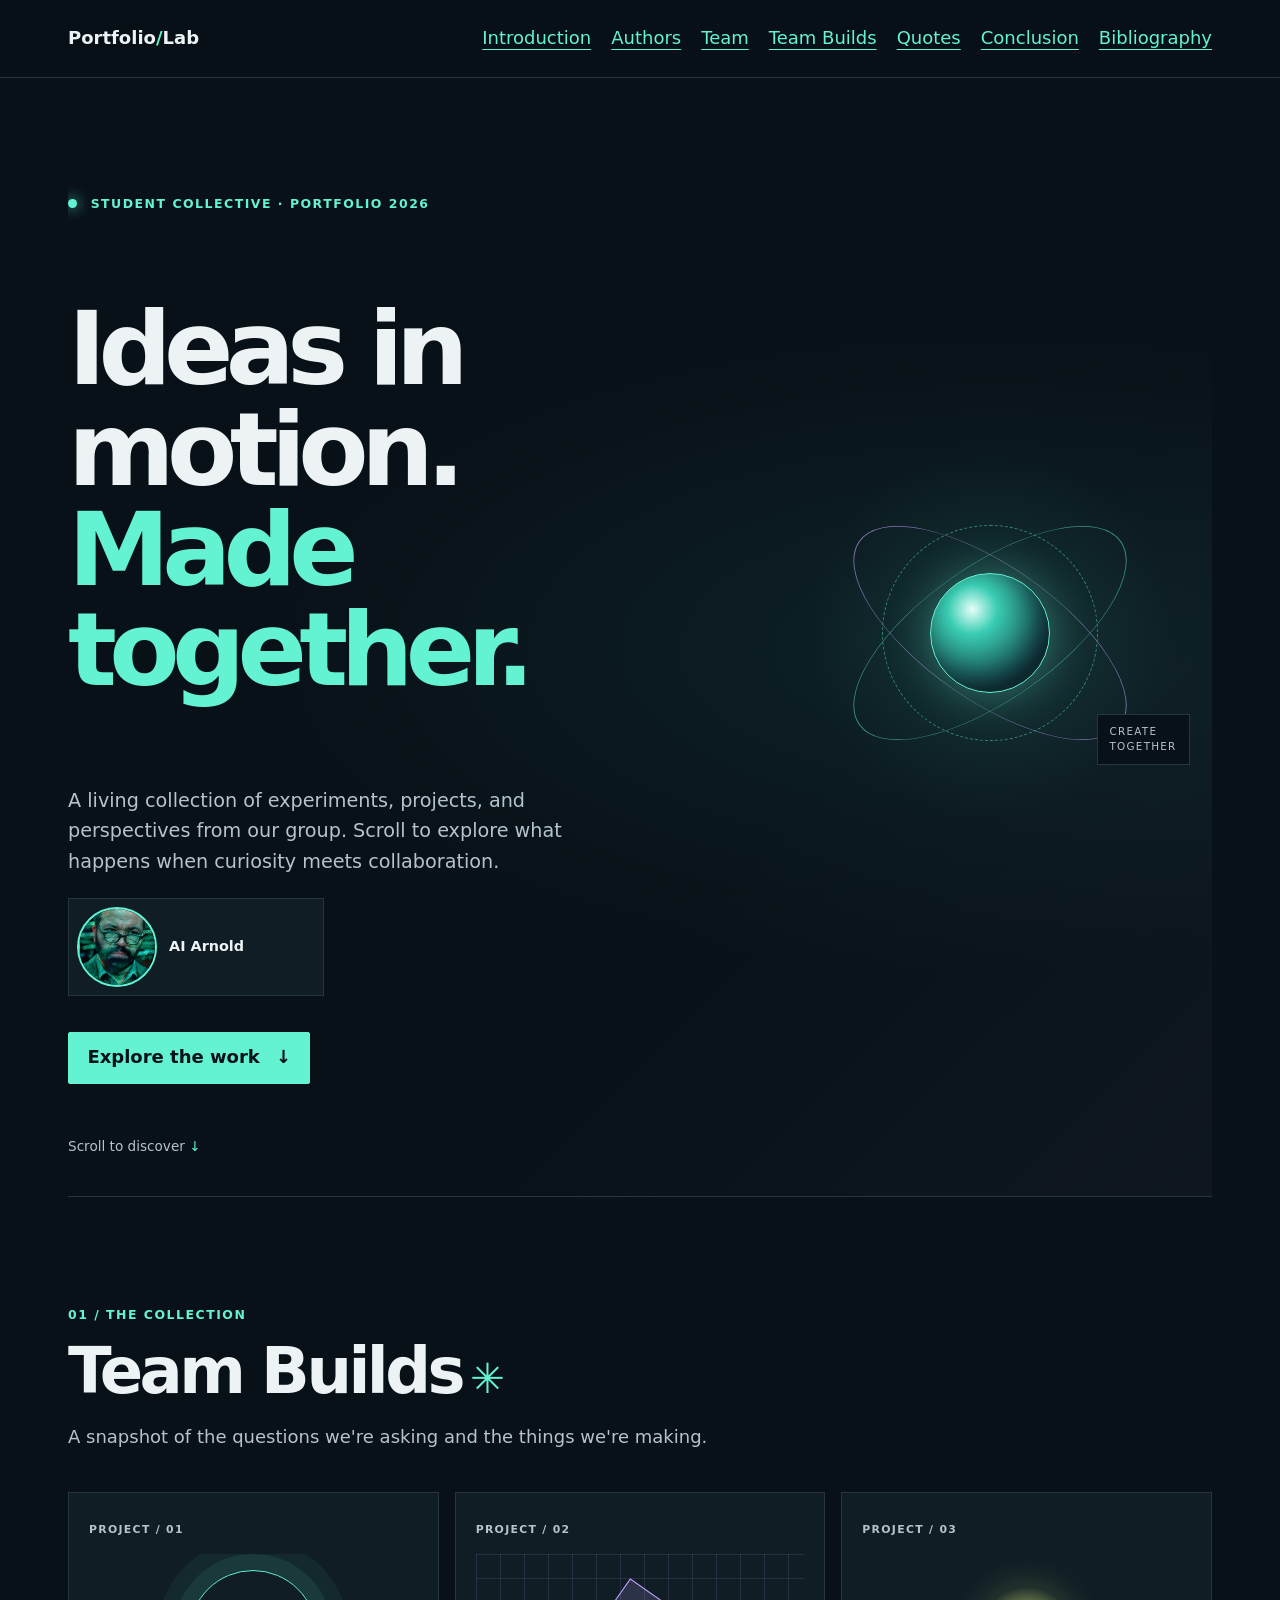
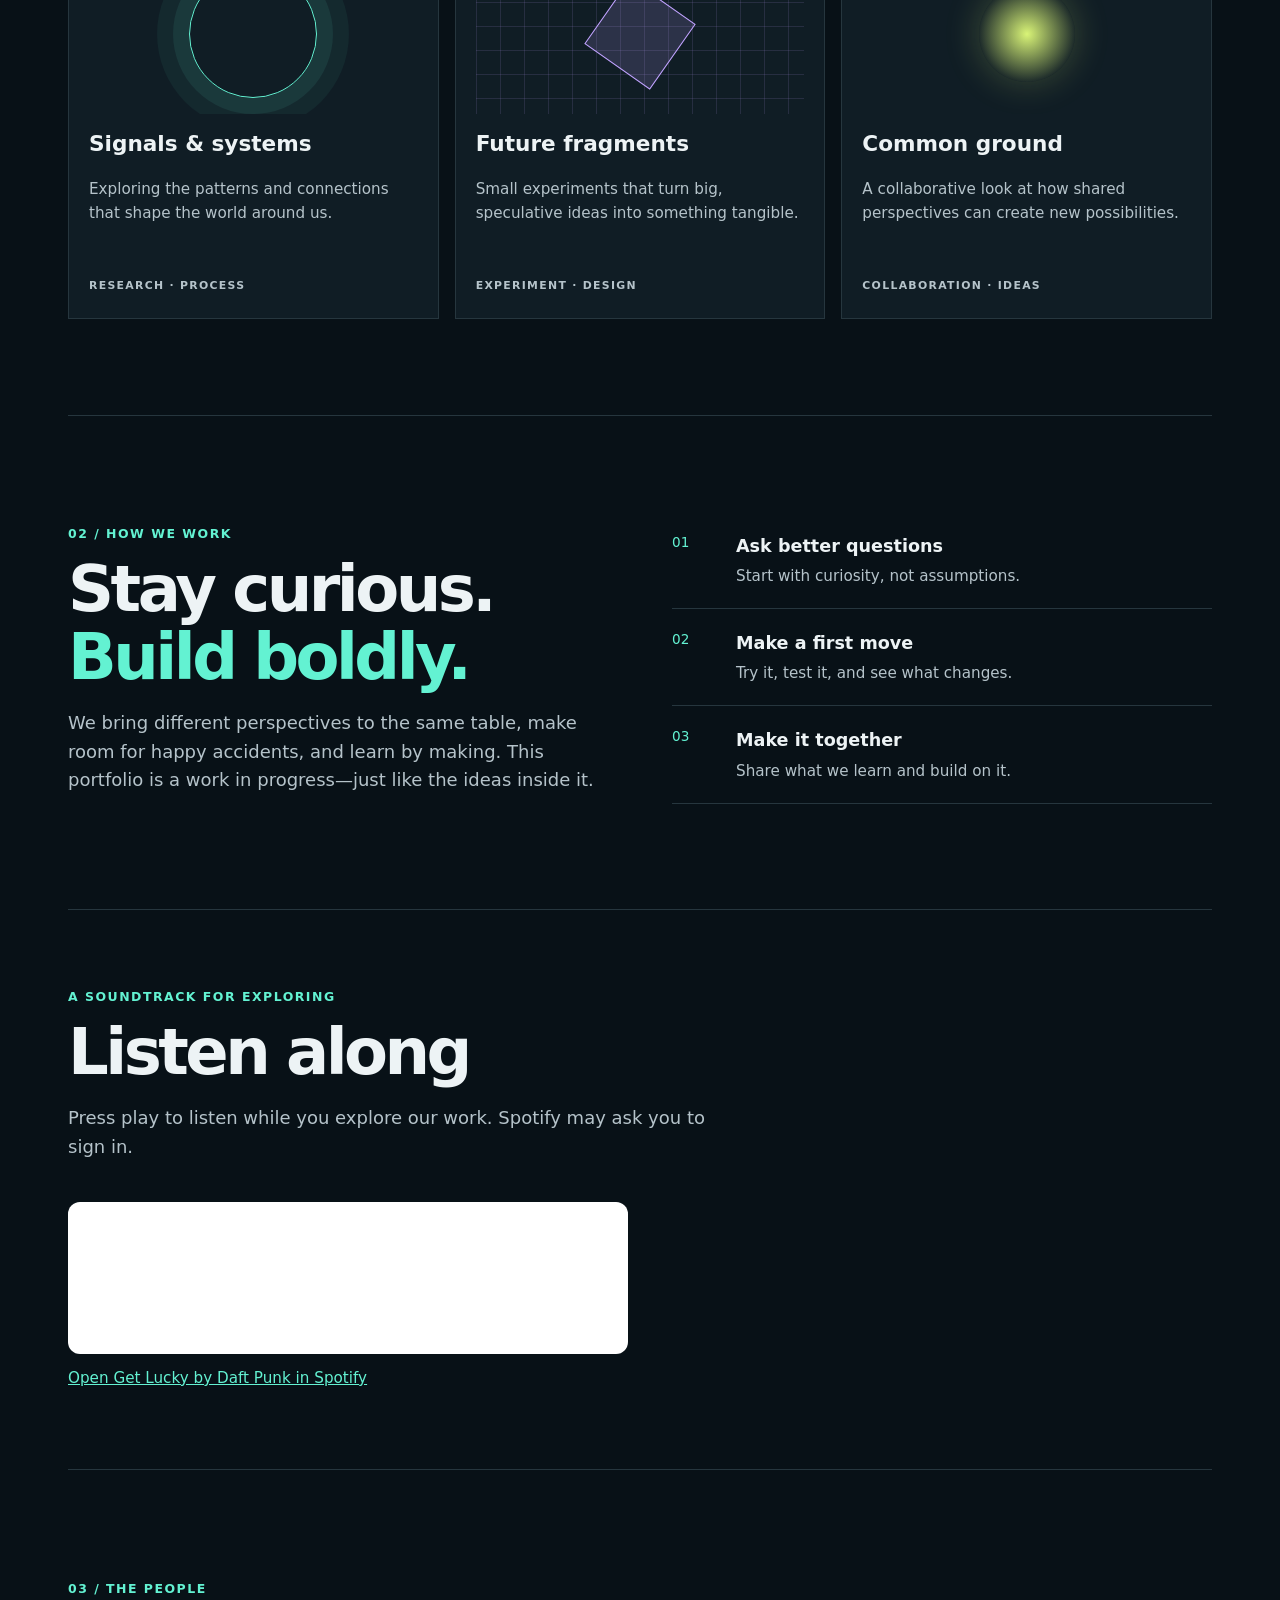
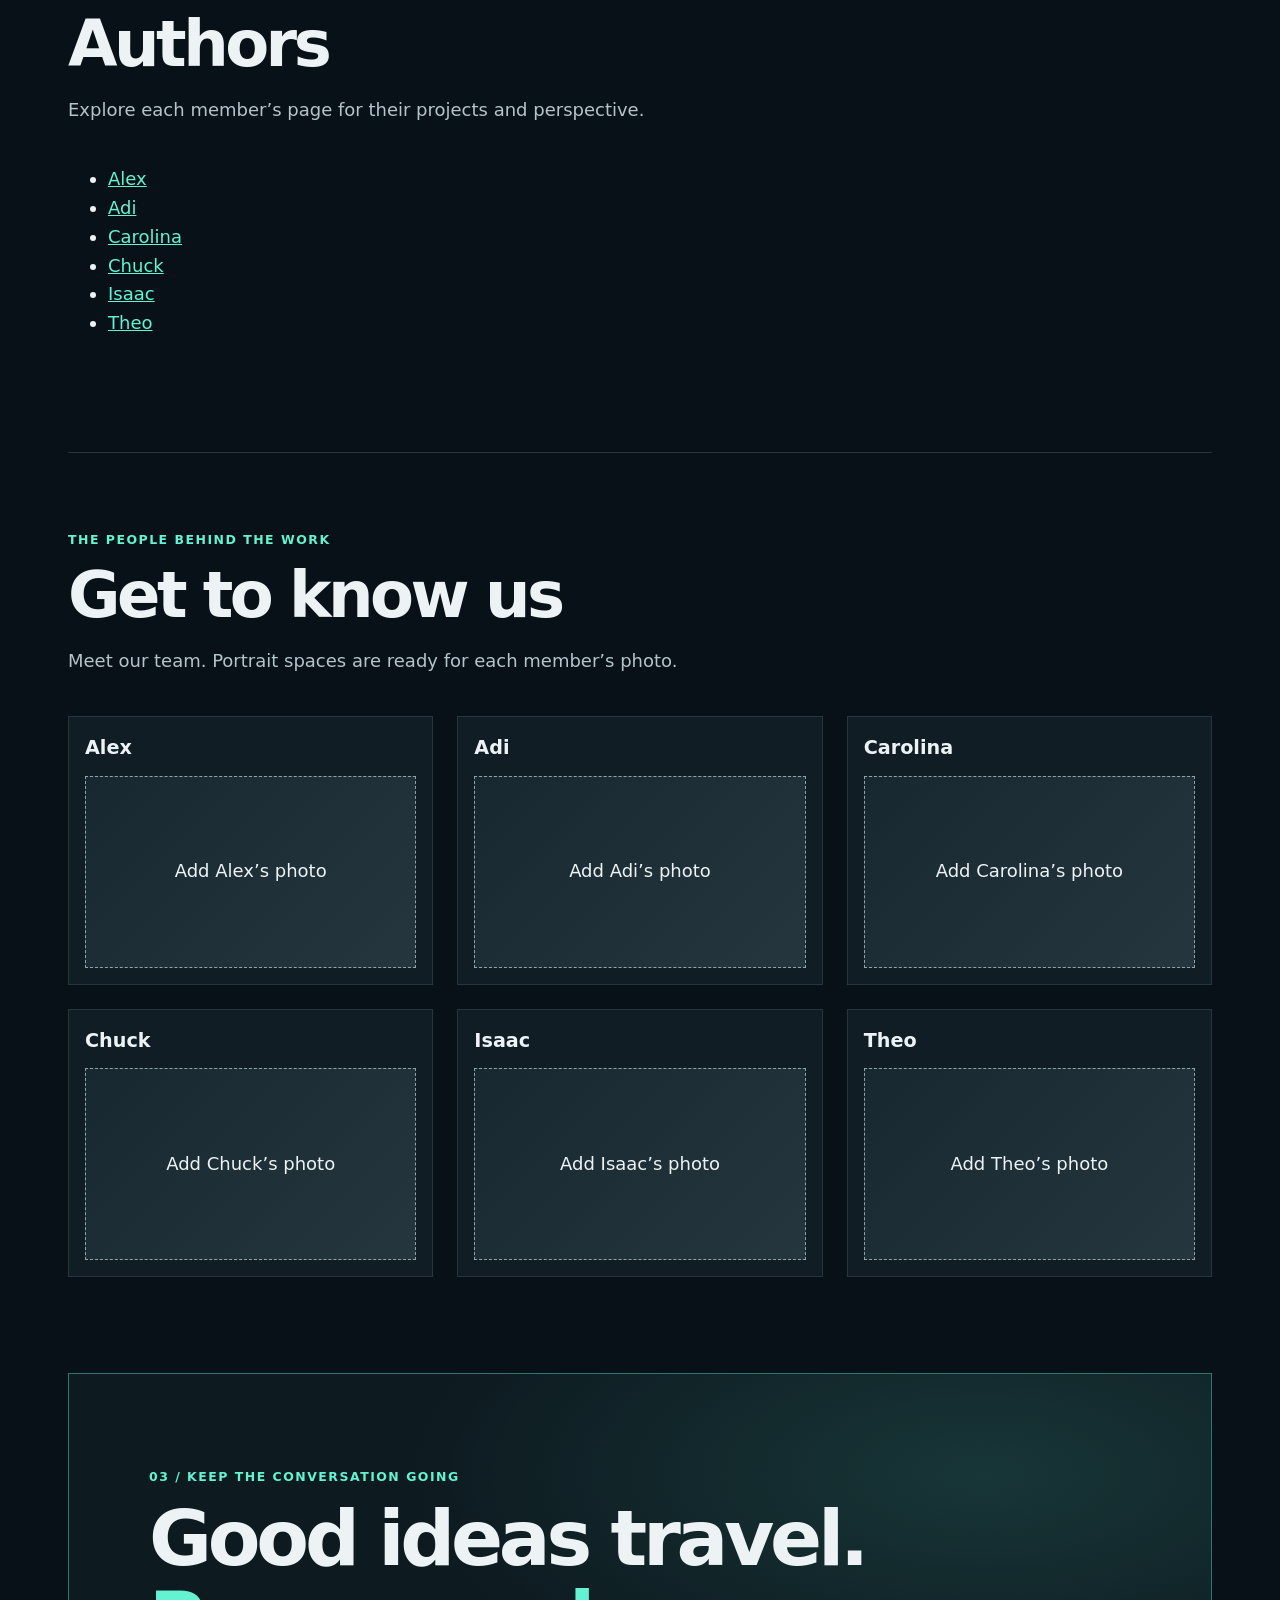
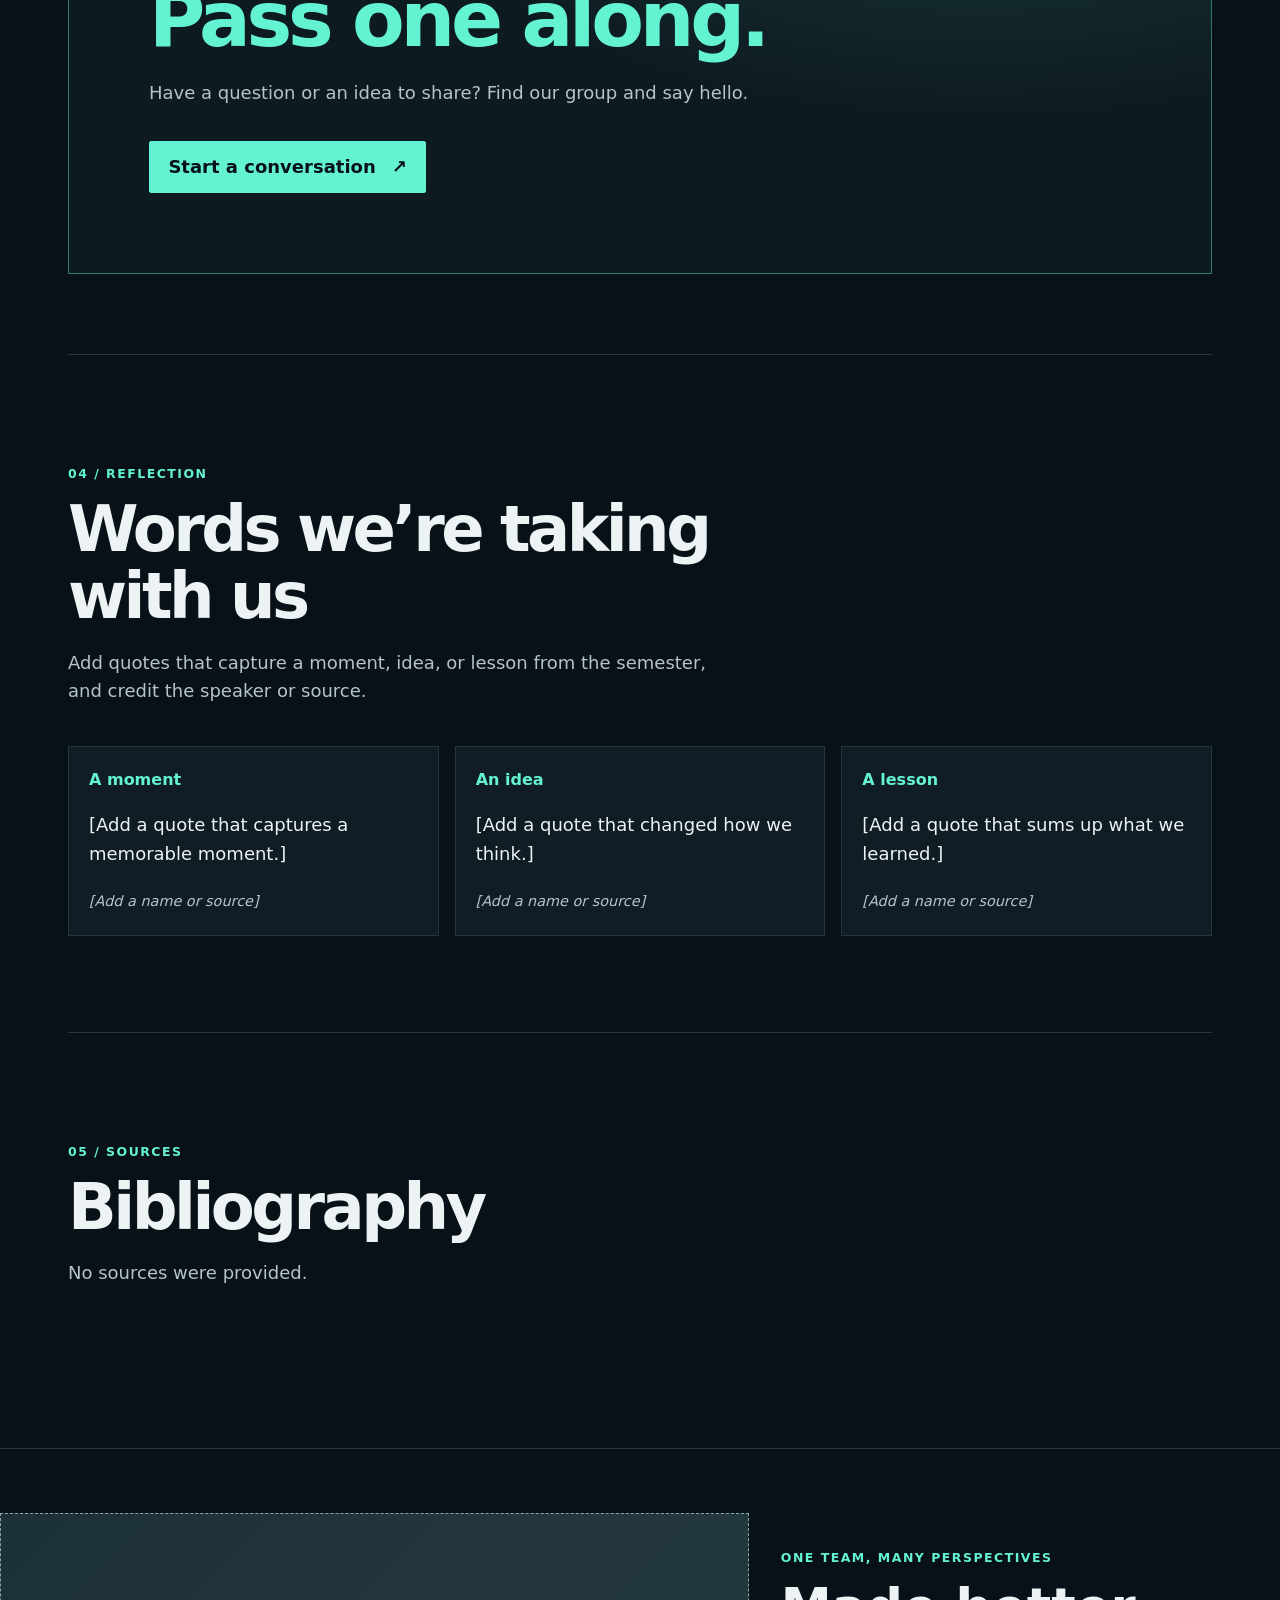
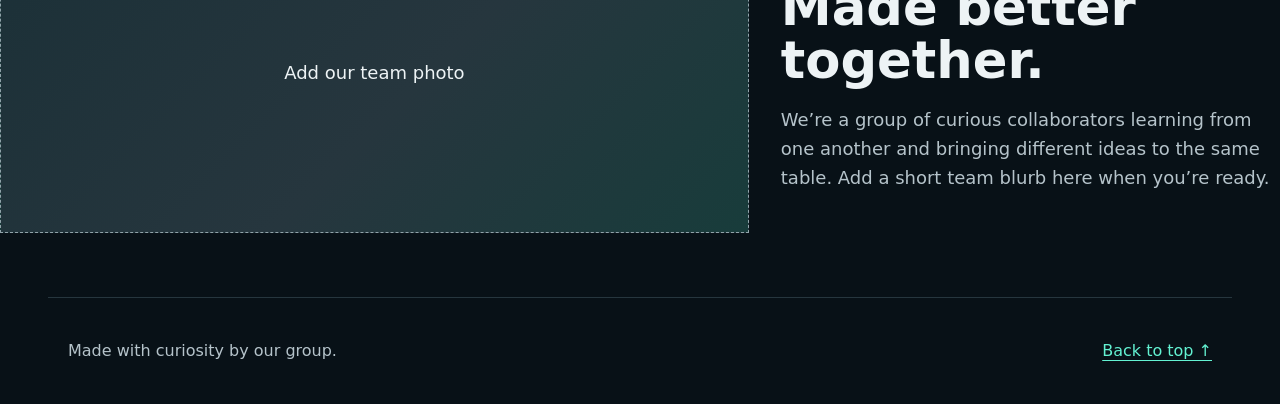
==== index.html @ d9897b3b "Agent: update index.html" ====
<!DOCTYPE html>
<html lang="en">
<head>
  <meta charset="utf-8">
  <meta name="viewport" content="width=device-width, initial-scale=1">
  <title>Portfolio Lab — Student Work in Motion</title>
  <link rel="stylesheet" href="styles.css">
</head>
<body>
  <a class="skip-link" href="#main">Skip to main content</a>

  <header class="site-header">
    <p class="site-title"><a href="#top">Portfolio<span aria-hidden="true">/</span>Lab</a></p>
    <nav aria-label="Main navigation">
      <ul>
        <li><a href="#introduction">Introduction</a></li>
        <li><a href="#authors">Authors</a></li>
        <li><a href="#team">Team</a></li>
        <li><a href="#team-builds">Team Builds</a></li>
        <li><a href="#quotes">Quotes</a></li>
        <li><a href="#conclusion">Conclusion</a></li>
        <li><a href="#bibliography">Bibliography</a></li>
      </ul>
    </nav>
  </header>

  <div class="scroll-progress" aria-hidden="true"></div>

  <main id="main">
    <section class="hero" id="introduction" aria-labelledby="hero-title">
      <div class="hero-copy">
        <p class="eyebrow"><span class="status-dot" aria-hidden="true"></span> Student collective · Portfolio 2026</p>
        <h1 id="hero-title">Ideas in motion.<br><span>Made together.</span></h1>
        <p class="hero-intro">A living collection of experiments, projects, and perspectives from our group. Scroll to explore what happens when curiosity meets collaboration.</p>
        <figure class="intro-photo">
          <img src="images/AI_Arnold" alt="AI Arnold">
          <figcaption>AI Arnold</figcaption>
        </figure>
        <a class="button-link" href="#work">Explore the work <span aria-hidden="true">↓</span></a>
      </div>
      <div class="orbital-art" aria-hidden="true">
        <span class="orbit orbit-one"></span>
        <span class="orbit orbit-two"></span>
        <span class="orbit orbit-three"></span>
        <span class="orb-core"></span>
        <span class="orb-label">CREATE<br>TOGETHER</span>
      </div>
      <p class="scroll-cue" aria-hidden="true">Scroll to discover <span>↓</span></p>
    </section>

    <section class="content-section work-section" id="team-builds" aria-labelledby="work-title">
      <div class="section-heading">
        <p class="eyebrow">01 / The collection</p>
        <h2 id="work-title">Team Builds<span class="heading-mark" aria-hidden="true">✳</span></h2>
        <p>A snapshot of the questions we're asking and the things we're making.</p>
      </div>
      <div class="project-grid">
        <article class="project-card card-cyan">
          <span class="card-index">PROJECT / 01</span>
          <div class="card-shape shape-rings" aria-hidden="true"><span></span></div>
          <h3>Signals &amp; systems</h3>
          <p>Exploring the patterns and connections that shape the world around us.</p>
          <span class="card-tag">RESEARCH · PROCESS</span>
        </article>
        <article class="project-card card-violet">
          <span class="card-index">PROJECT / 02</span>
          <div class="card-shape shape-grid" aria-hidden="true"><span></span></div>
          <h3>Future fragments</h3>
          <p>Small experiments that turn big, speculative ideas into something tangible.</p>
          <span class="card-tag">EXPERIMENT · DESIGN</span>
        </article>
        <article class="project-card card-lime">
          <span class="card-index">PROJECT / 03</span>
          <div class="card-shape shape-sun" aria-hidden="true"><span></span></div>
          <h3>Common ground</h3>
          <p>A collaborative look at how shared perspectives can create new possibilities.</p>
          <span class="card-tag">COLLABORATION · IDEAS</span>
        </article>
      </div>
    </section>

    <section class="approach-section" id="approach" aria-labelledby="approach-title">
      <div class="approach-copy">
        <p class="eyebrow">02 / How we work</p>
        <h2 id="approach-title">Stay curious.<br><span>Build boldly.</span></h2>
        <p>We bring different perspectives to the same table, make room for happy accidents, and learn by making. This portfolio is a work in progress—just like the ideas inside it.</p>
      </div>
      <ol class="steps-list">
        <li><span>01</span><div><h3>Ask better questions</h3><p>Start with curiosity, not assumptions.</p></div></li>
        <li><span>02</span><div><h3>Make a first move</h3><p>Try it, test it, and see what changes.</p></div></li>
        <li><span>03</span><div><h3>Make it together</h3><p>Share what we learn and build on it.</p></div></li>
      </ol>
    </section>

    <section class="music-section" id="music" aria-labelledby="music-title">
      <div class="section-heading">
        <p class="eyebrow">A soundtrack for exploring</p>
        <h2 id="music-title">Listen along</h2>
        <p>Press play to listen while you explore our work. Spotify may ask you to sign in.</p>
      </div>
      <iframe class="spotify-player" title="Listen to Get Lucky by Daft Punk on Spotify" src="https://open.spotify.com/embed/track/2Foc5Q5nqNiosCNqt1Bz7K?utm_source=generator" width="100%" height="152" loading="lazy" allow="autoplay; clipboard-write; encrypted-media; fullscreen; picture-in-picture" allowfullscreen></iframe>
      <p class="spotify-fallback"><a href="https://open.spotify.com/track/2Foc5Q5nqNiosCNqt1Bz7K">Open Get Lucky by Daft Punk in Spotify</a></p>
    </section>

    <section class="content-section" id="authors" aria-labelledby="people-title">
      <div class="section-heading">
        <p class="eyebrow">03 / The people</p>
        <h2 id="people-title">Authors</h2>
        <p>Explore each member’s page for their projects and perspective.</p>
      </div>
      <ul class="member-list">
        <li><a href="alex.html">Alex</a></li>
        <li><a href="adi.html">Adi</a></li>
        <li><a href="carolina.html">Carolina</a></li>
        <li><a href="chuck.html">Chuck</a></li>
        <li><a href="isaac.html">Isaac</a></li>
        <li><a href="theo.html">Theo</a></li>
      </ul>
    </section>

    <section class="content-section team-section" id="team" aria-labelledby="team-title">
      <div class="section-heading">
        <p class="eyebrow">The people behind the work</p>
        <h2 id="team-title">Get to know us</h2>
        <p>Meet our team. Portrait spaces are ready for each member’s photo.</p>
      </div>
      <div class="team-grid">
        <article class="team-card"><h3>Alex</h3><div class="photo-placeholder" role="img" aria-label="Placeholder for Alex’s photo">Add Alex’s photo</div></article>
        <article class="team-card"><h3>Adi</h3><div class="photo-placeholder" role="img" aria-label="Placeholder for Adi’s photo">Add Adi’s photo</div></article>
        <article class="team-card"><h3>Carolina</h3><div class="photo-placeholder" role="img" aria-label="Placeholder for Carolina’s photo">Add Carolina’s photo</div></article>
        <article class="team-card"><h3>Chuck</h3><div class="photo-placeholder" role="img" aria-label="Placeholder for Chuck’s photo">Add Chuck’s photo</div></article>
        <article class="team-card"><h3>Isaac</h3><div class="photo-placeholder" role="img" aria-label="Placeholder for Isaac’s photo">Add Isaac’s photo</div></article>
        <article class="team-card"><h3>Theo</h3><div class="photo-placeholder" role="img" aria-label="Placeholder for Theo’s photo">Add Theo’s photo</div></article>
      </div>
    </section>

    <section class="contact-section" id="conclusion" aria-labelledby="contact-title">
      <p class="eyebrow">03 / Keep the conversation going</p>
      <h2 id="contact-title">Good ideas travel.<br><span>Pass one along.</span></h2>
      <p>Have a question or an idea to share? Find our group and say hello.</p>
      <a class="button-link button-light" href="contact.html">Start a conversation <span aria-hidden="true">↗</span></a>
    </section>
    <section class="content-section quotes-section" id="quotes" aria-labelledby="quotes-title">
      <div class="section-heading">
        <p class="eyebrow">04 / Reflection</p>
        <h2 id="quotes-title">Words we’re taking with us</h2>
        <p>Add quotes that capture a moment, idea, or lesson from the semester, and credit the speaker or source.</p>
      </div>
      <div class="quote-grid">
        <article class="quote-card">
          <h3>A moment</h3>
          <blockquote><p>[Add a quote that captures a memorable moment.]</p><cite>[Add a name or source]</cite></blockquote>
        </article>
        <article class="quote-card">
          <h3>An idea</h3>
          <blockquote><p>[Add a quote that changed how we think.]</p><cite>[Add a name or source]</cite></blockquote>
        </article>
        <article class="quote-card">
          <h3>A lesson</h3>
          <blockquote><p>[Add a quote that sums up what we learned.]</p><cite>[Add a name or source]</cite></blockquote>
        </article>
      </div>
    </section>
    <section class="content-section" id="bibliography" aria-labelledby="bibliography-title">
      <div class="section-heading">
        <p class="eyebrow">05 / Sources</p>
        <h2 id="bibliography-title">Bibliography</h2>
        <p>No sources were provided.</p>
      </div>
    </section>
  </main>

    <section class="content-section team-photo-section" aria-labelledby="team-photo-title">
      <div class="team-photo-placeholder" role="img" aria-label="Placeholder for a group team photo">Add our team photo</div>
      <div class="team-photo-copy">
        <p class="eyebrow">One team, many perspectives</p>
        <h2 id="team-photo-title">Made better together.</h2>
        <p>We’re a group of curious collaborators learning from one another and bringing different ideas to the same table. Add a short team blurb here when you’re ready.</p>
      </div>
    </section>

  <footer class="site-footer">
    <p>Made with curiosity by our group. <a href="#top">Back to top ↑</a></p>
  </footer>
  <script src="script.js" defer></script>
</body>
</html>
---- styles.css ----
:root {
  color-scheme: dark;
  --text: #edf3f5;
  --muted: #b5c3ca;
  --background: #081117;
  --accent: #63f2d2;
  --border: #26363e;
  --max-width: 74rem;
  --panel: #101d25;
  --violet: #c0a2ff;
}

*,
*::before,
*::after {
  box-sizing: border-box;
}

html {
  scroll-behavior: smooth;
  scroll-padding-top: 2rem;
}

body {
  margin: 0;
  font-family: system-ui, -apple-system, "Segoe UI", Roboto, sans-serif;
  font-size: 1.125rem;
  line-height: 1.6;
  color: var(--text);
  background: var(--background);
}

::selection {
  color: var(--background);
  background: var(--accent);
}

.site-header,
main,
.site-footer {
  max-width: var(--max-width);
  margin: 0 auto;
  padding: 1.5rem 1.25rem;
}

.site-header {
  display: flex;
  flex-wrap: wrap;
  align-items: baseline;
  justify-content: space-between;
  gap: 1rem;
  position: sticky;
  top: 0;
  z-index: 5;
  max-width: none;
  padding-right: max(1.25rem, calc((100vw - var(--max-width)) / 2 + 1.25rem));
  padding-left: max(1.25rem, calc((100vw - var(--max-width)) / 2 + 1.25rem));
  border-bottom: 1px solid var(--border);
  background: rgb(8 17 23 / 92%);
  backdrop-filter: blur(16px);
}

.site-title {
  margin: 0;
  font-weight: 700;
}

.site-title a {
  color: inherit;
  text-decoration: none;
}

.site-title a span {
  color: var(--accent);
}

nav ul {
  display: flex;
  flex-wrap: wrap;
  gap: 1.25rem;
  margin: 0;
  padding: 0;
  list-style: none;
}

a {
  color: var(--accent);
}

nav a,
.site-footer a {
  text-decoration-thickness: 1px;
  text-underline-offset: 0.25em;
}

a:focus-visible {
  outline: 3px solid var(--accent);
  outline-offset: 4px;
  border-radius: 2px;
}

h1 {
  font-size: clamp(3rem, 8vw, 6.6rem);
  line-height: 0.98;
  letter-spacing: -0.075em;
}

img,
video {
  max-width: 100%;
  height: auto;
}

.site-footer {
  border-top: 1px solid var(--border);
  color: var(--muted);
  font-size: 1rem;
}

.skip-link {
  position: absolute;
  left: -999rem;
}

.skip-link:focus {
  left: 1rem;
  top: 1rem;
  z-index: 10;
  padding: 0.5rem 0.75rem;
  color: var(--background);
  background: var(--accent);
}

.scroll-progress {
  position: fixed;
  top: 0;
  left: 0;
  z-index: 8;
  width: var(--scroll-progress, 0%);
  height: 3px;
  background: var(--accent);
  pointer-events: none;
}

.hero {
  position: relative;
  display: grid;
  min-height: min(48rem, calc(100svh - 5rem));
  grid-template-columns: 1.2fr 0.8fr;
  align-items: center;
  gap: 2rem;
  overflow: hidden;
  padding: 5rem 0 7rem;
}

.hero::before {
  position: absolute;
  inset: 0 -25vw;
  z-index: -1;
  background: radial-gradient(ellipse at 70% 50%, rgb(38 111 111 / 18%), transparent 42%),
    linear-gradient(135deg, transparent 60%, rgb(192 162 255 / 5%));
  content: "";
}

.hero-copy {
  position: relative;
  z-index: 1;
}

.eyebrow,
.card-index,
.card-tag {
  font-size: 0.78rem;
  font-weight: 700;
  letter-spacing: 0.12em;
  text-transform: uppercase;
}

.eyebrow {
  color: var(--accent);
}

.status-dot {
  display: inline-block;
  width: 0.55rem;
  height: 0.55rem;
  margin-right: 0.5rem;
  border-radius: 50%;
  background: var(--accent);
  box-shadow: 0 0 14px var(--accent);
}

.hero h1 span,
.approach-copy h2 span,
.contact-section h2 span {
  color: var(--accent);
}

.hero-intro {
  max-width: 35rem;
  color: var(--muted);
  font-size: 1.2rem;
}

.intro-photo {
  display: flex;
  width: min(100%, 16rem);
  align-items: center;
  gap: 0.75rem;
  margin: 1.25rem 0;
  padding: 0.5rem;
  border: 1px solid var(--border);
  background: var(--panel);
}

.intro-photo img {
  width: 5rem;
  height: 5rem;
  border: 2px solid var(--accent);
  border-radius: 50%;
  object-fit: cover;
}

.intro-photo figcaption {
  color: var(--text);
  font-size: 0.9rem;
  font-weight: 700;
}

.button-link {
  display: inline-flex;
  min-height: 3.25rem;
  align-items: center;
  gap: 1rem;
  margin-top: 1rem;
  padding: 0.65rem 1.15rem;
  border: 1px solid var(--accent);
  border-radius: 2px;
  color: var(--background);
  background: var(--accent);
  font-weight: 700;
  text-decoration: none;
  transition: transform 180ms ease, box-shadow 180ms ease;
}

.button-link:hover {
  transform: translateY(-3px);
  box-shadow: 0 8px 28px rgb(99 242 210 / 22%);
}

.orbital-art {
  position: relative;
  width: min(34vw, 25rem);
  aspect-ratio: 1;
  justify-self: center;
  border-radius: 50%;
  background: radial-gradient(circle, rgb(99 242 210 / 10%), transparent 65%);
  animation: float 7s ease-in-out infinite;
}

.orbit {
  position: absolute;
  inset: 10%;
  border: 1px solid rgb(99 242 210 / 55%);
  border-radius: 50%;
}

.orbit-one { transform: rotate(-35deg) scaleY(0.42); }
.orbit-two { transform: rotate(35deg) scaleY(0.42); border-color: rgb(192 162 255 / 65%); }
.orbit-three { inset: 23%; border-style: dashed; border-color: rgb(99 242 210 / 48%); }

.orb-core {
  position: absolute;
  inset: 35%;
  border: 1px solid var(--accent);
  border-radius: 50%;
  background: radial-gradient(circle at 35% 30%, #e6fff9, #39cdb3 22%, #123c43 72%);
  box-shadow: 0 0 45px rgb(99 242 210 / 38%), inset -10px -12px 25px rgb(8 17 23 / 50%);
  animation: pulse 4s ease-in-out infinite;
}

.orb-label {
  position: absolute;
  right: 0;
  bottom: 17%;
  padding: 0.55rem 0.75rem;
  border: 1px solid var(--border);
  color: var(--muted);
  background: var(--background);
  font-size: 0.65rem;
  letter-spacing: 0.12em;
  line-height: 1.5;
}

.scroll-cue {
  position: absolute;
  bottom: 1.5rem;
  left: 0;
  color: var(--muted);
  font-size: 0.85rem;
}

.scroll-cue span { color: var(--accent); }

.content-section {
  padding: 6rem 0;
  border-top: 1px solid var(--border);
}

.section-heading { max-width: 42rem; margin-bottom: 2.5rem; }
.quote-grid {
  display: grid;
  grid-template-columns: repeat(3, minmax(0, 1fr));
  gap: 1rem;
}
.quote-card {
  padding: 1.25rem;
  border: 1px solid var(--border);
  background: var(--panel);
}
.quote-card h3 { margin: 0 0 1rem; color: var(--accent); font-size: 1rem; }
.quote-card blockquote { margin: 0; }
.quote-card blockquote p { color: var(--text); }
.quote-card cite { color: var(--muted); font-size: 0.9rem; }
.section-heading h2,
.approach-copy h2,
.contact-section h2 {
  margin: 0.2rem 0 1rem;
  font-size: clamp(2.5rem, 5vw, 4.4rem);
  line-height: 1.05;
  letter-spacing: -0.055em;
}

.section-heading > p:last-child,
.approach-copy > p:last-child,
.contact-section > p:not(.eyebrow) { color: var(--muted); }
.heading-mark { margin-left: 0.5rem; color: var(--accent); font-size: 0.65em; }

.project-grid {
  display: grid;
  grid-template-columns: repeat(3, minmax(0, 1fr));
  gap: 1rem;
}

.project-card {
  min-height: 25rem;
  padding: 1.25rem;
  overflow: hidden;
  border: 1px solid var(--border);
  background: var(--panel);
  transition: transform 220ms ease, border-color 220ms ease;
}

.project-card:hover { transform: translateY(-7px); border-color: var(--card-color); }
.card-cyan { --card-color: #63f2d2; }
.card-violet { --card-color: #c0a2ff; }
.card-lime { --card-color: #d9f477; }
.card-index, .card-tag { color: var(--muted); font-size: 0.68rem; }
.card-shape { position: relative; display: grid; height: 10rem; place-items: center; margin: 0.8rem 0; overflow: hidden; }
.shape-rings span { width: 8rem; height: 8rem; border: 1px solid var(--card-color); border-radius: 50%; box-shadow: 0 0 0 1rem rgb(99 242 210 / 8%), 0 0 0 2rem rgb(99 242 210 / 5%); }
.shape-grid { background-image: linear-gradient(rgb(192 162 255 / 13%) 1px, transparent 1px), linear-gradient(90deg, rgb(192 162 255 / 13%) 1px, transparent 1px); background-size: 1.5rem 1.5rem; }
.shape-grid span { width: 5rem; height: 5rem; border: 1px solid var(--card-color); background: rgb(192 162 255 / 16%); transform: rotate(35deg); }
.shape-sun span { width: 6rem; height: 6rem; border-radius: 50%; background: radial-gradient(circle, var(--card-color), rgb(217 244 119 / 8%) 70%, transparent 72%); box-shadow: 0 0 35px rgb(217 244 119 / 22%); }
.project-card h3 { margin: 0.5rem 0; font-size: 1.35rem; }
.project-card p { min-height: 4.8rem; color: var(--muted); font-size: 0.95rem; }

.approach-section {
  display: grid;
  grid-template-columns: 1fr 1fr;
  gap: 4rem;
  padding: 6rem 0;
  border-top: 1px solid var(--border);
}
.approach-copy > p:last-child { max-width: 33rem; }
.steps-list { margin: 0; padding: 0; list-style: none; }
.steps-list li { display: grid; grid-template-columns: 3rem 1fr; gap: 1rem; padding: 1.25rem 0; border-bottom: 1px solid var(--border); }
.steps-list li > span { color: var(--accent); font-size: 0.85rem; }
.steps-list h3 { margin: 0; font-size: 1.1rem; }
.steps-list p { margin: 0.25rem 0 0; color: var(--muted); font-size: 0.95rem; }

.contact-section {
  margin: 2rem 0 5rem;
  padding: clamp(2rem, 7vw, 5rem);
  border: 1px solid #2d7773;
  background: radial-gradient(ellipse at 80% 20%, rgb(99 242 210 / 13%), transparent 45%), #0d1a20;
}
.contact-section h2 { font-size: clamp(2.5rem, 6vw, 5rem); }
.button-light { color: #081117; }

.site-footer { max-width: var(--max-width); }
.site-footer p { display: flex; justify-content: space-between; gap: 1rem; }

.js .reveal { opacity: 0; transform: translateY(24px); transition: opacity 650ms ease, transform 650ms ease; }
.js .reveal.is-visible { opacity: 1; transform: translateY(0); }

@keyframes float { 50% { transform: translateY(-12px) rotate(2deg); } }
@keyframes pulse { 50% { transform: scale(1.06); box-shadow: 0 0 65px rgb(99 242 210 / 52%); } }

.music-section,
.team-section,
.team-photo-section {
  padding: 4rem 0;
  border-top: 1px solid var(--border);
}

.spotify-player {
  display: block;
  max-width: 35rem;
  border: 0;
  border-radius: 12px;
}

.spotify-fallback {
  margin-top: 0.75rem;
  font-size: 0.95rem;
}

.team-grid {
  display: grid;
  grid-template-columns: repeat(3, minmax(0, 1fr));
  gap: 1.5rem;
}

.team-card {
  padding: 1rem;
  border: 1px solid var(--border);
  background: var(--panel);
}

.team-card h3 {
  margin: 0 0 0.75rem;
  font-size: 1.2rem;
}

.photo-placeholder,
.team-photo-placeholder {
  display: grid;
  min-height: 12rem;
  place-items: center;
  padding: 1rem;
  border: 1px dashed #91a3aa;
  color: var(--text);
  background: linear-gradient(135deg, #172830, #26363e);
  text-align: center;
}

.team-photo-section {
  display: grid;
  grid-template-columns: 1.2fr 0.8fr;
  align-items: center;
  gap: 2rem;
}

.team-photo-placeholder {
  min-height: 20rem;
  background: linear-gradient(135deg, #1b3037, #26363e 55%, #183c3b);
}

.team-photo-copy h2 {
  margin: 0.2rem 0 1rem;
  font-size: clamp(2rem, 4vw, 3.5rem);
  line-height: 1.05;
}

.team-photo-copy > p:last-child {
  color: var(--muted);
}

@media (max-width: 760px) {
  .site-header { gap: 0.5rem; }
  nav ul { gap: 0.75rem; font-size: 0.9rem; }
  .hero { min-height: auto; grid-template-columns: 1fr; padding: 5rem 0 6rem; }
  .orbital-art { position: absolute; top: 4rem; right: -4rem; width: min(54vw, 20rem); opacity: 0.48; }
  .hero-copy { max-width: 42rem; }
  .project-grid { grid-template-columns: 1fr; }
  .project-card { min-height: auto; }
  .card-shape { height: 8rem; }
  .project-card p { min-height: 0; }
  .approach-section { grid-template-columns: 1fr; gap: 2rem; }
  .team-grid { grid-template-columns: repeat(2, minmax(0, 1fr)); }
  .quote-grid { grid-template-columns: 1fr; }
  .team-photo-section { grid-template-columns: 1fr; }
}

@media (max-width: 460px) {
  .site-header { align-items: flex-start; flex-direction: column; }
  nav ul { gap: 1rem; }
  .team-grid { grid-template-columns: 1fr; }
  .hero h1 { font-size: clamp(2.8rem, 14vw, 4rem); }
  .scroll-cue { bottom: 0.5rem; }
  .site-footer p { flex-direction: column; }
}

@media (prefers-reduced-motion: reduce) {
  *, *::before, *::after { scroll-behavior: auto !important; animation-duration: 0.01ms !important; animation-iteration-count: 1 !important; transition-duration: 0.01ms !important; }
  .js .reveal { opacity: 1; transform: none; }
}
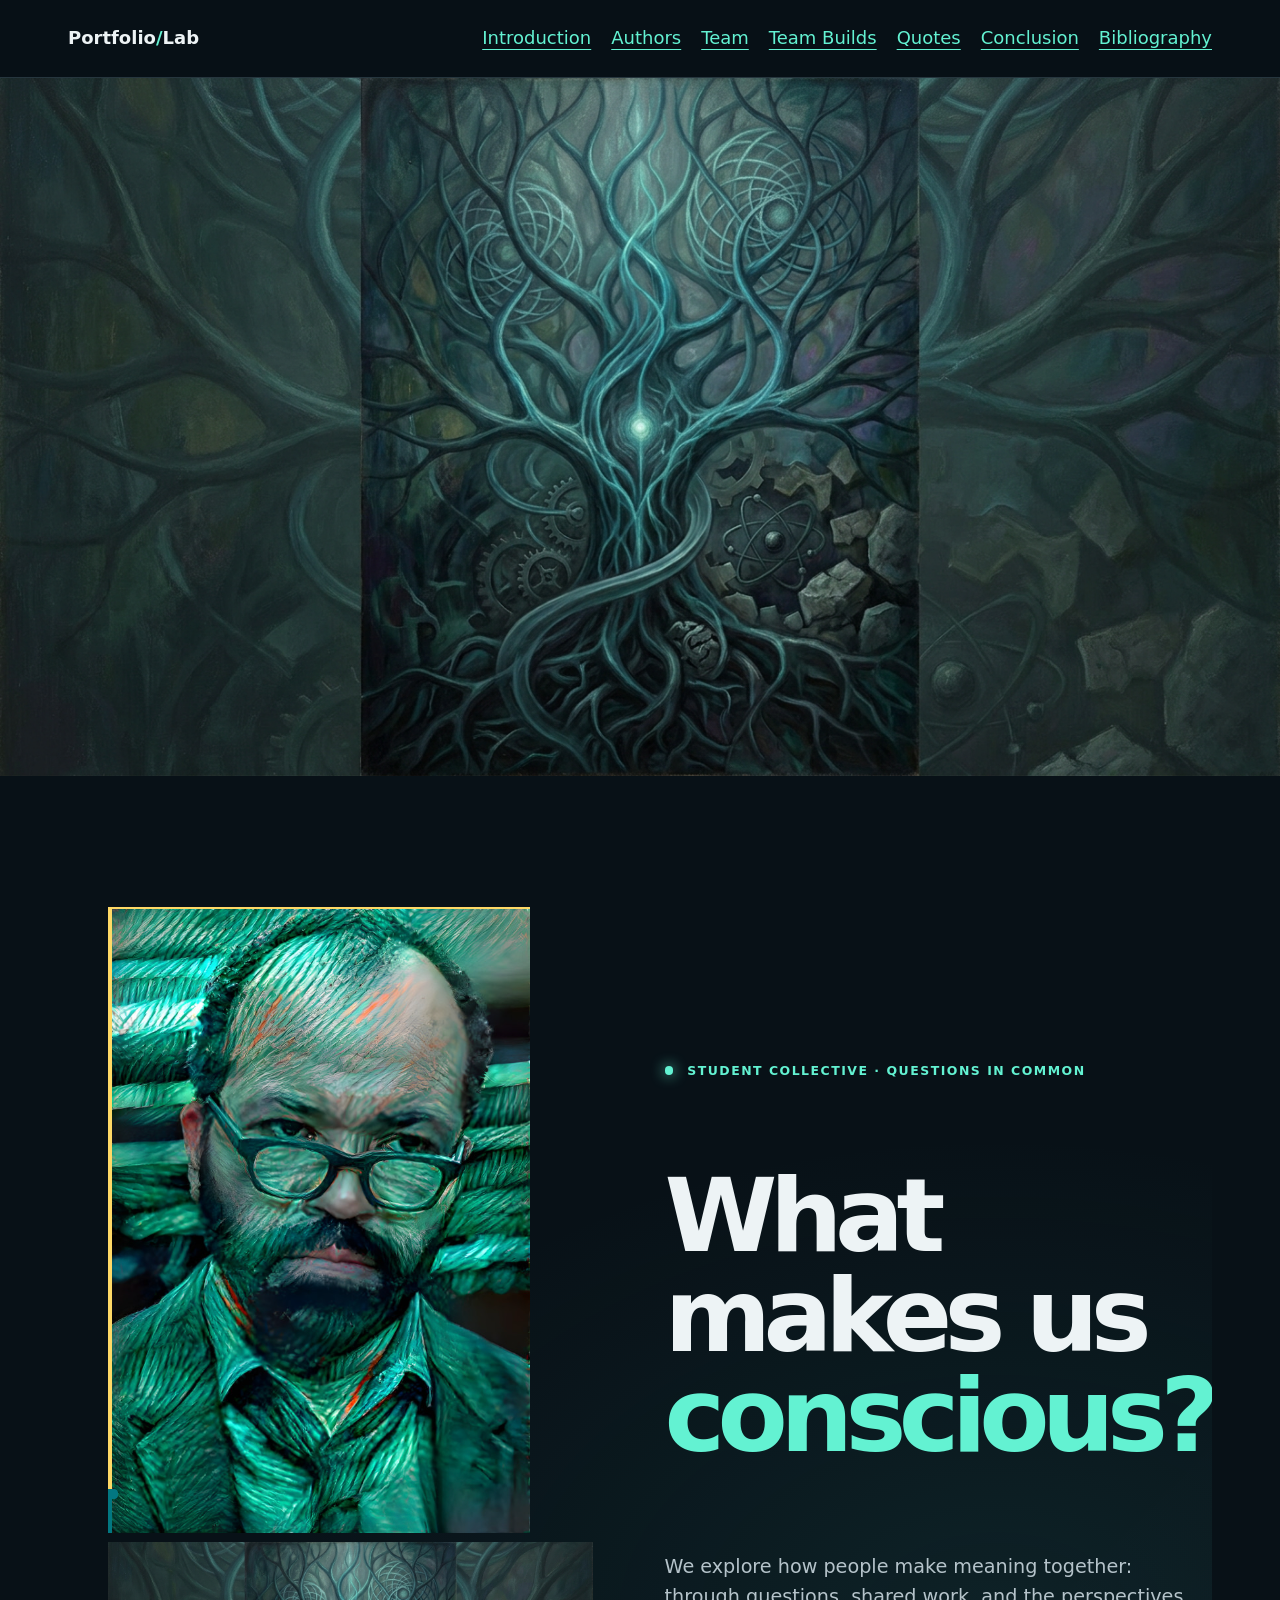
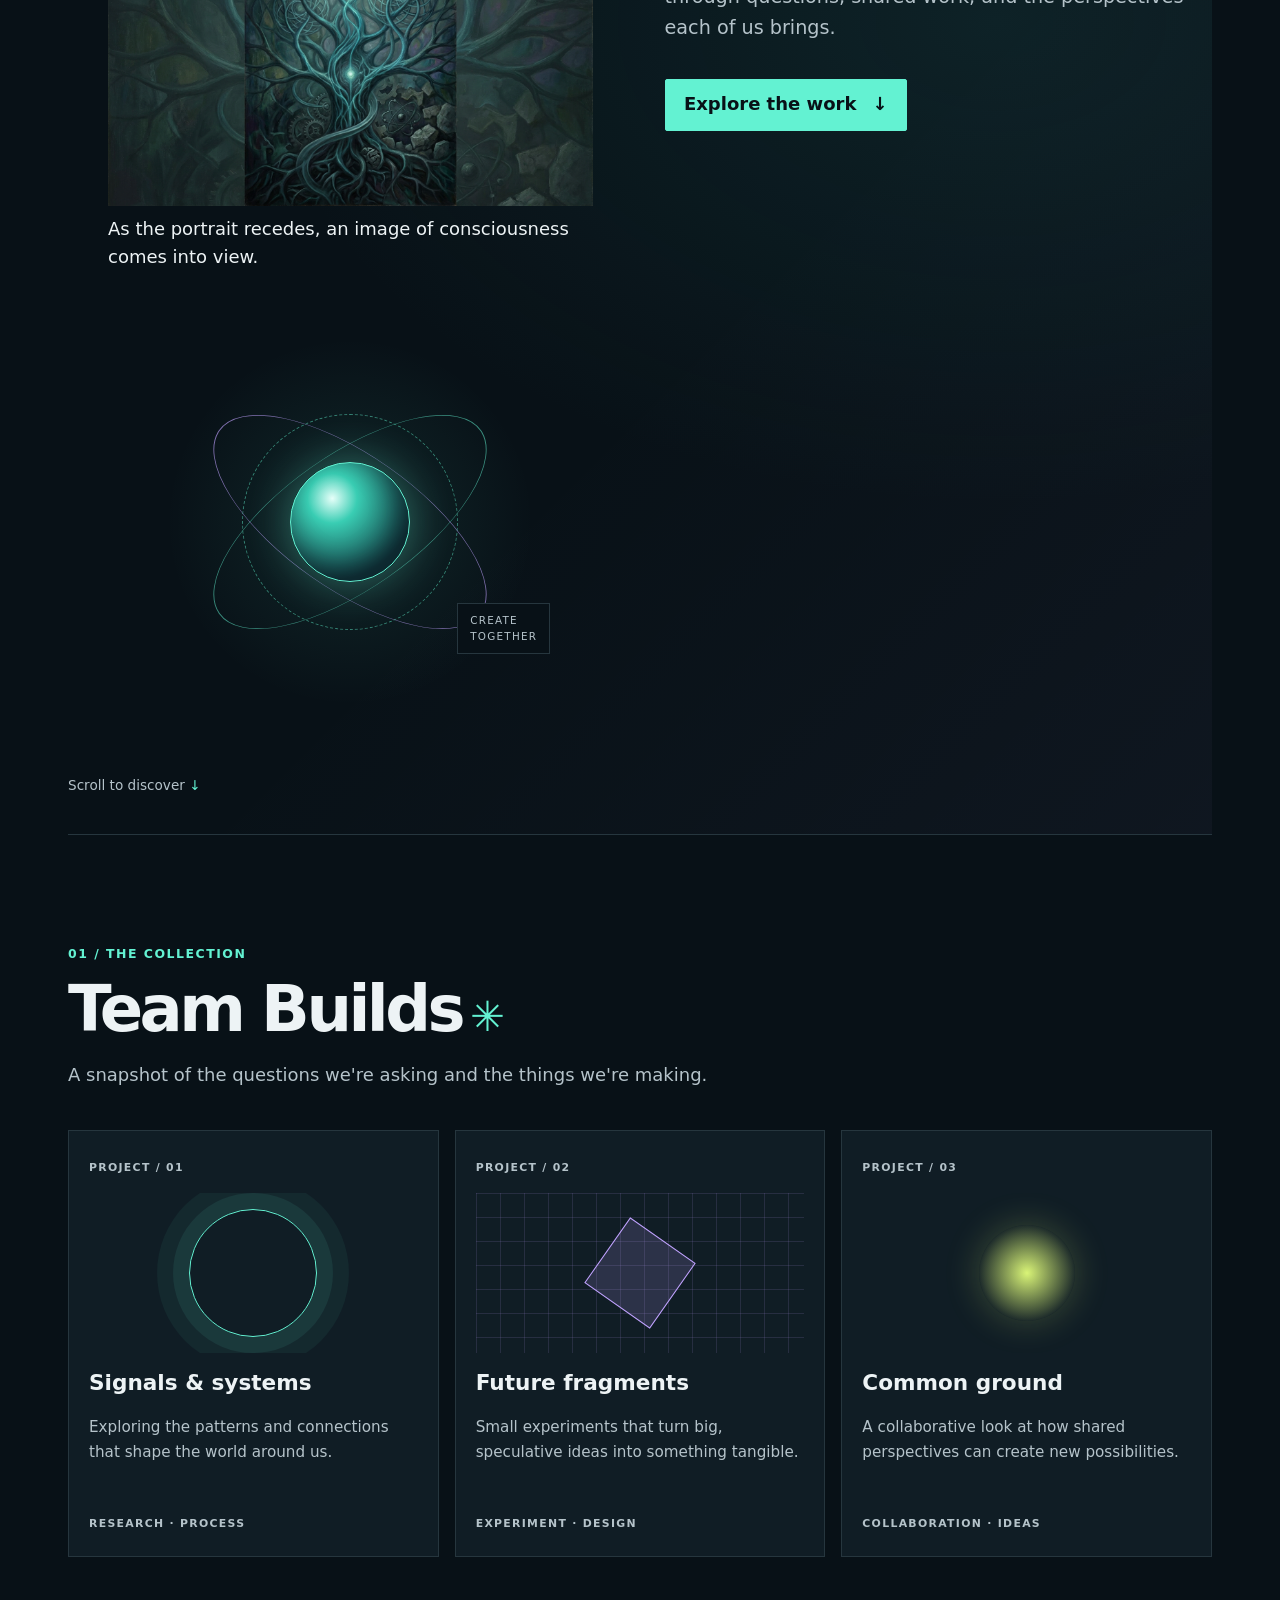
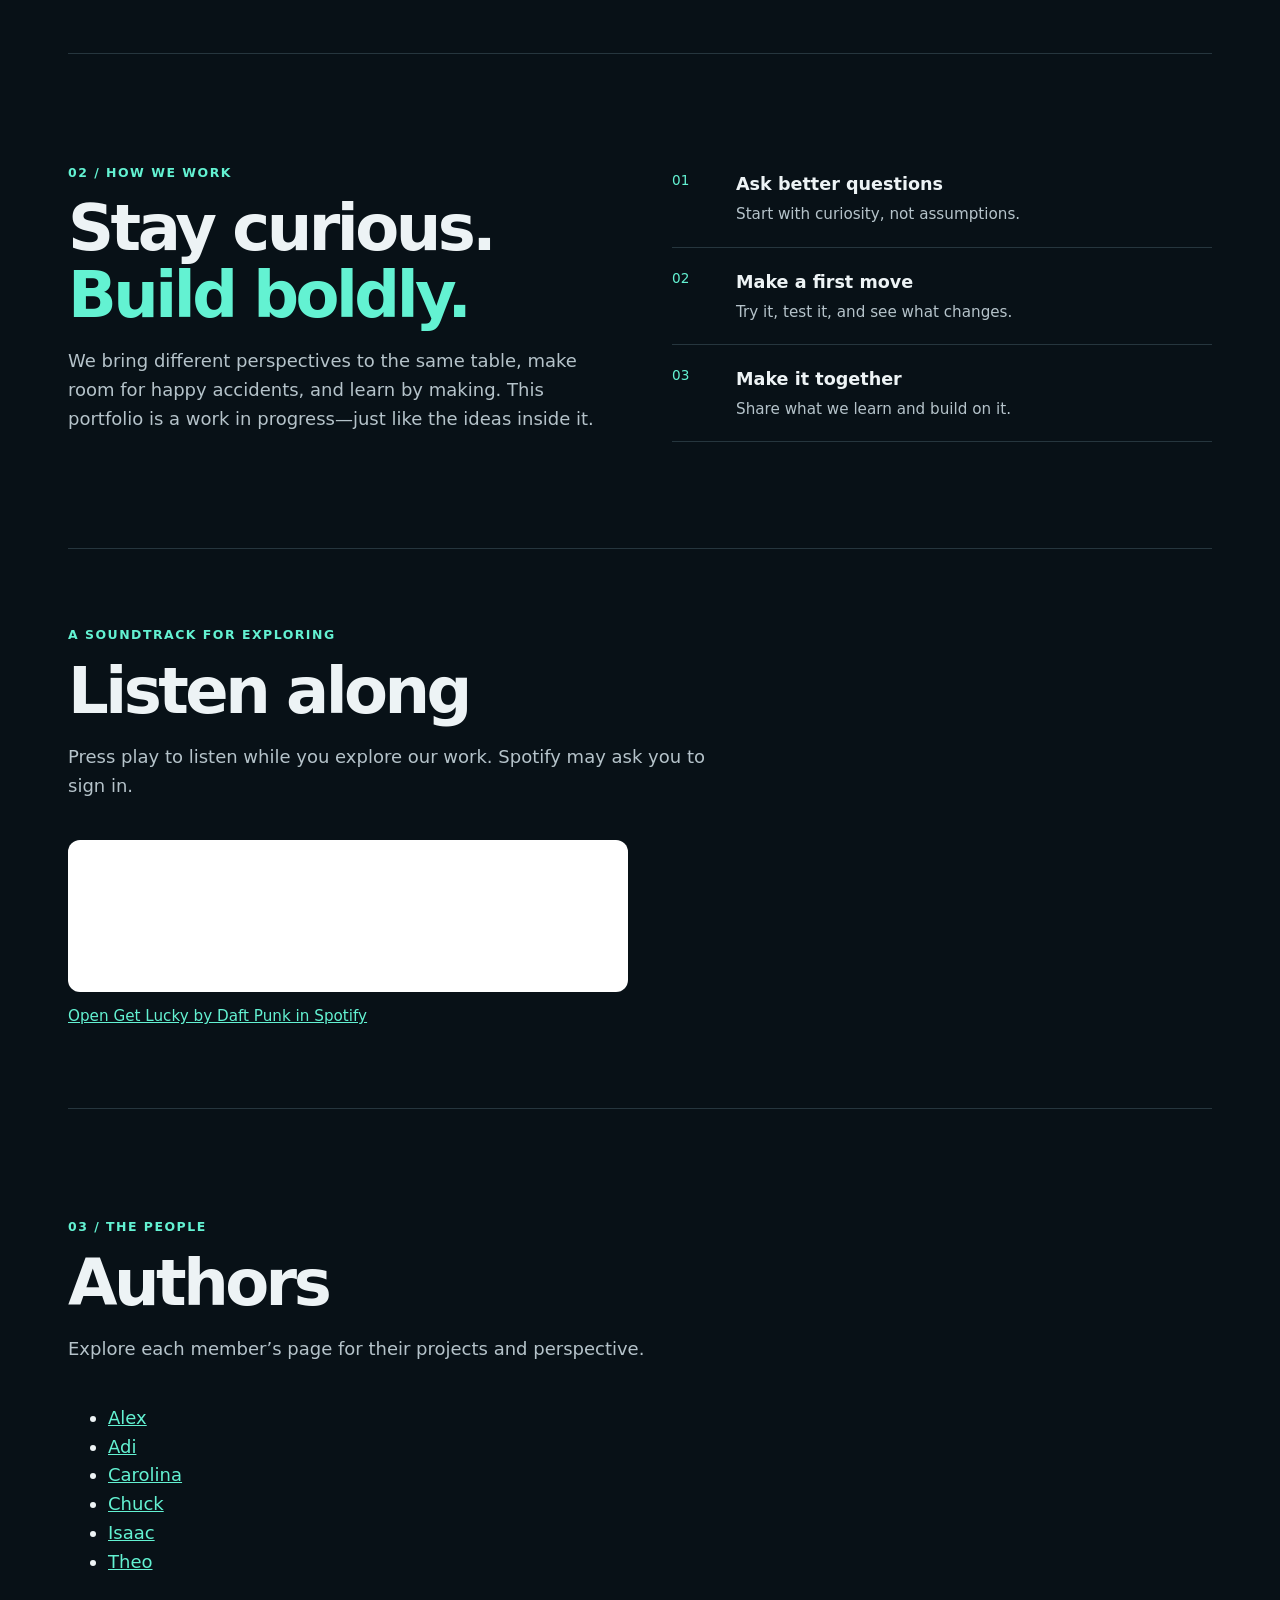
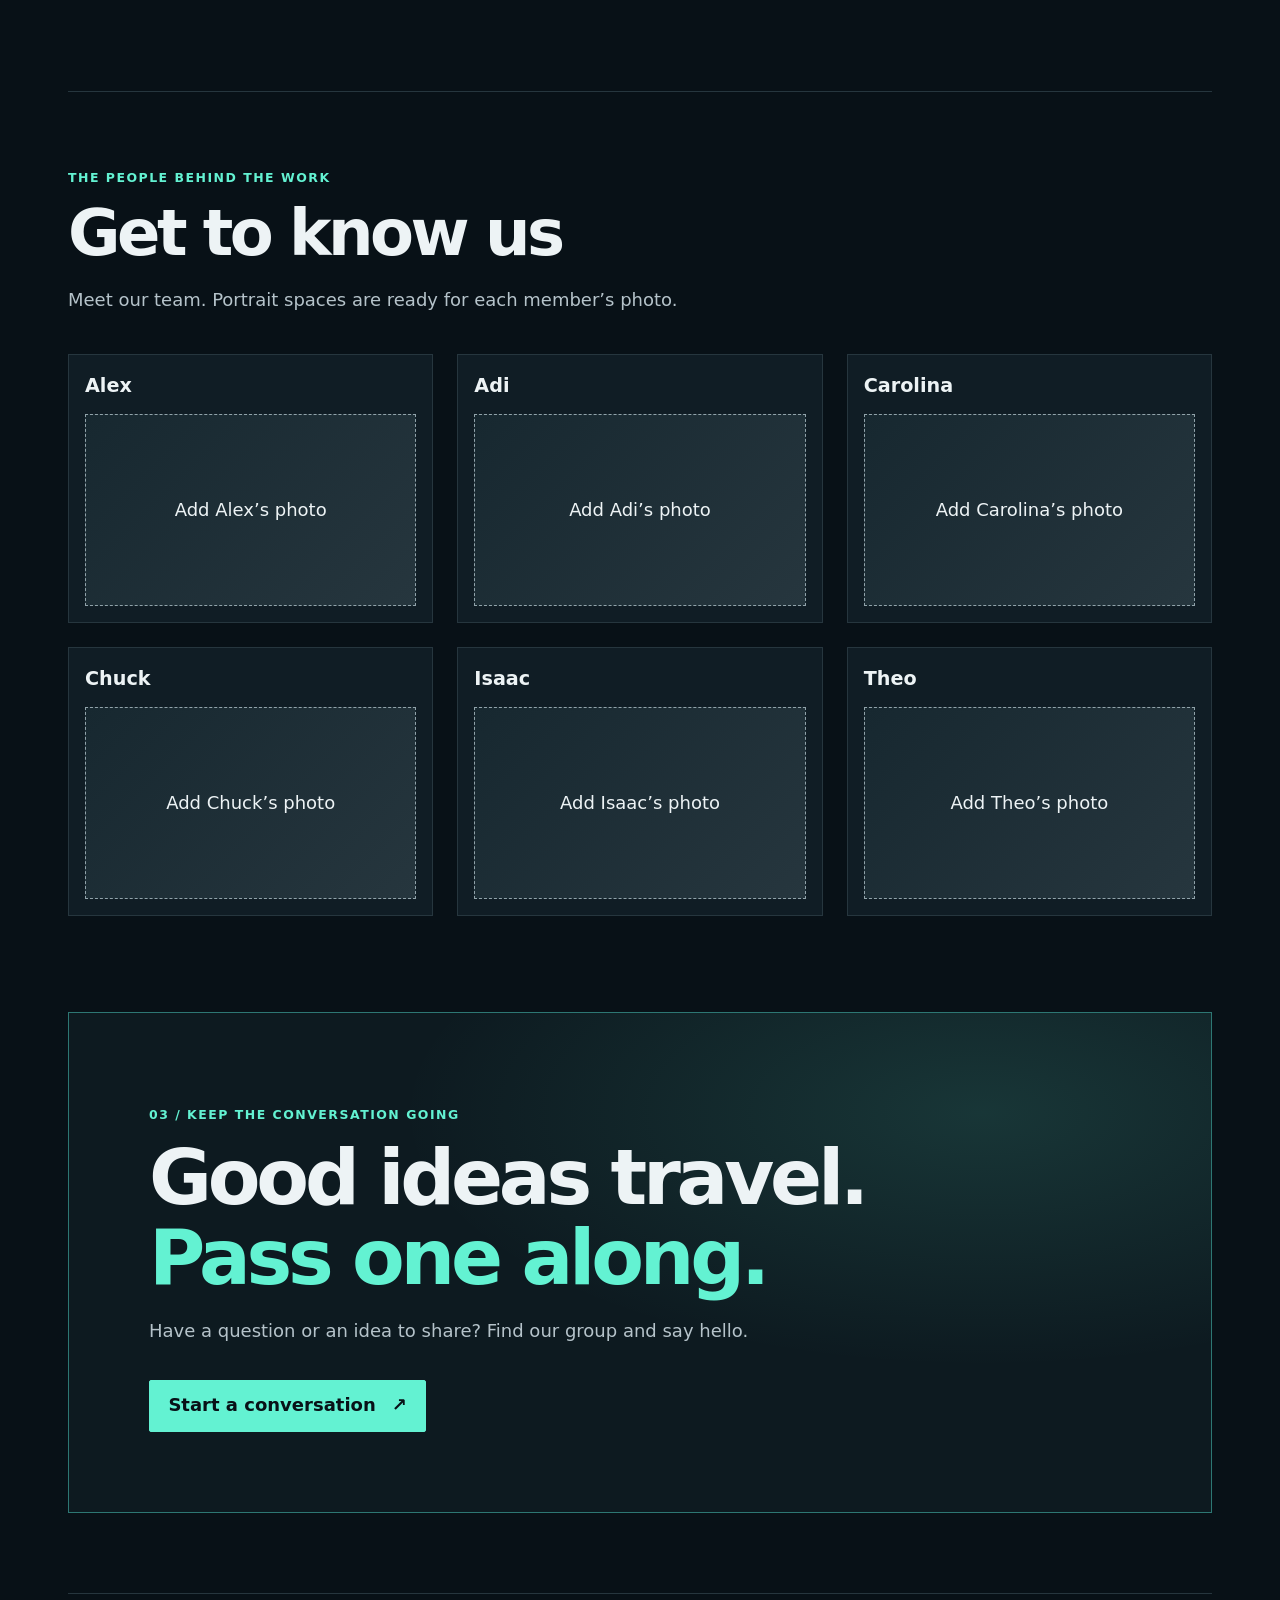
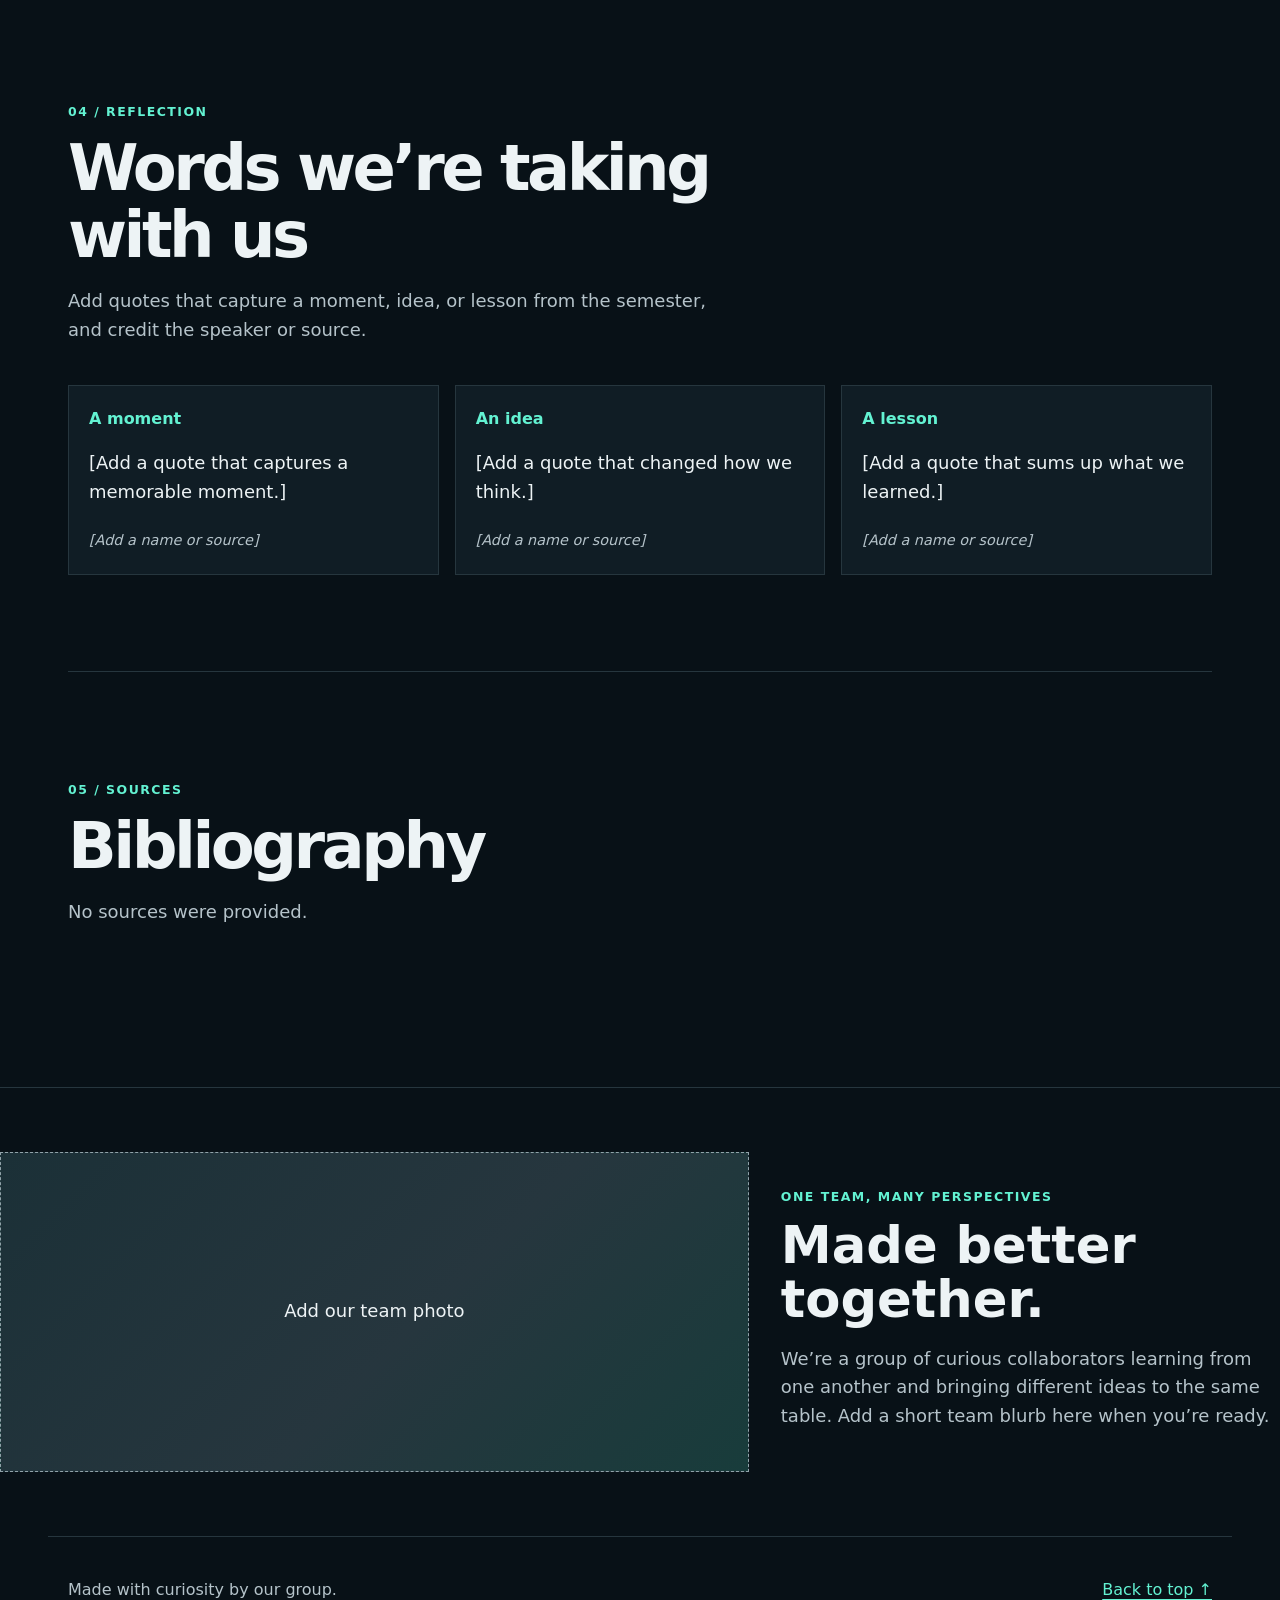
==== commit 8e477e80: "Agent: update index.html" ====
--- a/index.html
+++ b/index.html
@@ -25,17 +25,19 @@
   </header>
 
   <div class="scroll-progress" aria-hidden="true"></div>
+  <div class="consciousness-backdrop" aria-hidden="true"><img src="images/Representation_of_consciousness_.png" alt=""></div>
 
   <main id="main">
     <section class="hero" id="introduction" aria-labelledby="hero-title">
+      <figure class="hero-portrait">
+        <img class="portrait-image" src="images/AI_Arnold" alt="AI-generated portrait of Arnold from Westworld">
+        <img class="brain-reveal" src="images/Representation_of_consciousness_.png" alt="">
+        <figcaption>As the portrait recedes, an image of consciousness comes into view.</figcaption>
+      </figure>
       <div class="hero-copy">
-        <p class="eyebrow"><span class="status-dot" aria-hidden="true"></span> Student collective · Portfolio 2026</p>
-        <h1 id="hero-title">Ideas in motion.<br><span>Made together.</span></h1>
-        <p class="hero-intro">A living collection of experiments, projects, and perspectives from our group. Scroll to explore what happens when curiosity meets collaboration.</p>
-        <figure class="intro-photo">
-          <img src="images/AI_Arnold" alt="AI Arnold">
-          <figcaption>AI Arnold</figcaption>
-        </figure>
+        <p class="eyebrow"><span class="status-dot" aria-hidden="true"></span> Student collective · Questions in common</p>
+        <h1 id="hero-title">What makes us<br><span>conscious?</span></h1>
+        <p class="hero-intro">We explore how people make meaning together: through questions, shared work, and the perspectives each of us brings.</p>
         <a class="button-link" href="#work">Explore the work <span aria-hidden="true">↓</span></a>
       </div>
       <div class="orbital-art" aria-hidden="true">
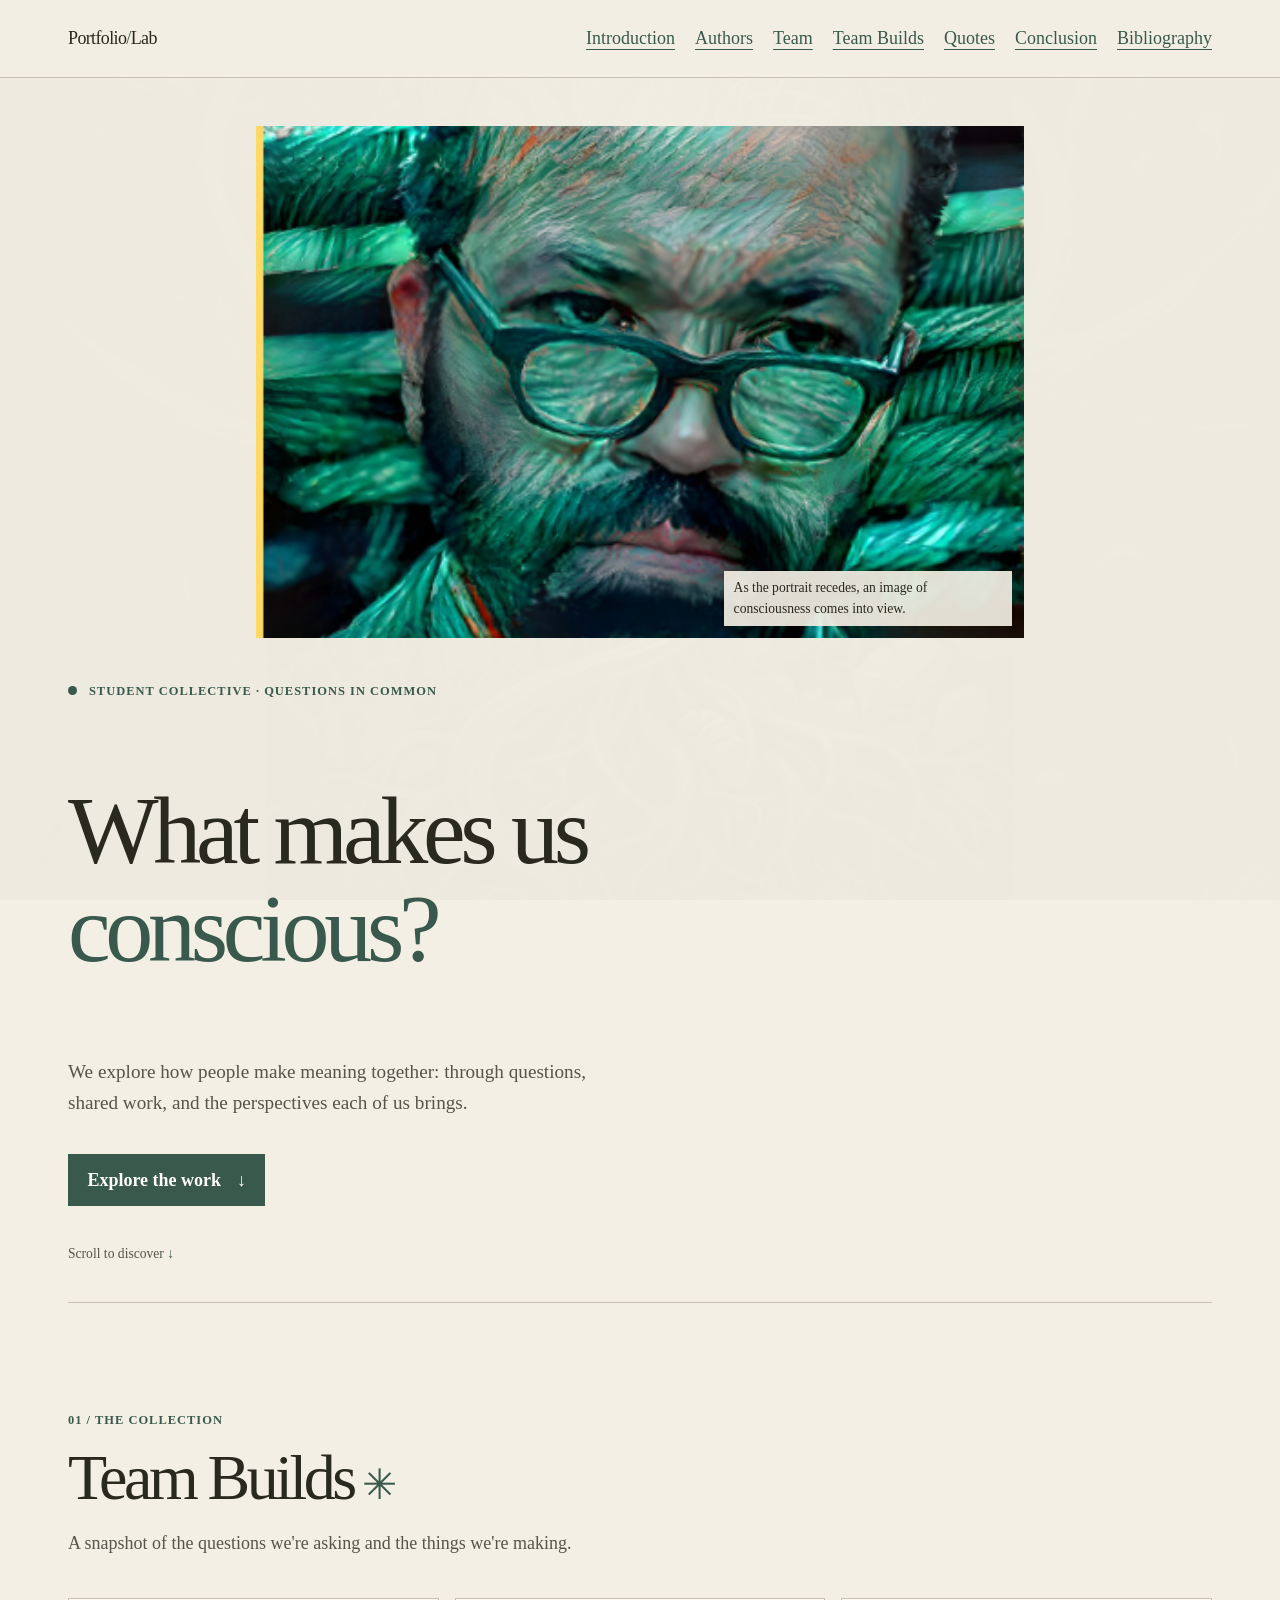
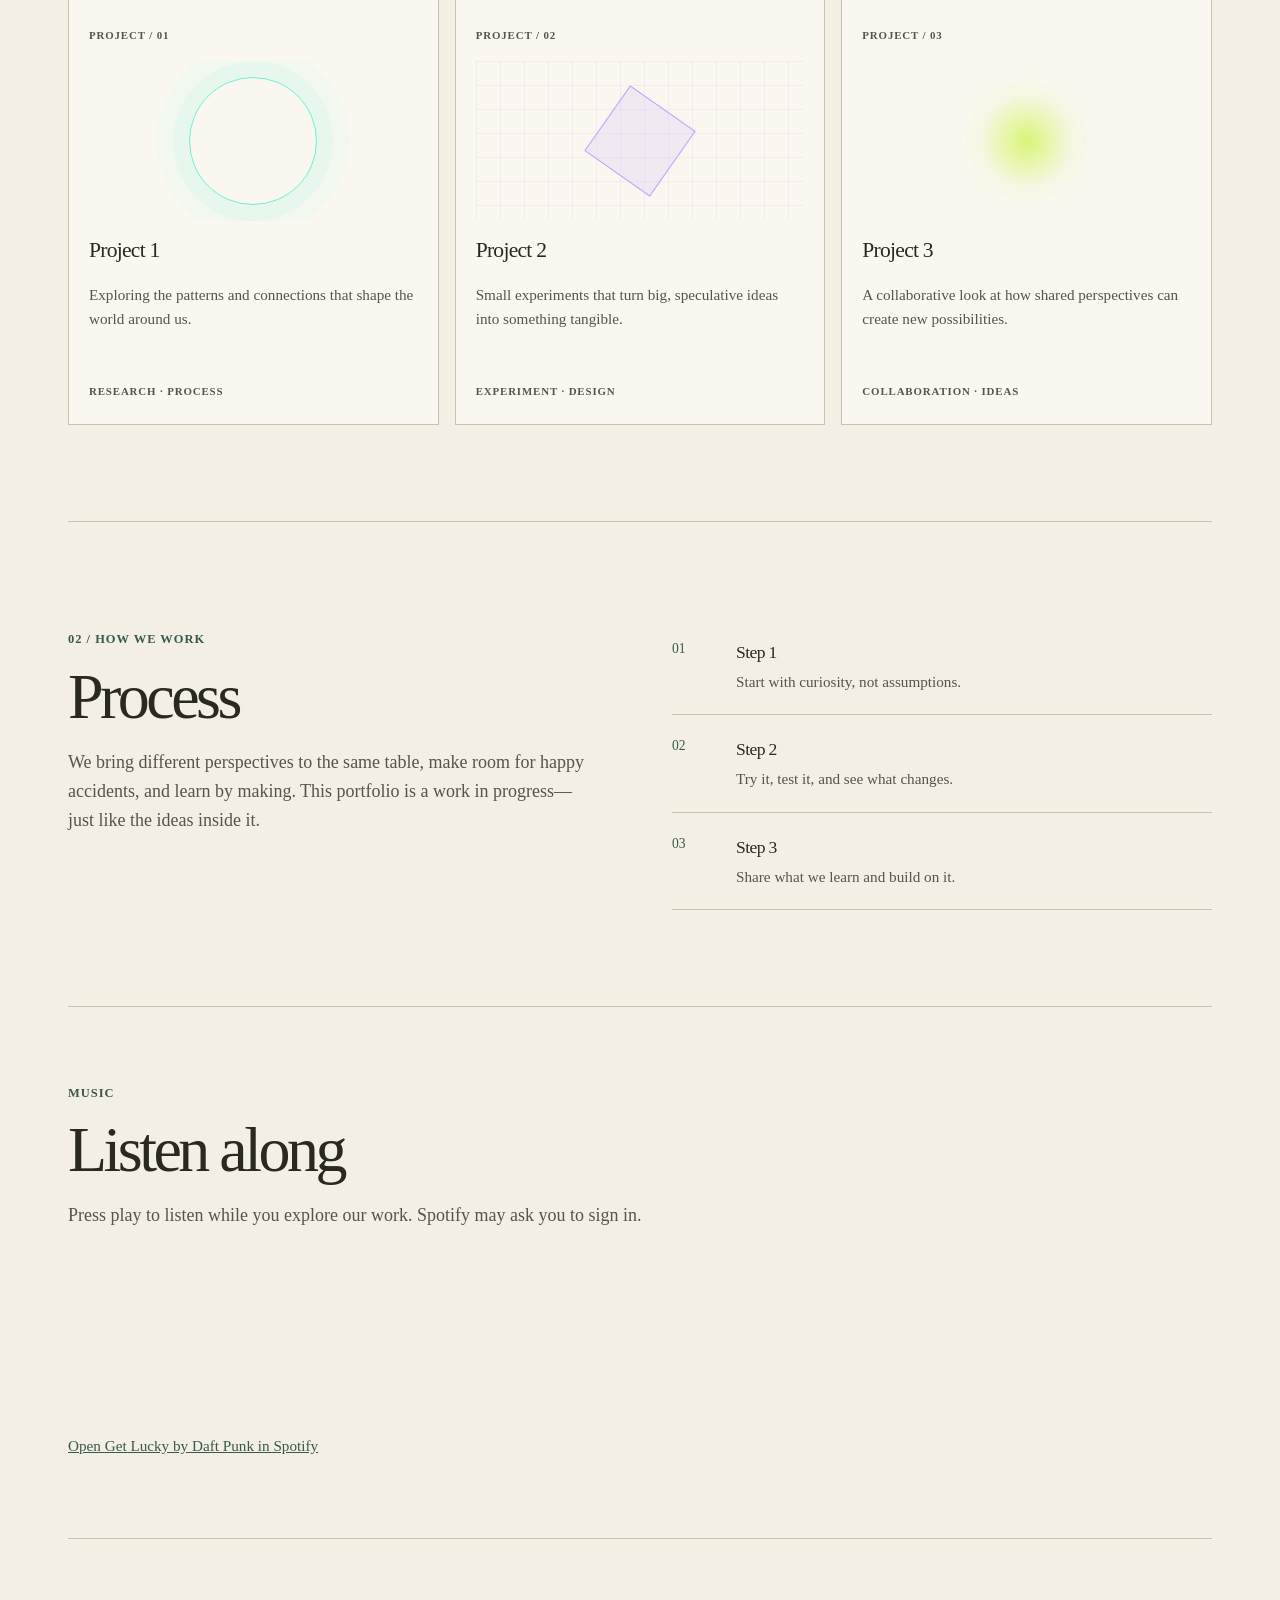
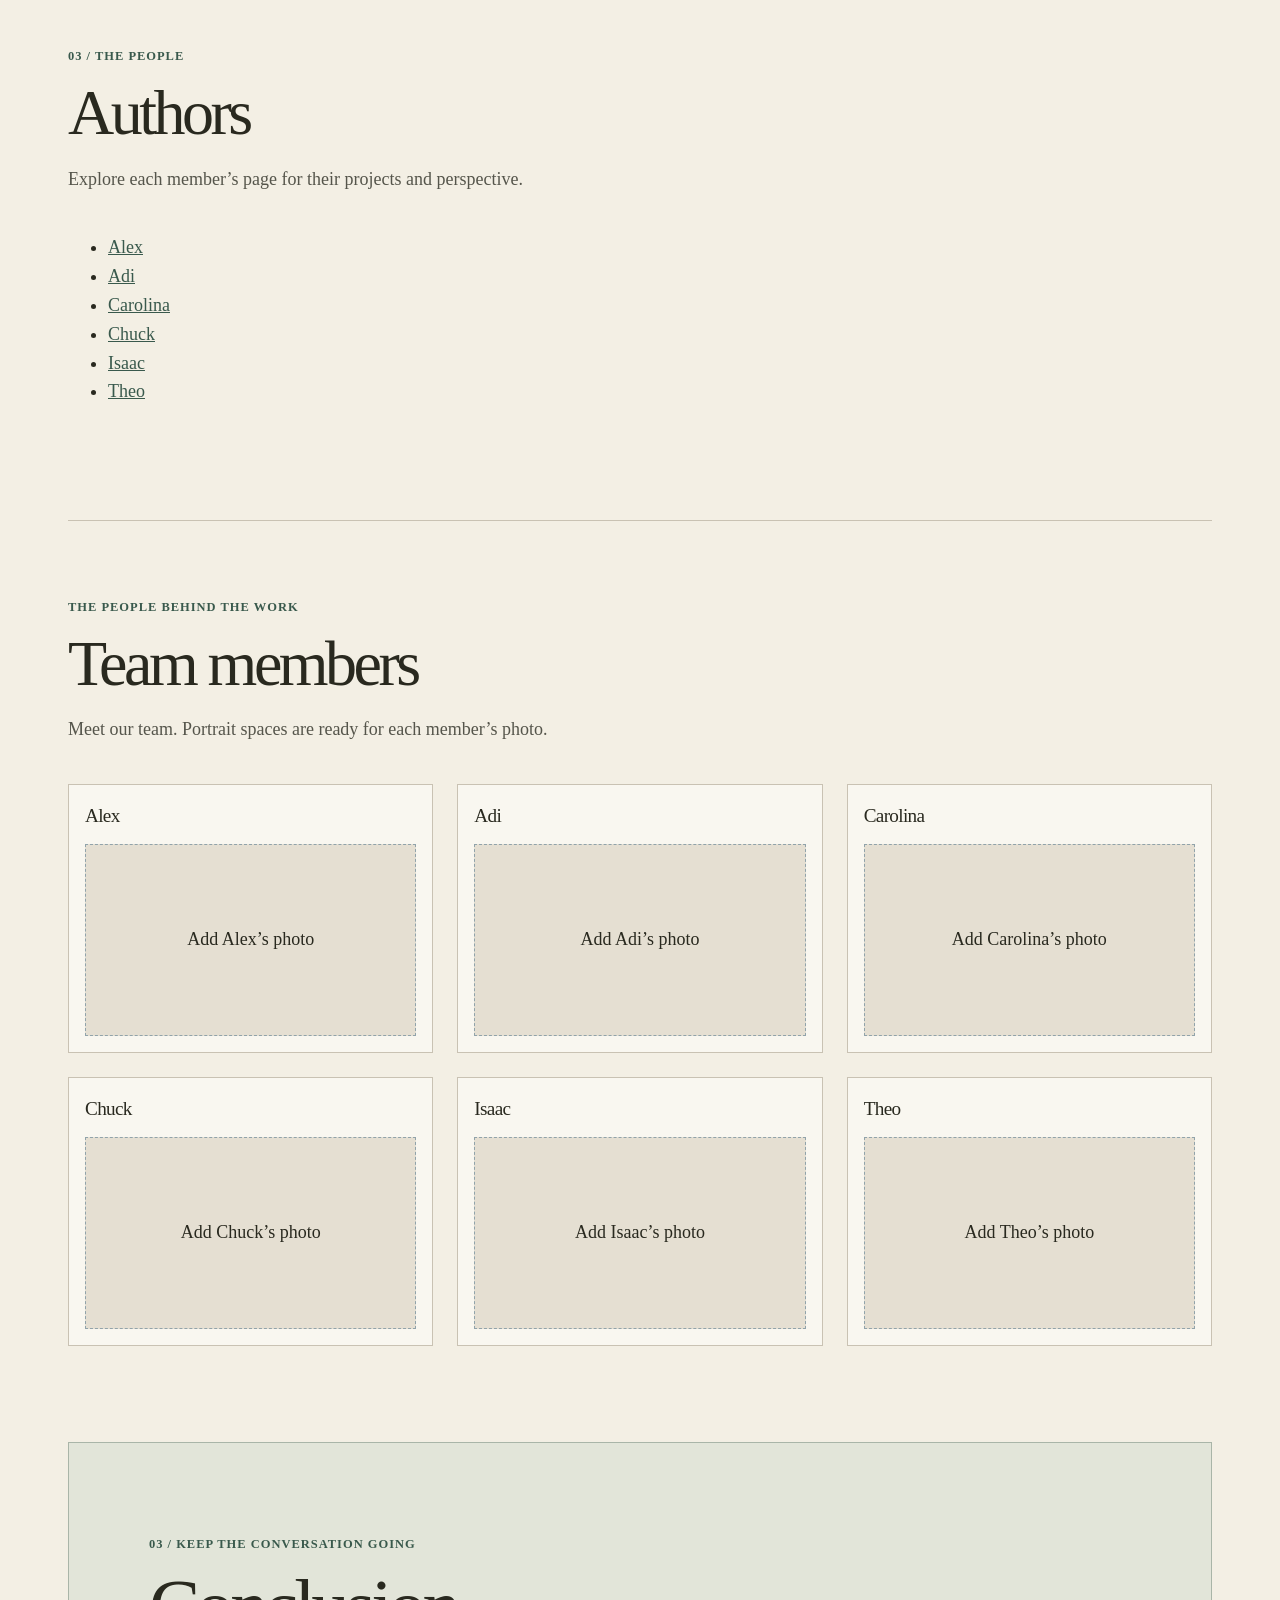
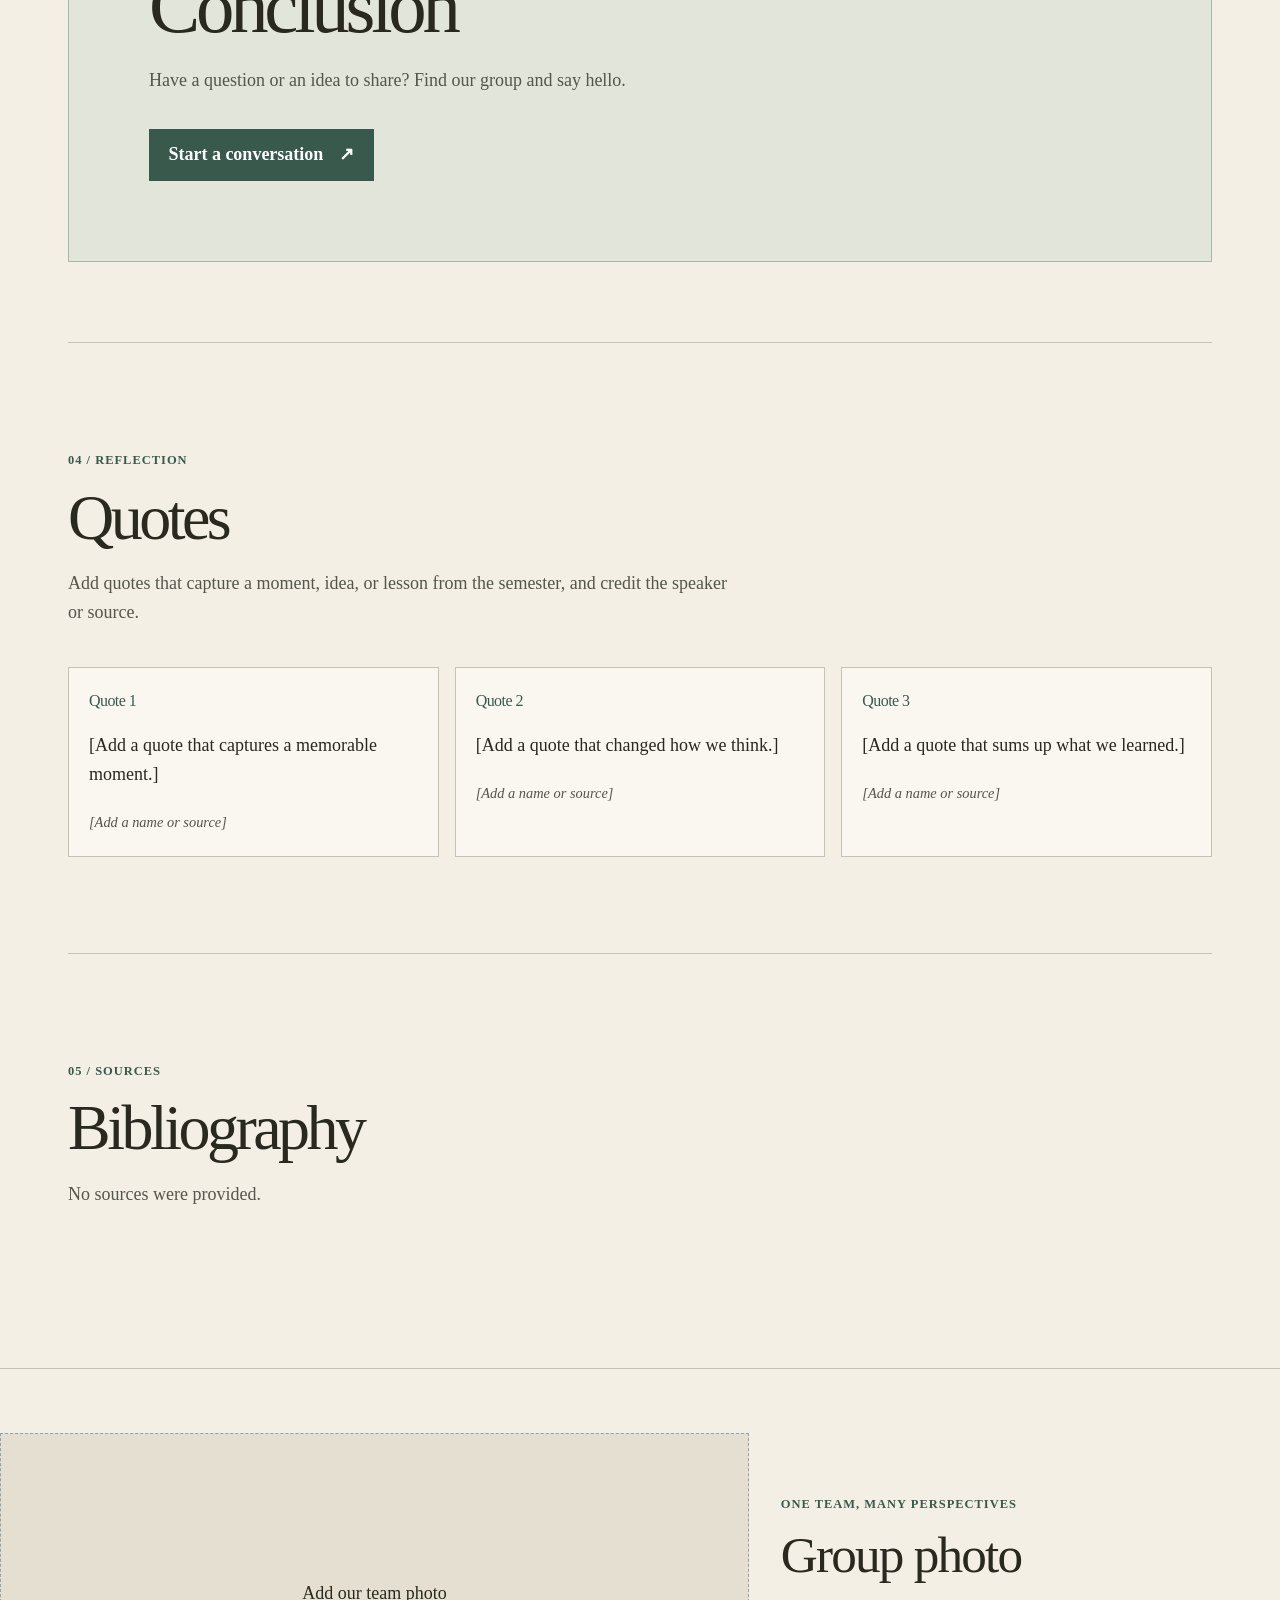
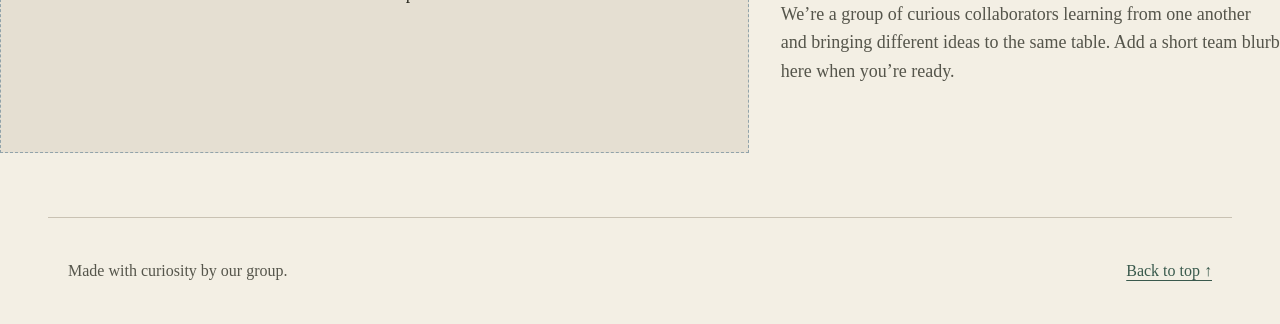
==== commit 3184f86b: "Agent: update index.html" ====
--- a/index.html
+++ b/index.html
@@ -60,21 +60,21 @@
         <article class="project-card card-cyan">
           <span class="card-index">PROJECT / 01</span>
           <div class="card-shape shape-rings" aria-hidden="true"><span></span></div>
-          <h3>Signals &amp; systems</h3>
+          <h3>Project 1</h3>
           <p>Exploring the patterns and connections that shape the world around us.</p>
           <span class="card-tag">RESEARCH · PROCESS</span>
         </article>
         <article class="project-card card-violet">
           <span class="card-index">PROJECT / 02</span>
           <div class="card-shape shape-grid" aria-hidden="true"><span></span></div>
-          <h3>Future fragments</h3>
+          <h3>Project 2</h3>
           <p>Small experiments that turn big, speculative ideas into something tangible.</p>
           <span class="card-tag">EXPERIMENT · DESIGN</span>
         </article>
         <article class="project-card card-lime">
           <span class="card-index">PROJECT / 03</span>
           <div class="card-shape shape-sun" aria-hidden="true"><span></span></div>
-          <h3>Common ground</h3>
+          <h3>Project 3</h3>
           <p>A collaborative look at how shared perspectives can create new possibilities.</p>
           <span class="card-tag">COLLABORATION · IDEAS</span>
         </article>
@@ -84,19 +84,19 @@
     <section class="approach-section" id="approach" aria-labelledby="approach-title">
       <div class="approach-copy">
         <p class="eyebrow">02 / How we work</p>
-        <h2 id="approach-title">Stay curious.<br><span>Build boldly.</span></h2>
+        <h2 id="approach-title">Process</h2>
         <p>We bring different perspectives to the same table, make room for happy accidents, and learn by making. This portfolio is a work in progress—just like the ideas inside it.</p>
       </div>
       <ol class="steps-list">
-        <li><span>01</span><div><h3>Ask better questions</h3><p>Start with curiosity, not assumptions.</p></div></li>
-        <li><span>02</span><div><h3>Make a first move</h3><p>Try it, test it, and see what changes.</p></div></li>
-        <li><span>03</span><div><h3>Make it together</h3><p>Share what we learn and build on it.</p></div></li>
+        <li><span>01</span><div><h3>Step 1</h3><p>Start with curiosity, not assumptions.</p></div></li>
+        <li><span>02</span><div><h3>Step 2</h3><p>Try it, test it, and see what changes.</p></div></li>
+        <li><span>03</span><div><h3>Step 3</h3><p>Share what we learn and build on it.</p></div></li>
       </ol>
     </section>
 
     <section class="music-section" id="music" aria-labelledby="music-title">
       <div class="section-heading">
-        <p class="eyebrow">A soundtrack for exploring</p>
+        <p class="eyebrow">Music</p>
         <h2 id="music-title">Listen along</h2>
         <p>Press play to listen while you explore our work. Spotify may ask you to sign in.</p>
       </div>
@@ -123,7 +123,7 @@
     <section class="content-section team-section" id="team" aria-labelledby="team-title">
       <div class="section-heading">
         <p class="eyebrow">The people behind the work</p>
-        <h2 id="team-title">Get to know us</h2>
+        <h2 id="team-title">Team members</h2>
         <p>Meet our team. Portrait spaces are ready for each member’s photo.</p>
       </div>
       <div class="team-grid">
@@ -138,27 +138,27 @@
 
     <section class="contact-section" id="conclusion" aria-labelledby="contact-title">
       <p class="eyebrow">03 / Keep the conversation going</p>
-      <h2 id="contact-title">Good ideas travel.<br><span>Pass one along.</span></h2>
+      <h2 id="contact-title">Conclusion</h2>
       <p>Have a question or an idea to share? Find our group and say hello.</p>
       <a class="button-link button-light" href="contact.html">Start a conversation <span aria-hidden="true">↗</span></a>
     </section>
     <section class="content-section quotes-section" id="quotes" aria-labelledby="quotes-title">
       <div class="section-heading">
         <p class="eyebrow">04 / Reflection</p>
-        <h2 id="quotes-title">Words we’re taking with us</h2>
+        <h2 id="quotes-title">Quotes</h2>
         <p>Add quotes that capture a moment, idea, or lesson from the semester, and credit the speaker or source.</p>
       </div>
       <div class="quote-grid">
         <article class="quote-card">
-          <h3>A moment</h3>
+          <h3>Quote 1</h3>
           <blockquote><p>[Add a quote that captures a memorable moment.]</p><cite>[Add a name or source]</cite></blockquote>
         </article>
         <article class="quote-card">
-          <h3>An idea</h3>
+          <h3>Quote 2</h3>
           <blockquote><p>[Add a quote that changed how we think.]</p><cite>[Add a name or source]</cite></blockquote>
         </article>
         <article class="quote-card">
-          <h3>A lesson</h3>
+          <h3>Quote 3</h3>
           <blockquote><p>[Add a quote that sums up what we learned.]</p><cite>[Add a name or source]</cite></blockquote>
         </article>
       </div>
@@ -176,7 +176,7 @@
       <div class="team-photo-placeholder" role="img" aria-label="Placeholder for a group team photo">Add our team photo</div>
       <div class="team-photo-copy">
         <p class="eyebrow">One team, many perspectives</p>
-        <h2 id="team-photo-title">Made better together.</h2>
+        <h2 id="team-photo-title">Group photo</h2>
         <p>We’re a group of curious collaborators learning from one another and bringing different ideas to the same table. Add a short team blurb here when you’re ready.</p>
       </div>
     </section>
--- a/styles.css
+++ b/styles.css
@@ -1,13 +1,13 @@
 :root {
-  color-scheme: dark;
-  --text: #edf3f5;
-  --muted: #b5c3ca;
-  --background: #081117;
-  --accent: #63f2d2;
-  --border: #26363e;
+  color-scheme: light;
+  --text: #29291f;
+  --muted: #55554b;
+  --background: #f3efe4;
+  --accent: #39594c;
+  --border: #c9c2b3;
   --max-width: 74rem;
-  --panel: #101d25;
-  --violet: #c0a2ff;
+  --panel: #faf8f1;
+  --violet: #614e78;
 }
 
 *,
@@ -495,3 +495,200 @@
   *, *::before, *::after { scroll-behavior: auto !important; animation-duration: 0.01ms !important; animation-iteration-count: 1 !important; transition-duration: 0.01ms !important; }
   .js .reveal { opacity: 1; transform: none; }
 }
+
+/* A paper-toned, image-led introduction with a gentle scroll reveal. */
+body {
+  color: var(--text);
+  background: var(--background);
+  font-family: Georgia, "Times New Roman", serif;
+}
+
+.consciousness-backdrop {
+  position: fixed;
+  inset: 0;
+  z-index: 0;
+  overflow: hidden;
+  opacity: var(--brain-opacity, 0.06);
+  pointer-events: none;
+  transition: opacity 180ms linear;
+}
+
+.consciousness-backdrop::after {
+  position: absolute;
+  inset: 0;
+  background: rgb(243 239 228 / 62%);
+  content: "";
+}
+
+.consciousness-backdrop img {
+  width: 100%;
+  height: 100%;
+  object-fit: cover;
+  object-position: center;
+  transform: translate3d(var(--pointer-x, 0px), var(--pointer-y, 0px), 0) scale(1.04);
+  transition: transform 250ms ease-out;
+  animation: consciousness-drift 24s ease-in-out infinite alternate;
+}
+
+@keyframes consciousness-drift {
+  from { object-position: 46% 48%; }
+  to { object-position: 54% 52%; }
+}
+
+.site-header,
+main,
+.site-footer {
+  position: relative;
+  z-index: 1;
+}
+
+.site-header {
+  background: rgb(243 239 228 / 94%);
+  backdrop-filter: blur(12px);
+}
+
+.site-title,
+h1,
+h2,
+h3 {
+  font-family: Georgia, "Times New Roman", serif;
+  font-weight: 500;
+  letter-spacing: -0.035em;
+}
+
+.hero {
+  display: flex;
+  min-height: auto;
+  flex-direction: column;
+  align-items: stretch;
+  gap: 0;
+  padding: 1.5rem 0 6rem;
+}
+
+.hero::before,
+.orbital-art {
+  display: none;
+}
+
+.hero-portrait {
+  position: relative;
+  width: min(100%, 48rem);
+  height: clamp(15rem, 48vw, 32rem);
+  margin: 0 auto 2rem;
+  overflow: hidden;
+  background: #ddd6c8;
+}
+
+.hero-portrait img {
+  position: absolute;
+  inset: 0;
+  width: 100%;
+  height: 100%;
+  object-fit: cover;
+  object-position: center 35%;
+}
+
+.hero-portrait .portrait-image {
+  z-index: 2;
+  transform: translateY(var(--portrait-lift, 0%));
+  will-change: transform;
+}
+
+.hero-portrait .brain-reveal {
+  z-index: 1;
+  opacity: var(--brain-reveal, 0);
+  object-fit: contain;
+}
+
+.hero-portrait figcaption {
+  position: absolute;
+  right: 0.75rem;
+  bottom: 0.75rem;
+  z-index: 3;
+  max-width: 18rem;
+  padding: 0.35rem 0.6rem;
+  color: #29291f;
+  background: rgb(243 239 228 / 92%);
+  font-size: 0.85rem;
+}
+
+.hero-copy {
+  max-width: 48rem;
+}
+
+.hero h1 {
+  font-size: clamp(3rem, 8vw, 6rem);
+  line-height: 1.02;
+  letter-spacing: -0.055em;
+}
+
+.hero h1 span,
+.approach-copy h2 span,
+.contact-section h2 span {
+  color: var(--accent);
+}
+
+.eyebrow,
+.card-index,
+.card-tag {
+  letter-spacing: 0.08em;
+}
+
+.status-dot {
+  box-shadow: none;
+}
+
+.button-link {
+  border-radius: 0;
+  color: #fff;
+  background: #39594c;
+  transition: background-color 180ms ease;
+}
+
+.button-link:hover {
+  transform: none;
+  background: #294438;
+  box-shadow: none;
+}
+
+.project-card,
+.quote-card,
+.team-card {
+  background: rgb(250 248 241 / 90%);
+}
+
+.project-card:hover {
+  transform: translateY(-3px);
+}
+
+.contact-section {
+  border-color: #a9b5a8;
+  background: rgb(225 229 216 / 94%);
+}
+
+.button-light {
+  color: #fff;
+}
+
+.photo-placeholder,
+.team-photo-placeholder {
+  color: var(--text);
+  background: #e5dfd2;
+}
+
+.site-footer {
+  background: transparent;
+}
+
+@media (prefers-reduced-motion: reduce) {
+  .hero-portrait .portrait-image,
+  .consciousness-backdrop,
+  .consciousness-backdrop img {
+    transition: none;
+  }
+
+  .hero-portrait .portrait-image,
+  .consciousness-backdrop img {
+    transform: none;
+  }
+}
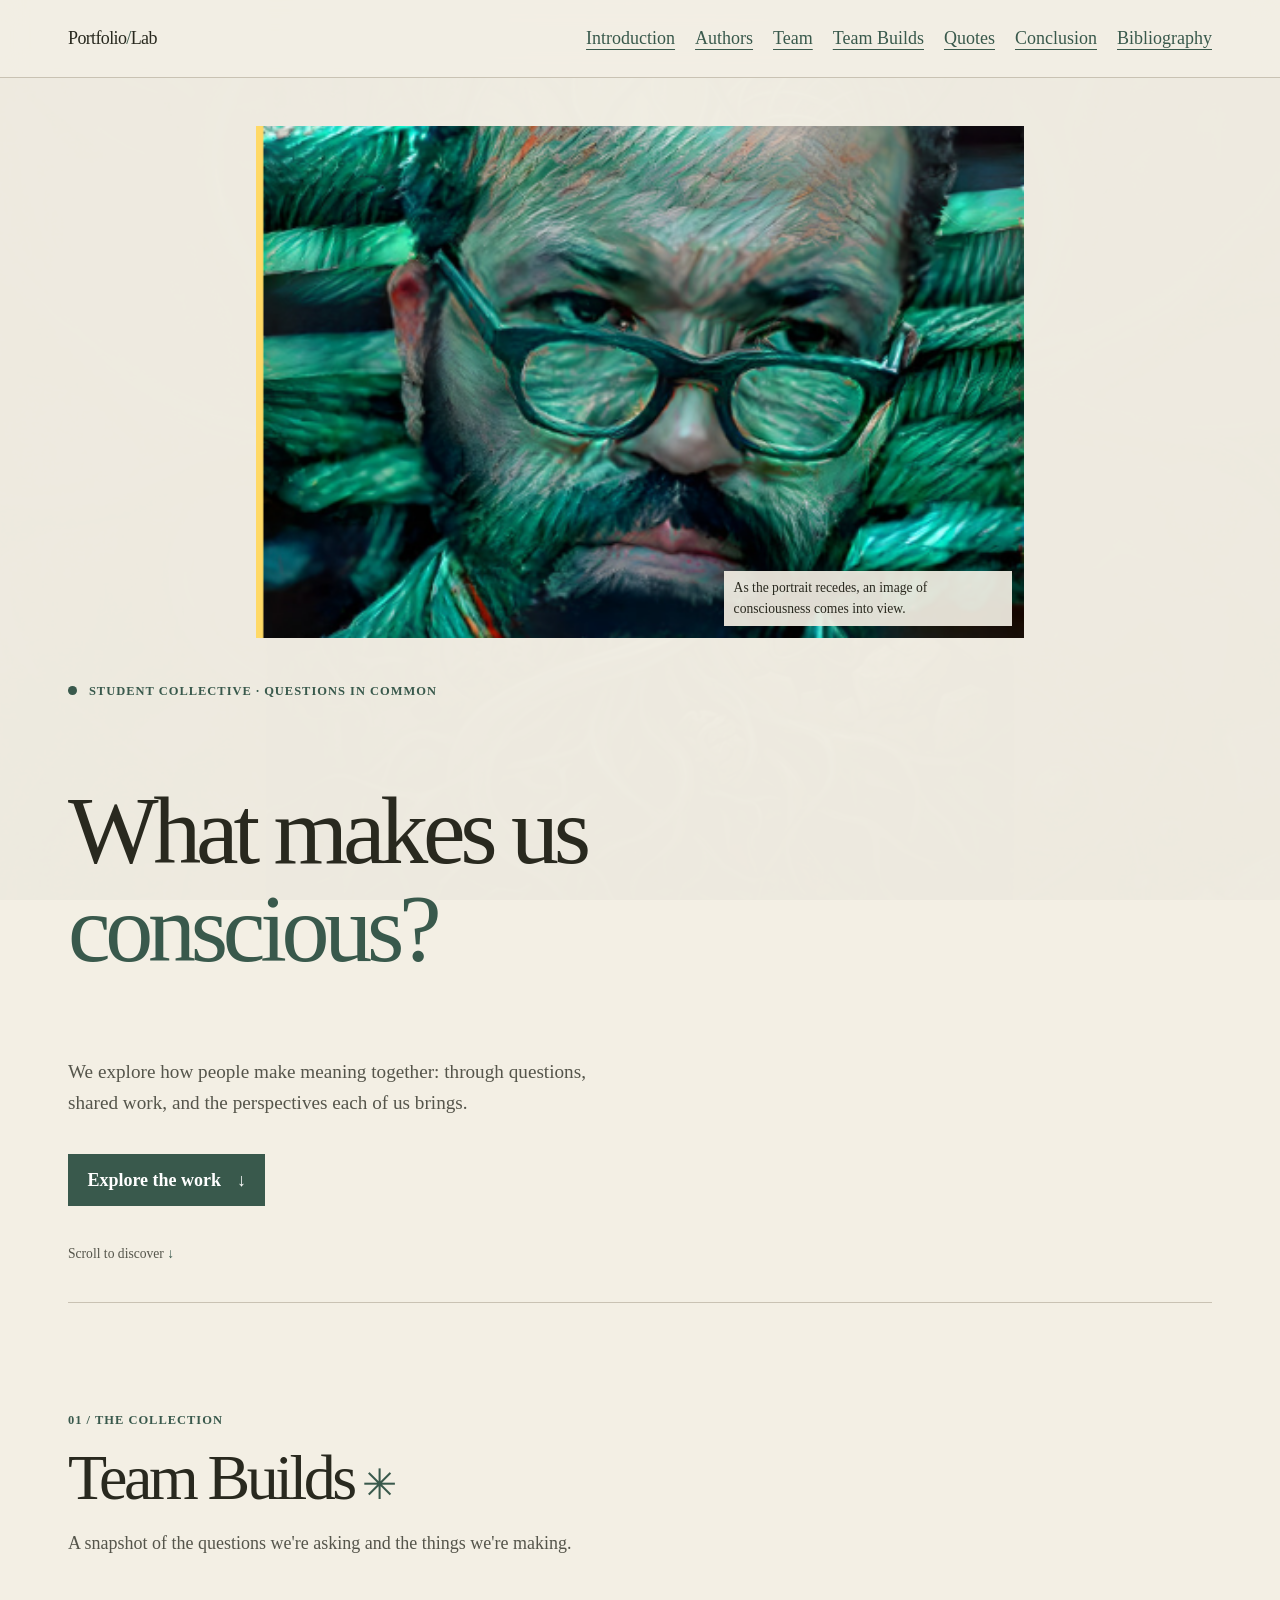
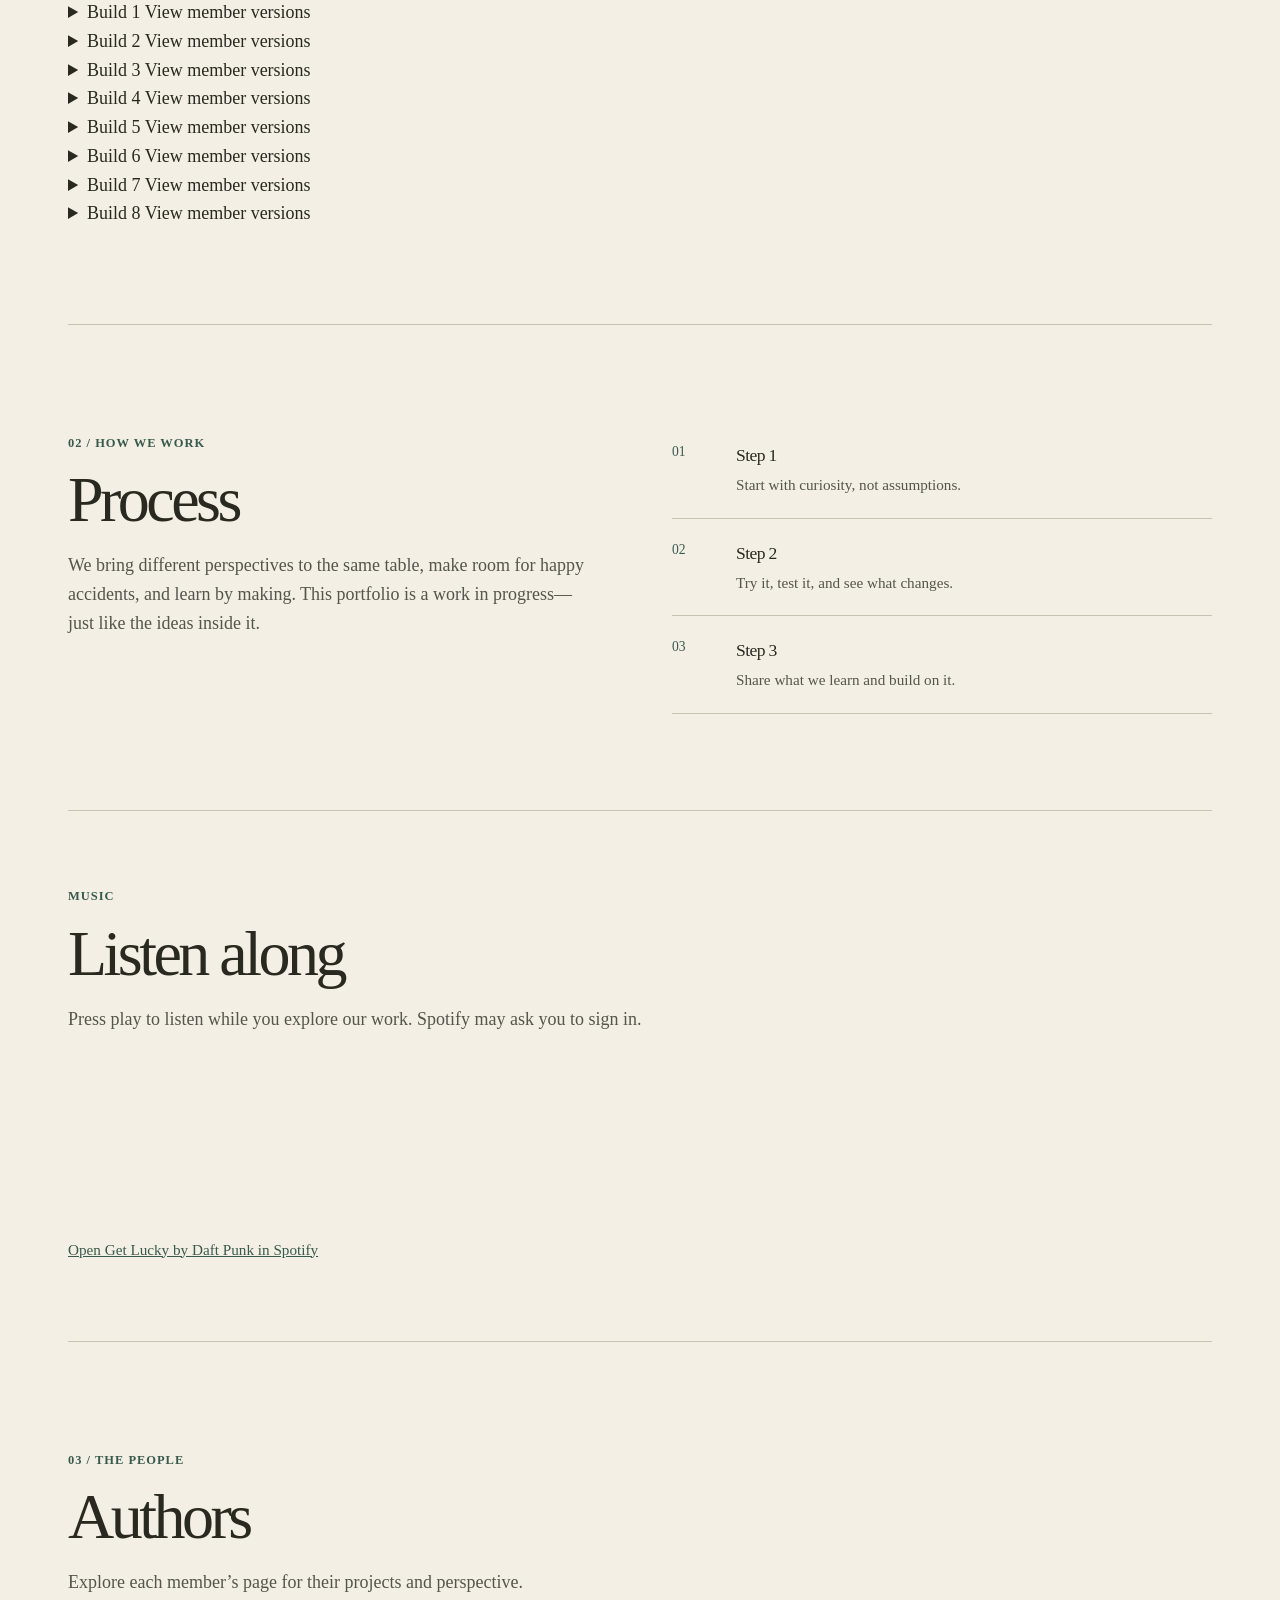
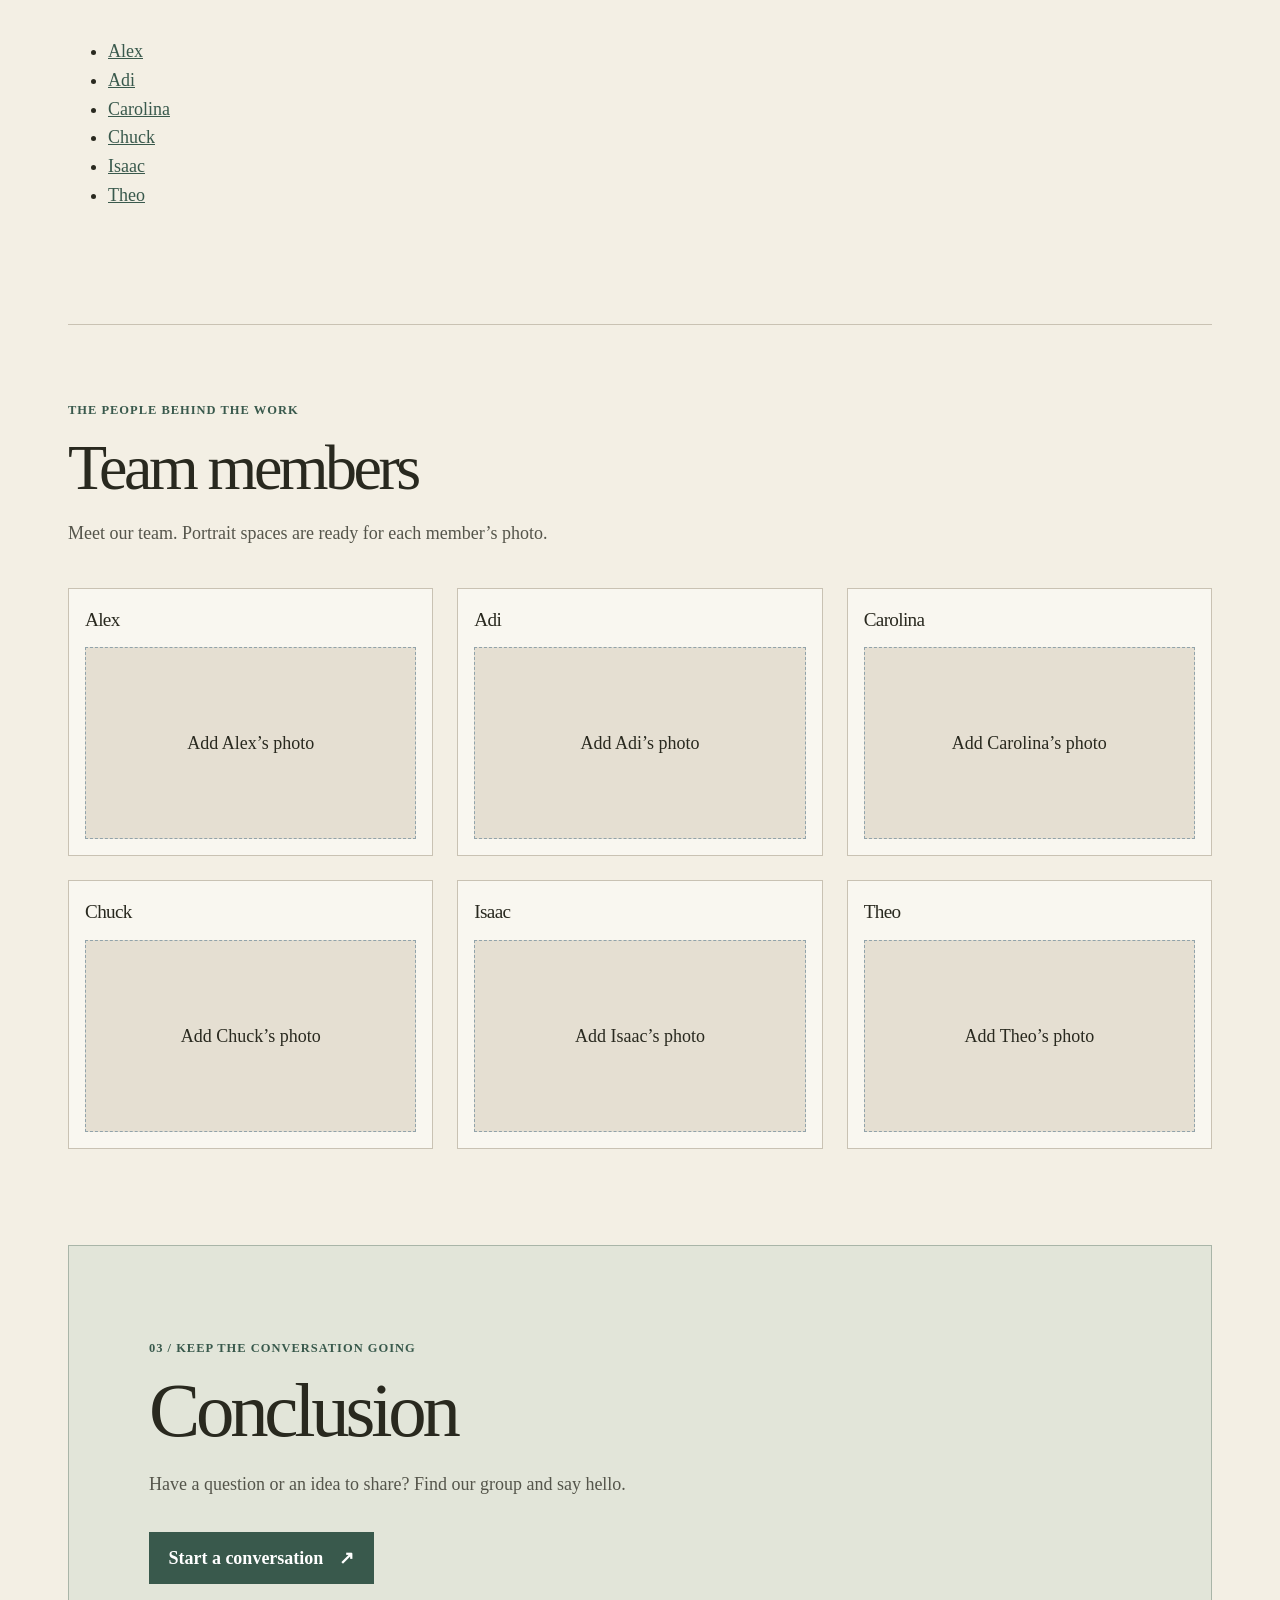
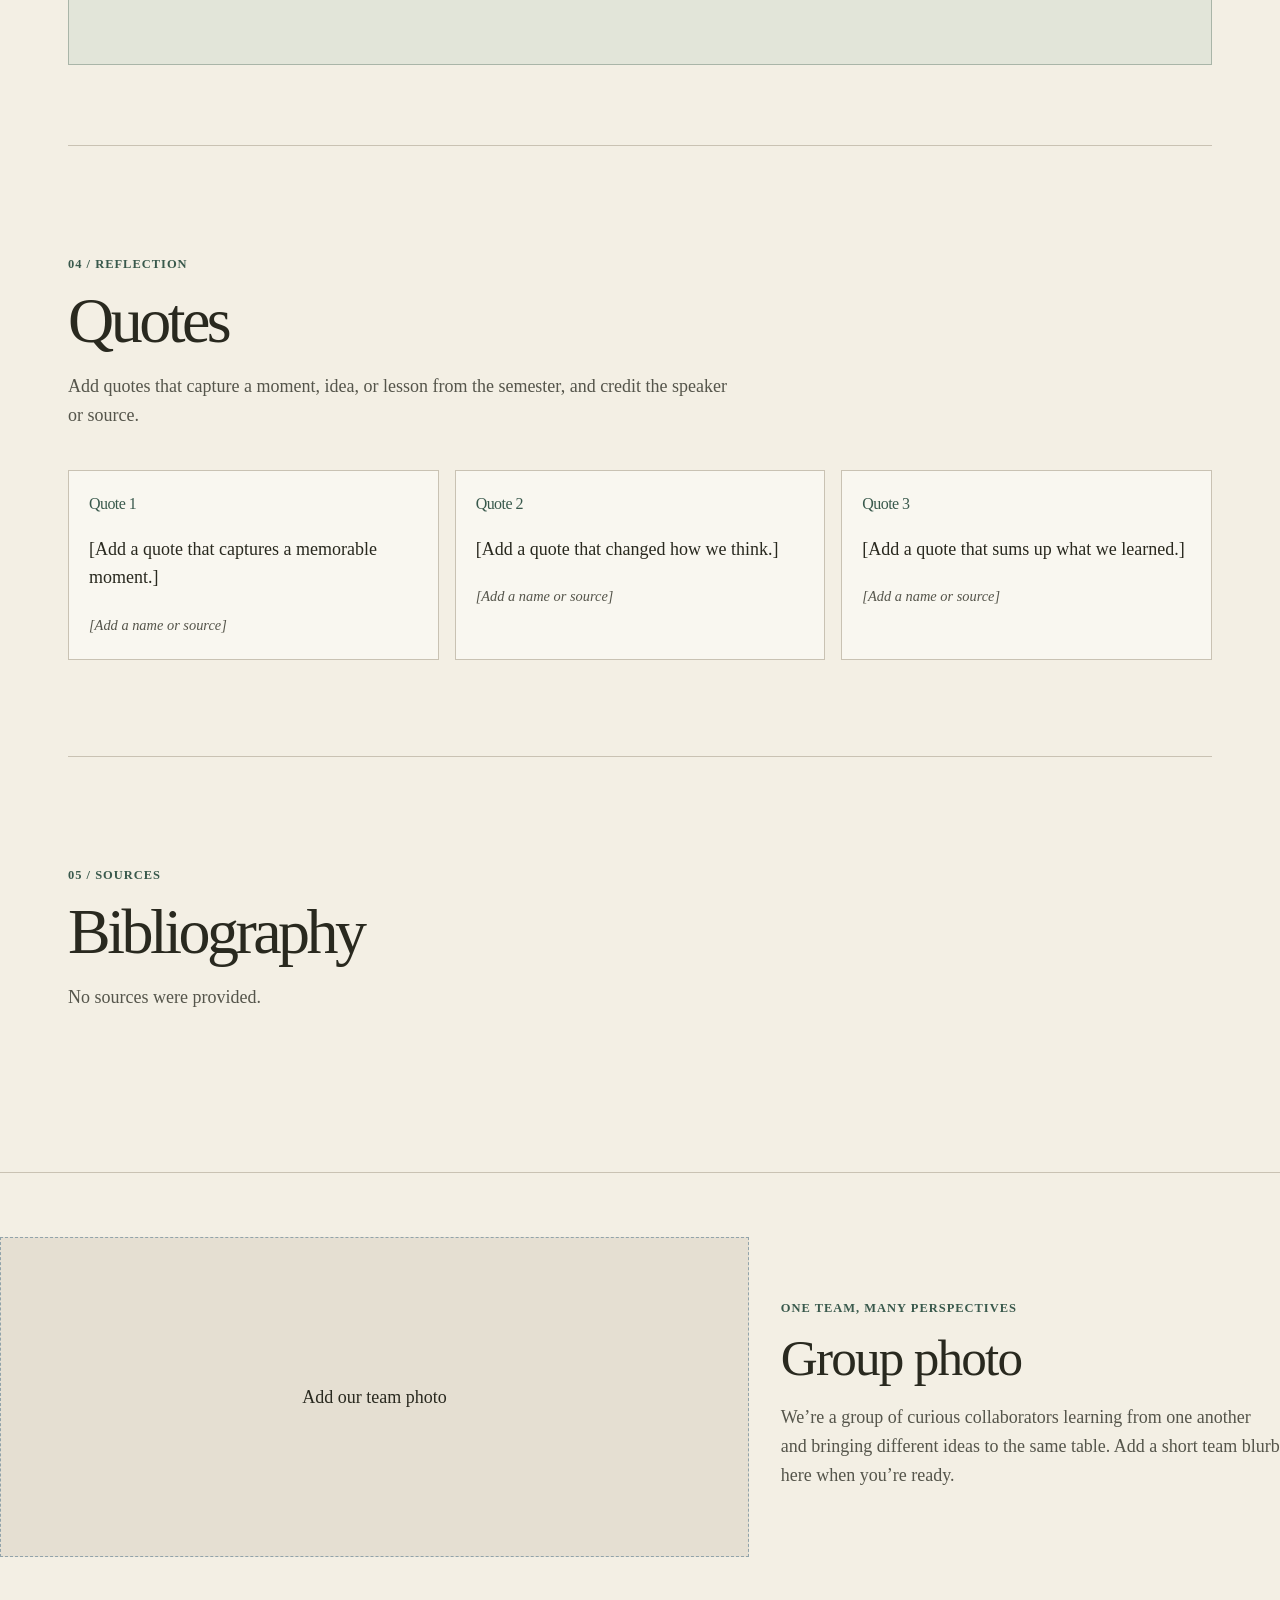
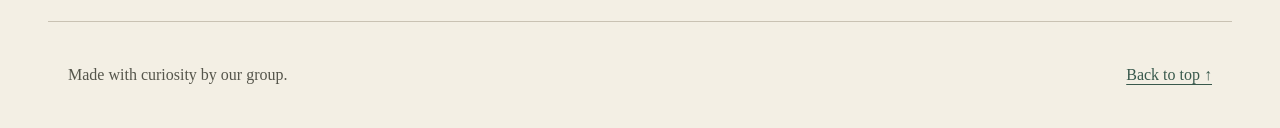
==== commit ceb19965: "Agent: update index.html" ====
--- a/index.html
+++ b/index.html
@@ -56,28 +56,95 @@
         <h2 id="work-title">Team Builds<span class="heading-mark" aria-hidden="true">✳</span></h2>
         <p>A snapshot of the questions we're asking and the things we're making.</p>
       </div>
-      <div class="project-grid">
-        <article class="project-card card-cyan">
-          <span class="card-index">PROJECT / 01</span>
-          <div class="card-shape shape-rings" aria-hidden="true"><span></span></div>
-          <h3>Project 1</h3>
-          <p>Exploring the patterns and connections that shape the world around us.</p>
-          <span class="card-tag">RESEARCH · PROCESS</span>
-        </article>
-        <article class="project-card card-violet">
-          <span class="card-index">PROJECT / 02</span>
-          <div class="card-shape shape-grid" aria-hidden="true"><span></span></div>
-          <h3>Project 2</h3>
-          <p>Small experiments that turn big, speculative ideas into something tangible.</p>
-          <span class="card-tag">EXPERIMENT · DESIGN</span>
-        </article>
-        <article class="project-card card-lime">
-          <span class="card-index">PROJECT / 03</span>
-          <div class="card-shape shape-sun" aria-hidden="true"><span></span></div>
-          <h3>Project 3</h3>
-          <p>A collaborative look at how shared perspectives can create new possibilities.</p>
-          <span class="card-tag">COLLABORATION · IDEAS</span>
-        </article>
+      <div class="build-list">
+        <details class="build-accordion">
+          <summary>Build 1 <span>View member versions</span></summary>
+          <ul class="build-version-grid">
+            <li><strong>Alex</strong><span>Version to be added.</span></li>
+            <li><strong>Adi</strong><span>Version to be added.</span></li>
+            <li><strong>Carolina</strong><span>Version to be added.</span></li>
+            <li><strong>Chuck</strong><span>Version to be added.</span></li>
+            <li><strong>Isaac</strong><span>Version to be added.</span></li>
+            <li><strong>Theo</strong><span>Version to be added.</span></li>
+          </ul>
+        </details>
+        <details class="build-accordion">
+          <summary>Build 2 <span>View member versions</span></summary>
+          <ul class="build-version-grid">
+            <li><strong>Alex</strong><span>Version to be added.</span></li>
+            <li><strong>Adi</strong><span>Version to be added.</span></li>
+            <li><strong>Carolina</strong><span>Version to be added.</span></li>
+            <li><strong>Chuck</strong><span>Version to be added.</span></li>
+            <li><strong>Isaac</strong><span>Version to be added.</span></li>
+            <li><strong>Theo</strong><span>Version to be added.</span></li>
+          </ul>
+        </details>
+        <details class="build-accordion">
+          <summary>Build 3 <span>View member versions</span></summary>
+          <ul class="build-version-grid">
+            <li><strong>Alex</strong><span>Version to be added.</span></li>
+            <li><strong>Adi</strong><span>Version to be added.</span></li>
+            <li><strong>Carolina</strong><span>Version to be added.</span></li>
+            <li><strong>Chuck</strong><span>Version to be added.</span></li>
+            <li><strong>Isaac</strong><span>Version to be added.</span></li>
+            <li><strong>Theo</strong><span>Version to be added.</span></li>
+          </ul>
+        </details>
+        <details class="build-accordion">
+          <summary>Build 4 <span>View member versions</span></summary>
+          <ul class="build-version-grid">
+            <li><strong>Alex</strong><span>Version to be added.</span></li>
+            <li><strong>Adi</strong><span>Version to be added.</span></li>
+            <li><strong>Carolina</strong><span>Version to be added.</span></li>
+            <li><strong>Chuck</strong><span>Version to be added.</span></li>
+            <li><strong>Isaac</strong><span>Version to be added.</span></li>
+            <li><strong>Theo</strong><span>Version to be added.</span></li>
+          </ul>
+        </details>
+        <details class="build-accordion">
+          <summary>Build 5 <span>View member versions</span></summary>
+          <ul class="build-version-grid">
+            <li><strong>Alex</strong><span>Version to be added.</span></li>
+            <li><strong>Adi</strong><span>Version to be added.</span></li>
+            <li><strong>Carolina</strong><span>Version to be added.</span></li>
+            <li><strong>Chuck</strong><span>Version to be added.</span></li>
+            <li><strong>Isaac</strong><span>Version to be added.</span></li>
+            <li><strong>Theo</strong><span>Version to be added.</span></li>
+          </ul>
+        </details>
+        <details class="build-accordion">
+          <summary>Build 6 <span>View member versions</span></summary>
+          <ul class="build-version-grid">
+            <li><strong>Alex</strong><span>Version to be added.</span></li>
+            <li><strong>Adi</strong><span>Version to be added.</span></li>
+            <li><strong>Carolina</strong><span>Version to be added.</span></li>
+            <li><strong>Chuck</strong><span>Version to be added.</span></li>
+            <li><strong>Isaac</strong><span>Version to be added.</span></li>
+            <li><strong>Theo</strong><span>Version to be added.</span></li>
+          </ul>
+        </details>
+        <details class="build-accordion">
+          <summary>Build 7 <span>View member versions</span></summary>
+          <ul class="build-version-grid">
+            <li><strong>Alex</strong><span>Version to be added.</span></li>
+            <li><strong>Adi</strong><span>Version to be added.</span></li>
+            <li><strong>Carolina</strong><span>Version to be added.</span></li>
+            <li><strong>Chuck</strong><span>Version to be added.</span></li>
+            <li><strong>Isaac</strong><span>Version to be added.</span></li>
+            <li><strong>Theo</strong><span>Version to be added.</span></li>
+          </ul>
+        </details>
+        <details class="build-accordion">
+          <summary>Build 8 <span>View member versions</span></summary>
+          <ul class="build-version-grid">
+            <li><strong>Alex</strong><span>Version to be added.</span></li>
+            <li><strong>Adi</strong><span>Version to be added.</span></li>
+            <li><strong>Carolina</strong><span>Version to be added.</span></li>
+            <li><strong>Chuck</strong><span>Version to be added.</span></li>
+            <li><strong>Isaac</strong><span>Version to be added.</span></li>
+            <li><strong>Theo</strong><span>Version to be added.</span></li>
+          </ul>
+        </details>
       </div>
     </section>
 
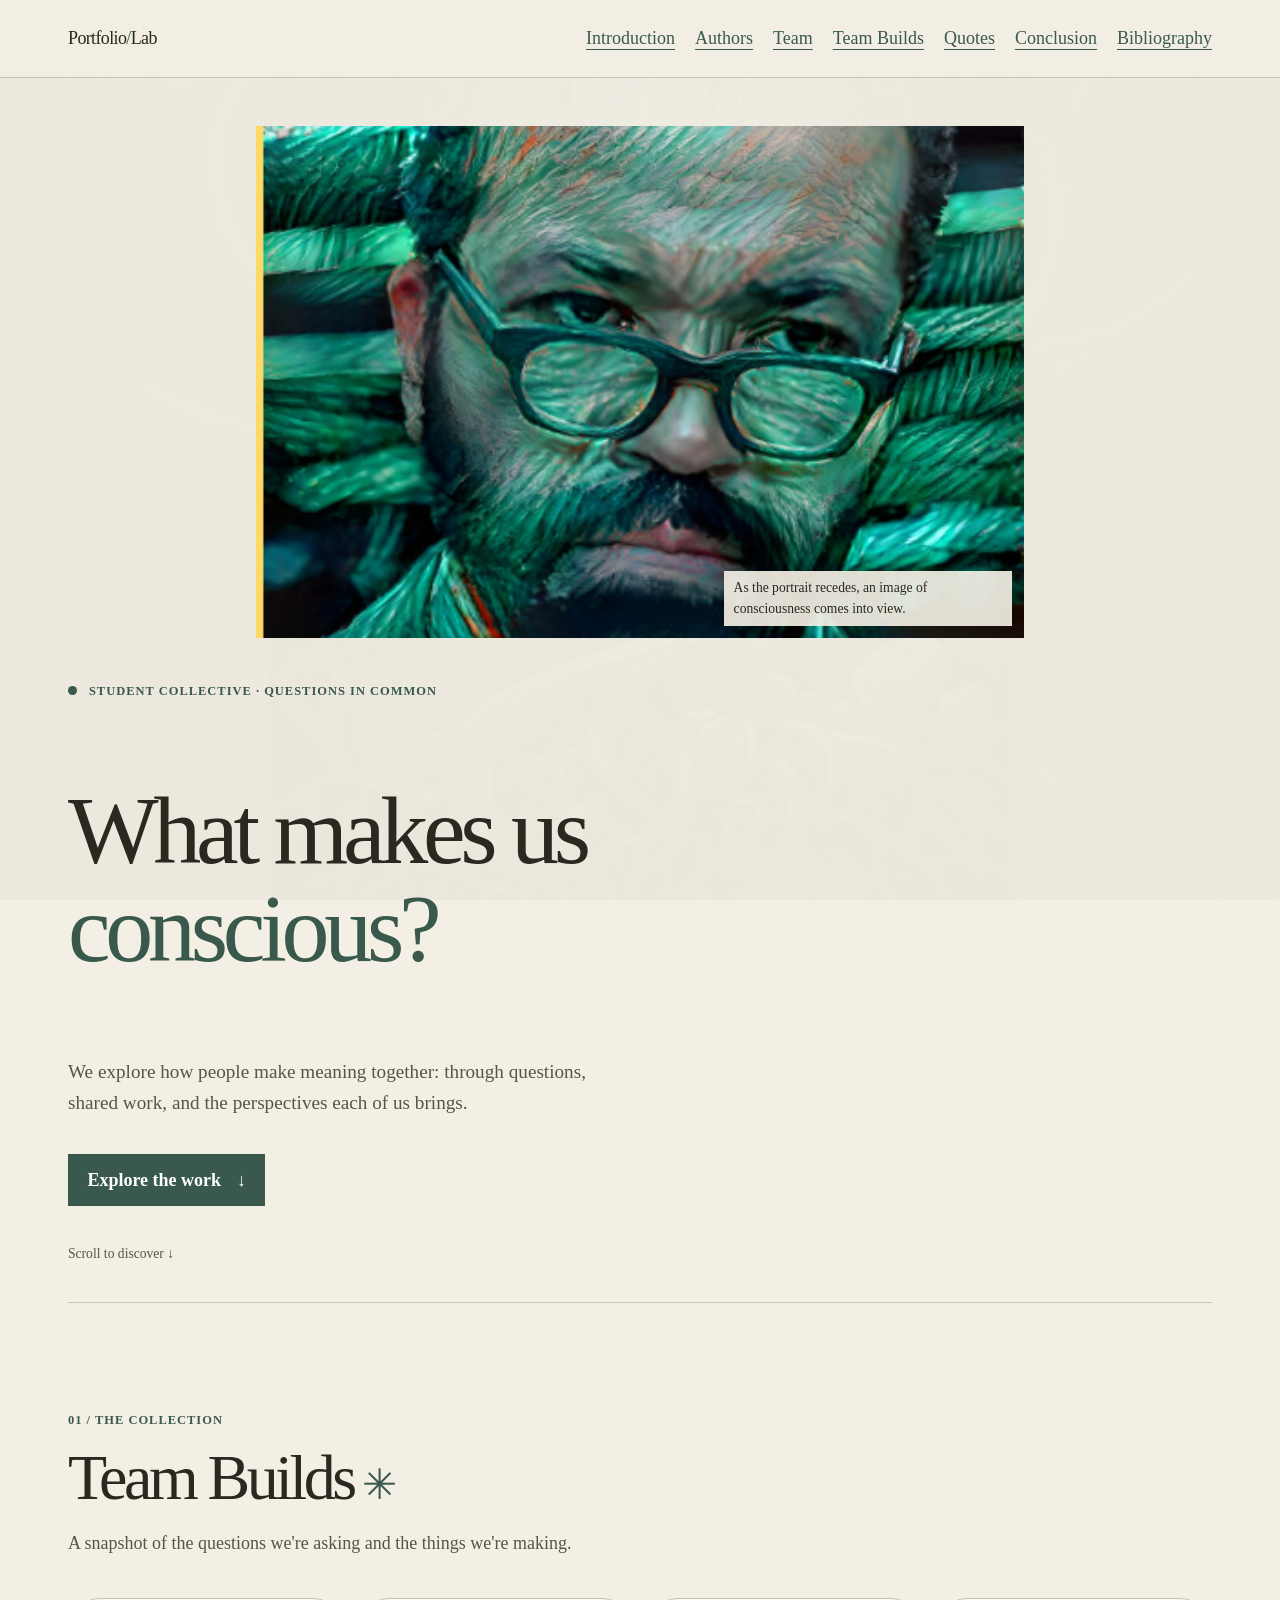
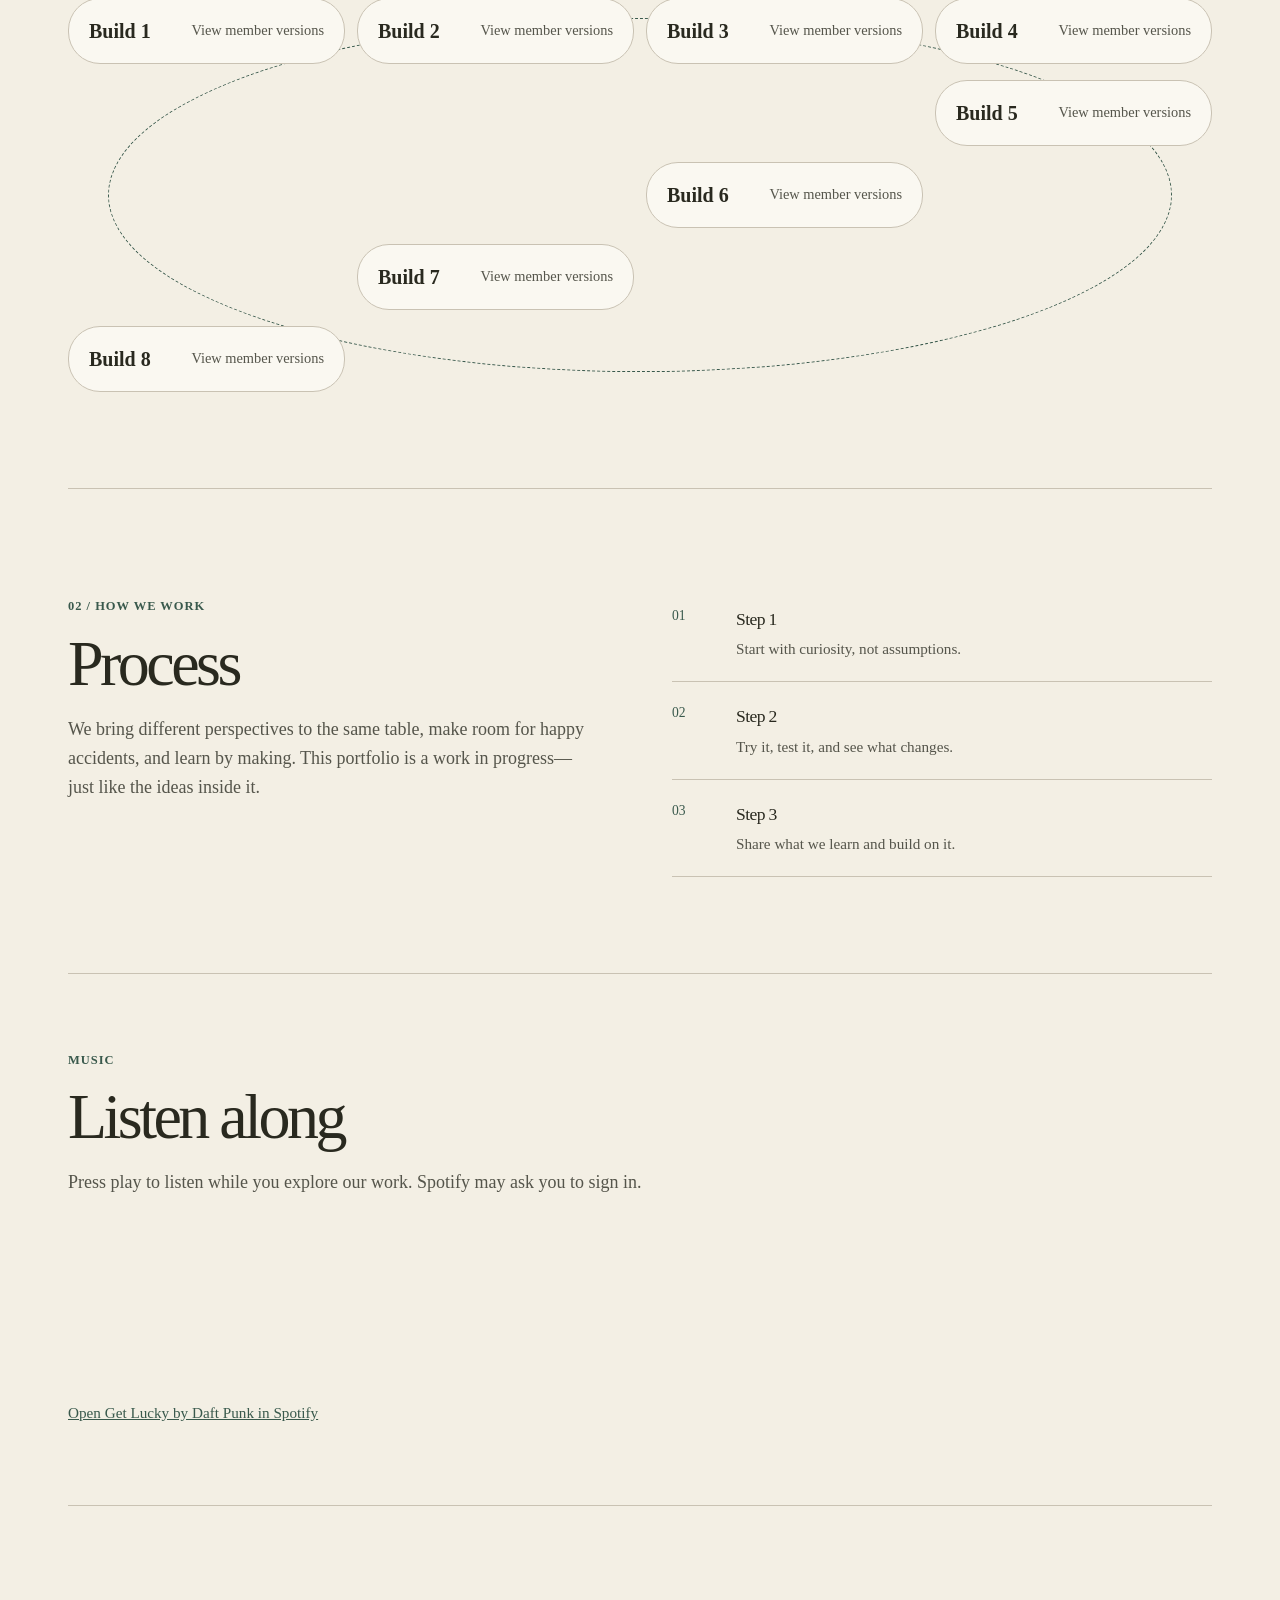
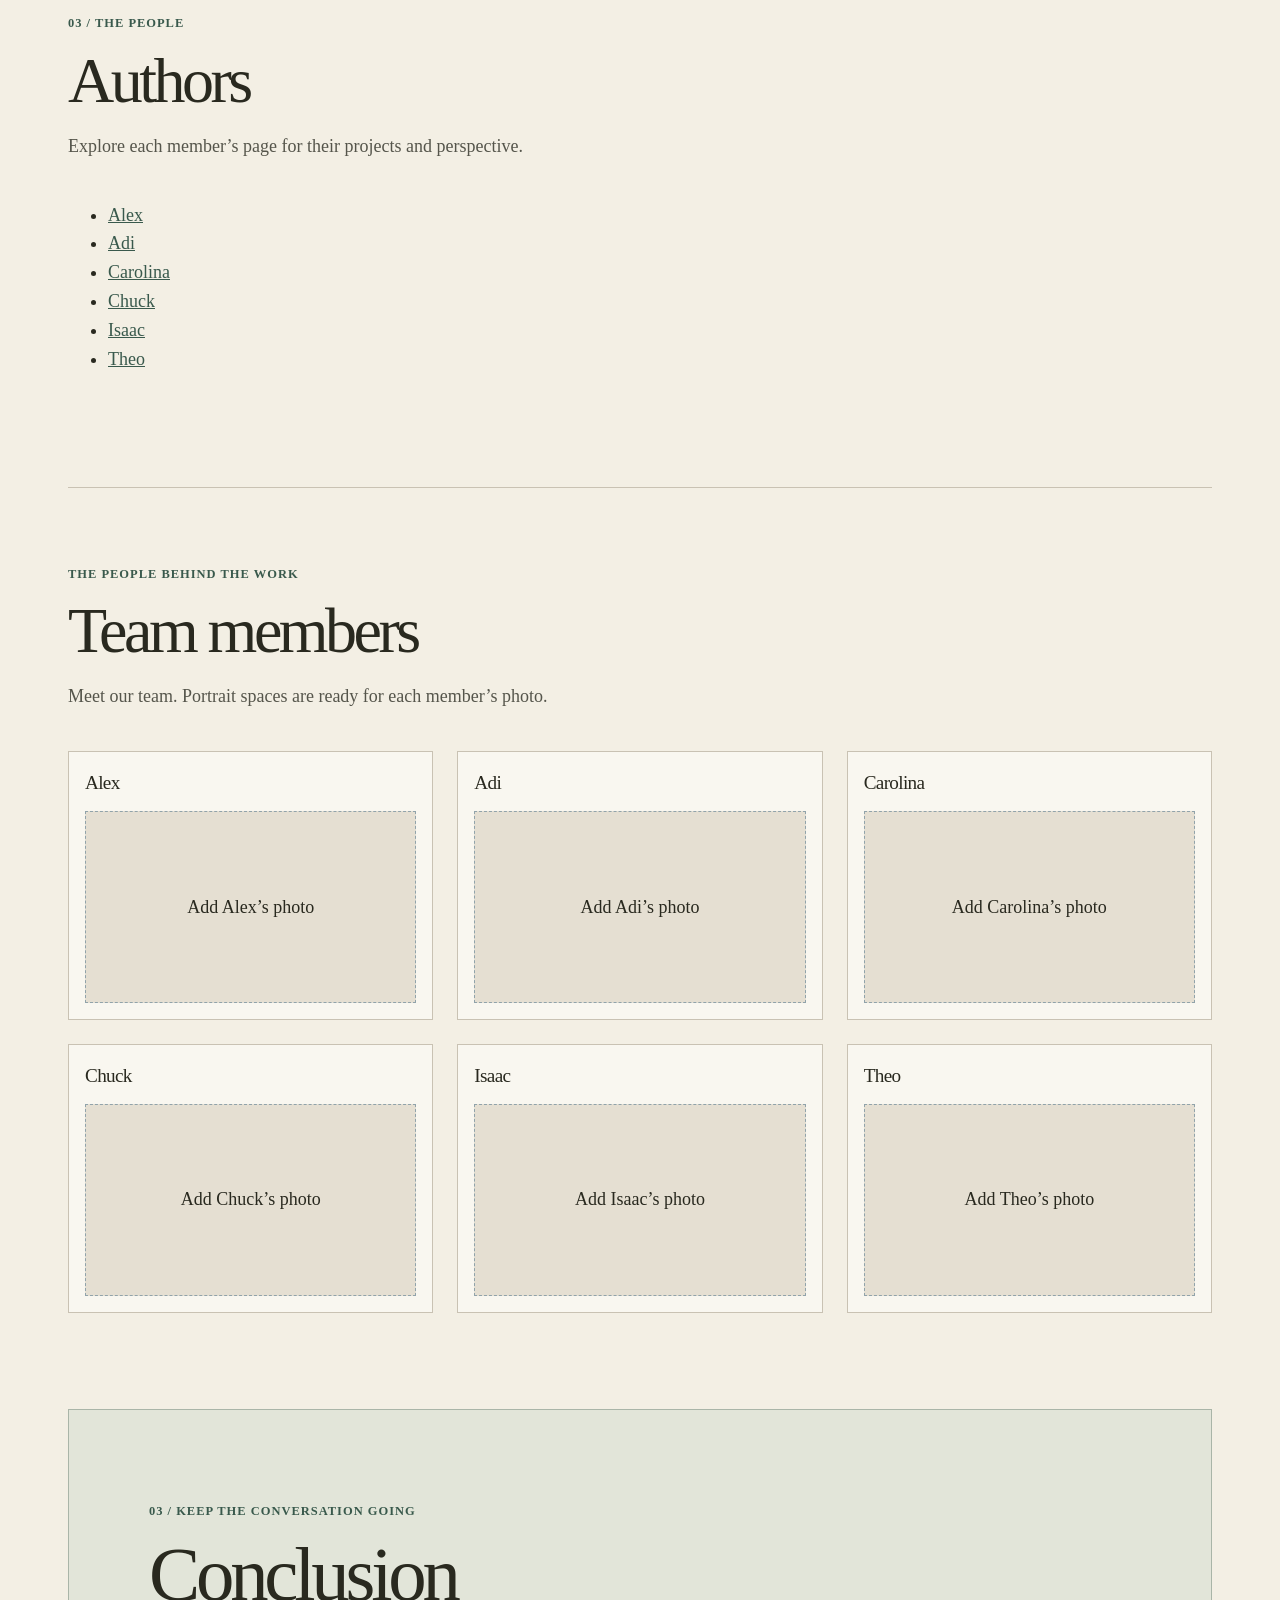
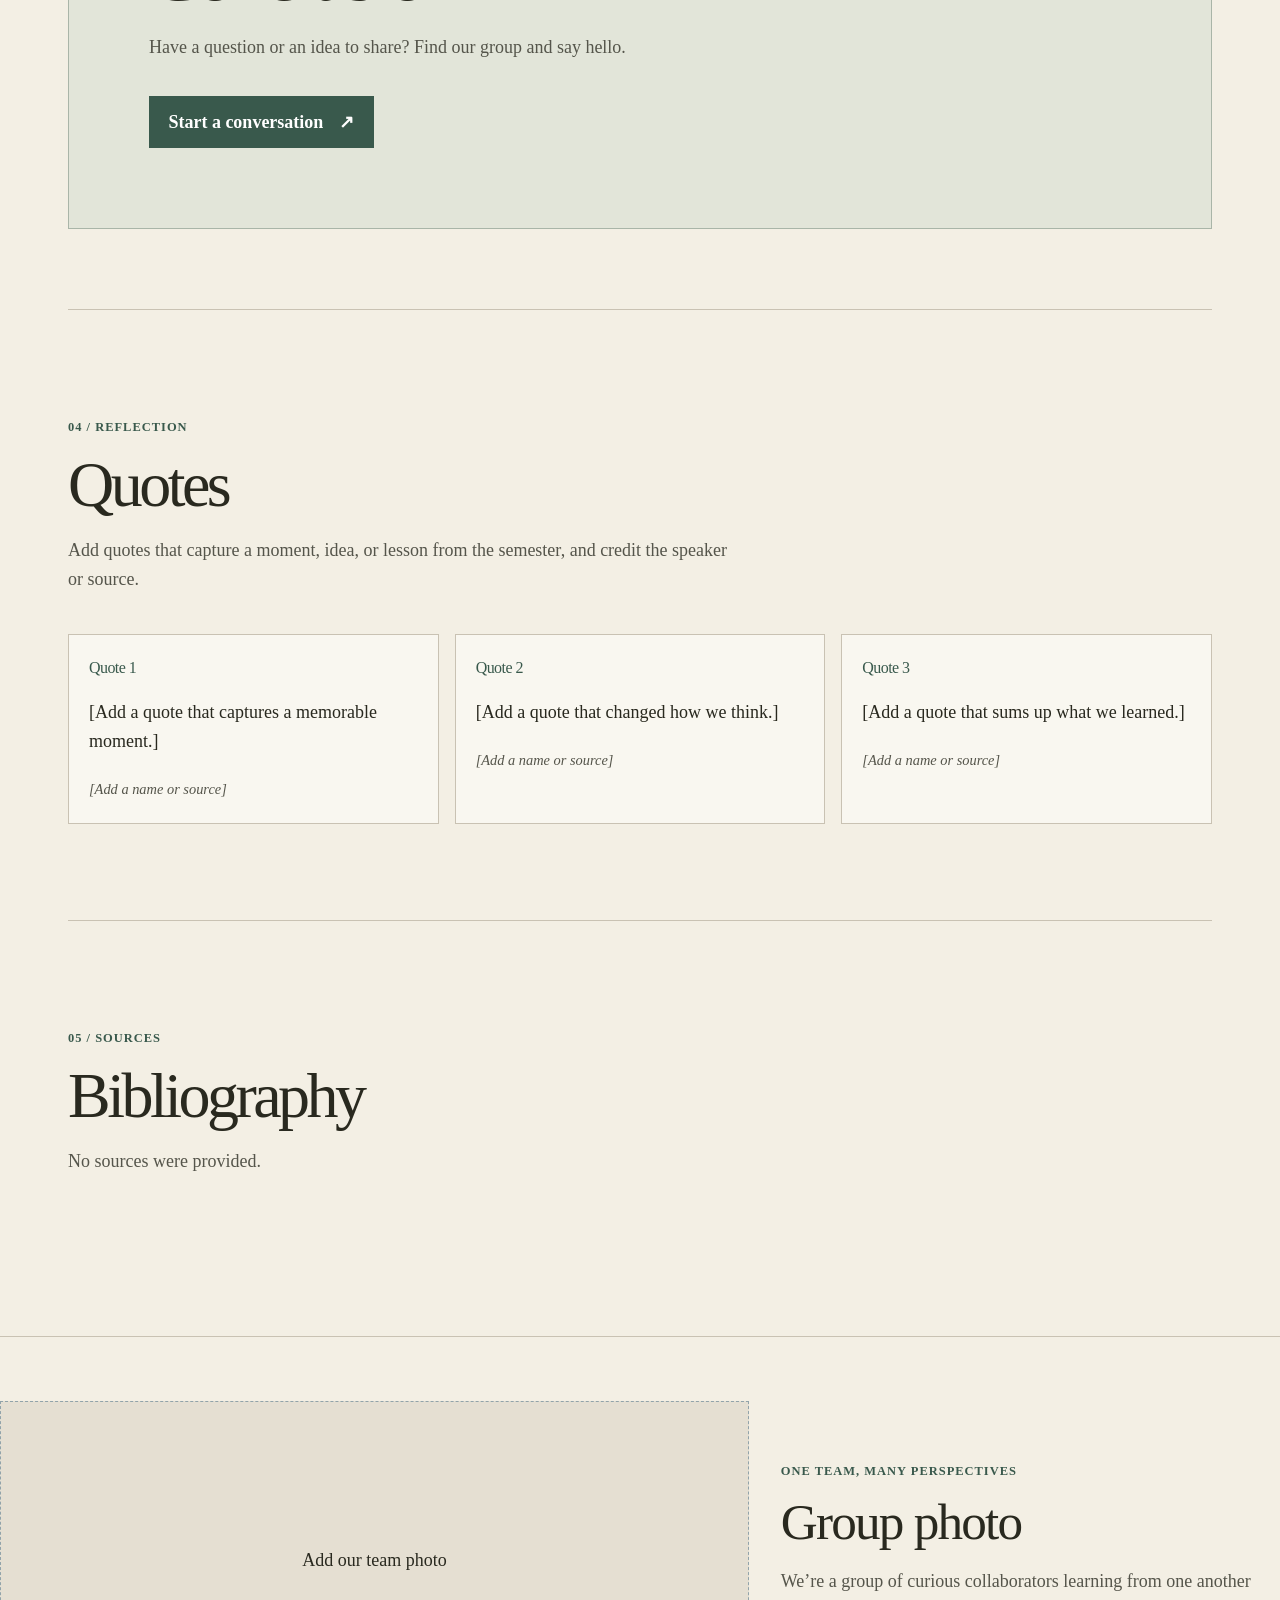
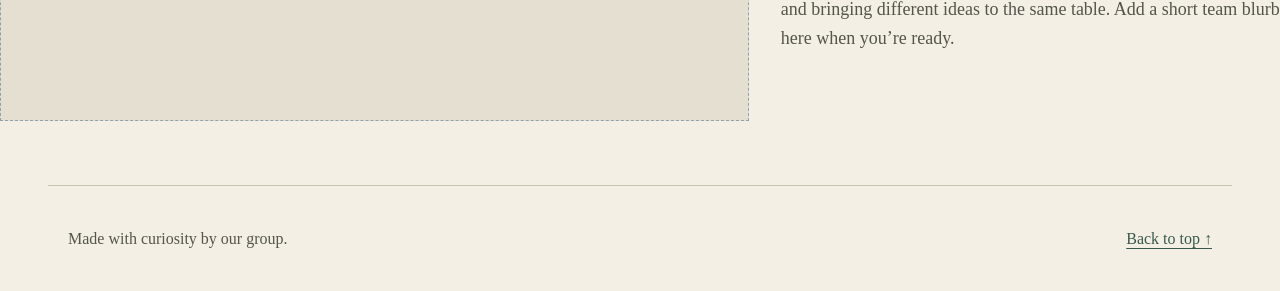
==== commit b9e088cd: "Agent: update index.html" ====
--- a/index.html
+++ b/index.html
@@ -31,7 +31,7 @@
     <section class="hero" id="introduction" aria-labelledby="hero-title">
       <figure class="hero-portrait">
         <img class="portrait-image" src="images/AI_Arnold" alt="AI-generated portrait of Arnold from Westworld">
-        <img class="brain-reveal" src="images/Representation_of_consciousness_.png" alt="">
+        <img class="brain-reveal" src="images/AI_Consciousness" alt="AI-generated image representing consciousness">
         <figcaption>As the portrait recedes, an image of consciousness comes into view.</figcaption>
       </figure>
       <div class="hero-copy">
--- a/styles.css
+++ b/styles.css
@@ -342,6 +342,90 @@
   gap: 1rem;
 }
 
+.build-list {
+  position: relative;
+  display: grid;
+  grid-template-columns: repeat(4, minmax(0, 1fr));
+  gap: 1rem 0.75rem;
+}
+
+.build-list::before {
+  position: absolute;
+  inset: 1.25rem 2.5rem;
+  border: 1px dashed var(--accent);
+  border-radius: 50%;
+  content: "";
+  pointer-events: none;
+}
+
+.build-accordion {
+  position: relative;
+  z-index: 1;
+  border: 1px solid var(--border);
+  border-radius: 2rem;
+  background: var(--panel);
+}
+
+.build-accordion:nth-child(5) { grid-column: 4; }
+.build-accordion:nth-child(6) { grid-column: 3; }
+.build-accordion:nth-child(7) { grid-column: 2; }
+.build-accordion:nth-child(8) { grid-column: 1; }
+
+.build-accordion[open] {
+  border-radius: 1rem;
+}
+
+.build-accordion summary {
+  display: flex;
+  min-height: 4rem;
+  align-items: center;
+  justify-content: space-between;
+  gap: 1rem;
+  padding: 1rem 1.25rem;
+  color: var(--text);
+  cursor: pointer;
+  font-size: 1.25rem;
+  font-weight: 700;
+  list-style-position: inside;
+}
+
+.build-accordion summary::marker {
+  color: var(--accent);
+}
+
+.build-accordion summary span {
+  color: var(--muted);
+  font-size: 0.9rem;
+  font-weight: 400;
+}
+
+.build-accordion summary:focus-visible {
+  outline: 3px solid var(--accent);
+  outline-offset: 3px;
+}
+
+.build-version-grid {
+  display: grid;
+  grid-template-columns: repeat(3, minmax(0, 1fr));
+  gap: 0.75rem;
+  margin: 0;
+  padding: 0 1.25rem 1.25rem;
+  list-style: none;
+}
+
+.build-version-grid li {
+  display: grid;
+  gap: 0.2rem;
+  padding: 0.8rem;
+  border: 1px solid var(--border);
+  background: rgb(243 239 228 / 70%);
+}
+
+.build-version-grid li span {
+  color: var(--muted);
+  font-size: 0.9rem;
+}
+
 .project-card {
   min-height: 25rem;
   padding: 1.25rem;
@@ -469,6 +553,11 @@
 @media (max-width: 760px) {
   .site-header { gap: 0.5rem; }
   nav ul { gap: 0.75rem; font-size: 0.9rem; }
+  .build-list { grid-template-columns: repeat(2, minmax(0, 1fr)); }
+  .build-list::before { inset: 1rem; }
+  .build-accordion:nth-child(3), .build-accordion:nth-child(7) { grid-column: 2; }
+  .build-accordion:nth-child(4), .build-accordion:nth-child(8) { grid-column: 1; }
+  .build-accordion:nth-child(5), .build-accordion:nth-child(6) { grid-column: auto; }
   .hero { min-height: auto; grid-template-columns: 1fr; padding: 5rem 0 6rem; }
   .orbital-art { position: absolute; top: 4rem; right: -4rem; width: min(54vw, 20rem); opacity: 0.48; }
   .hero-copy { max-width: 42rem; }
@@ -508,7 +597,7 @@
   inset: 0;
   z-index: 0;
   overflow: hidden;
-  opacity: var(--brain-opacity, 0.06);
+  opacity: var(--brain-opacity, 0.1);
   pointer-events: none;
   transition: opacity 180ms linear;
 }
@@ -516,7 +605,7 @@
 .consciousness-backdrop::after {
   position: absolute;
   inset: 0;
-  background: rgb(243 239 228 / 62%);
+  background: rgb(243 239 228 / 48%);
   content: "";
 }
 
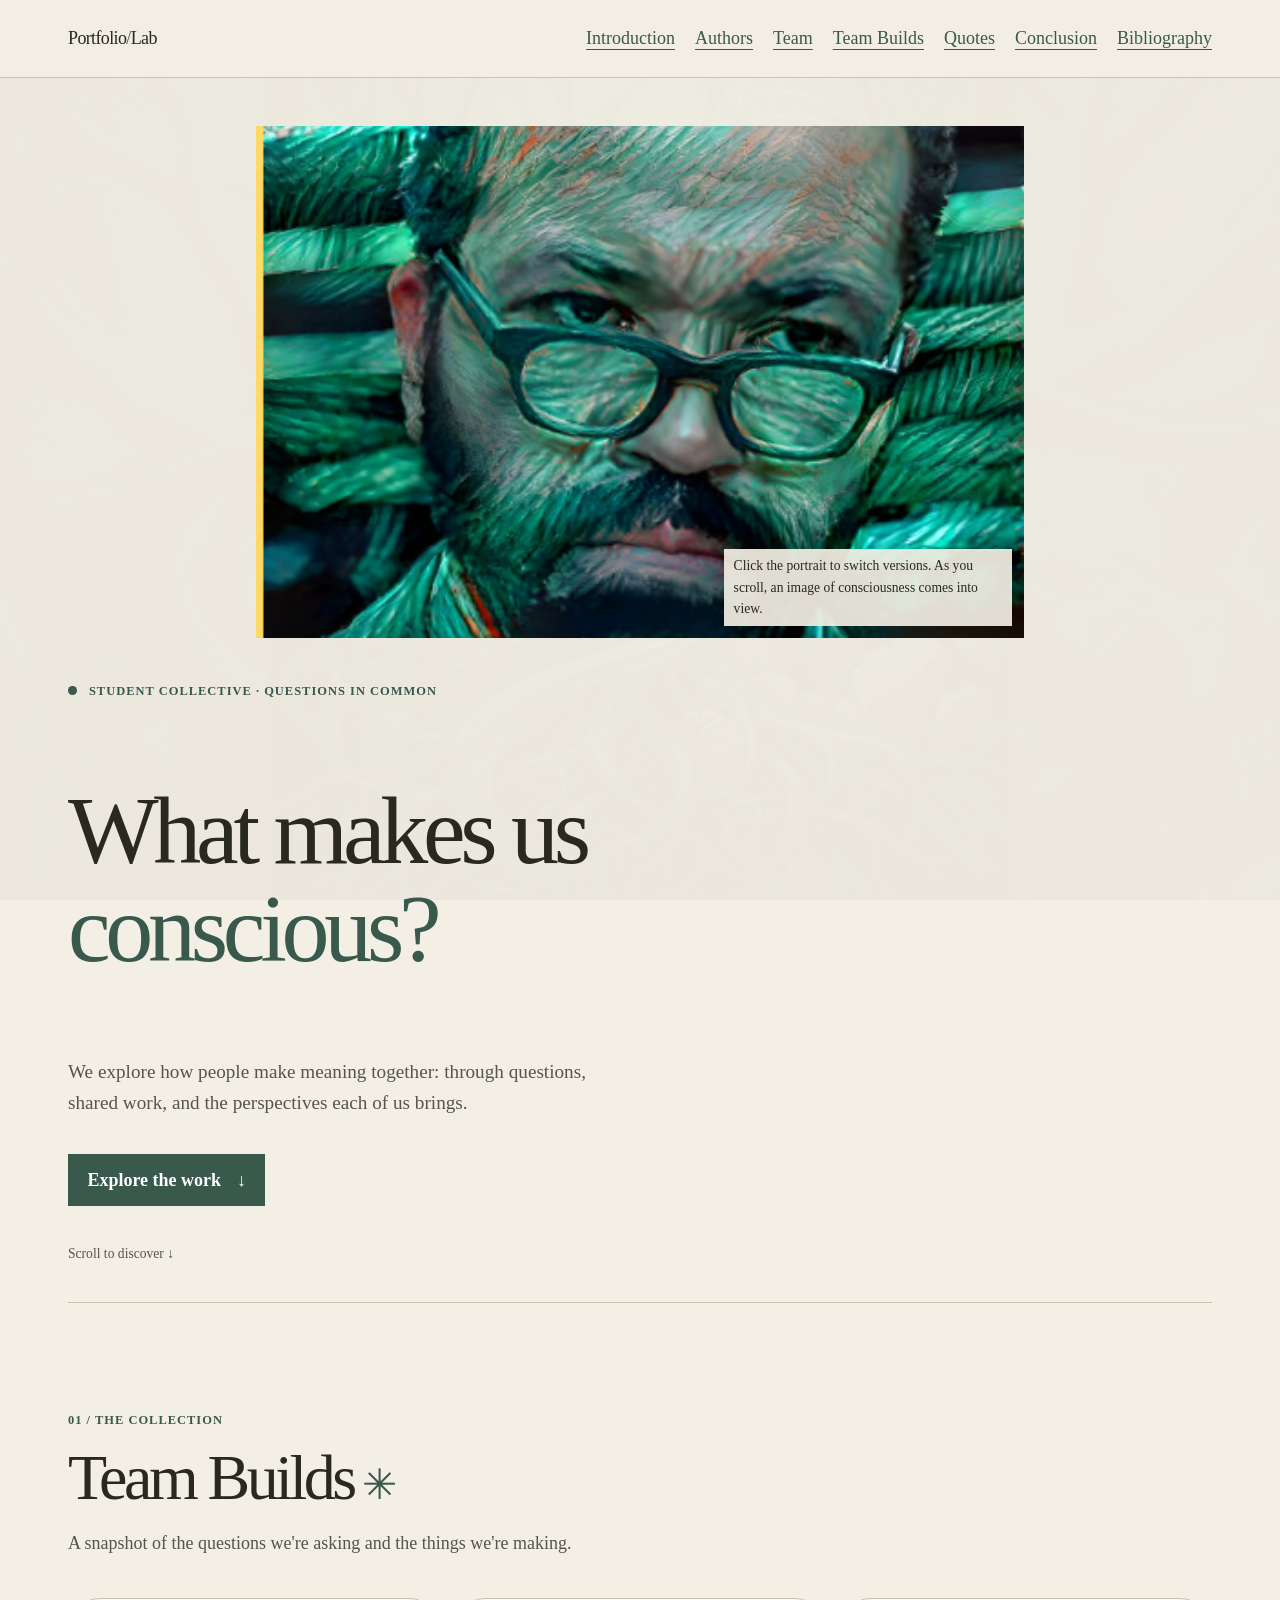
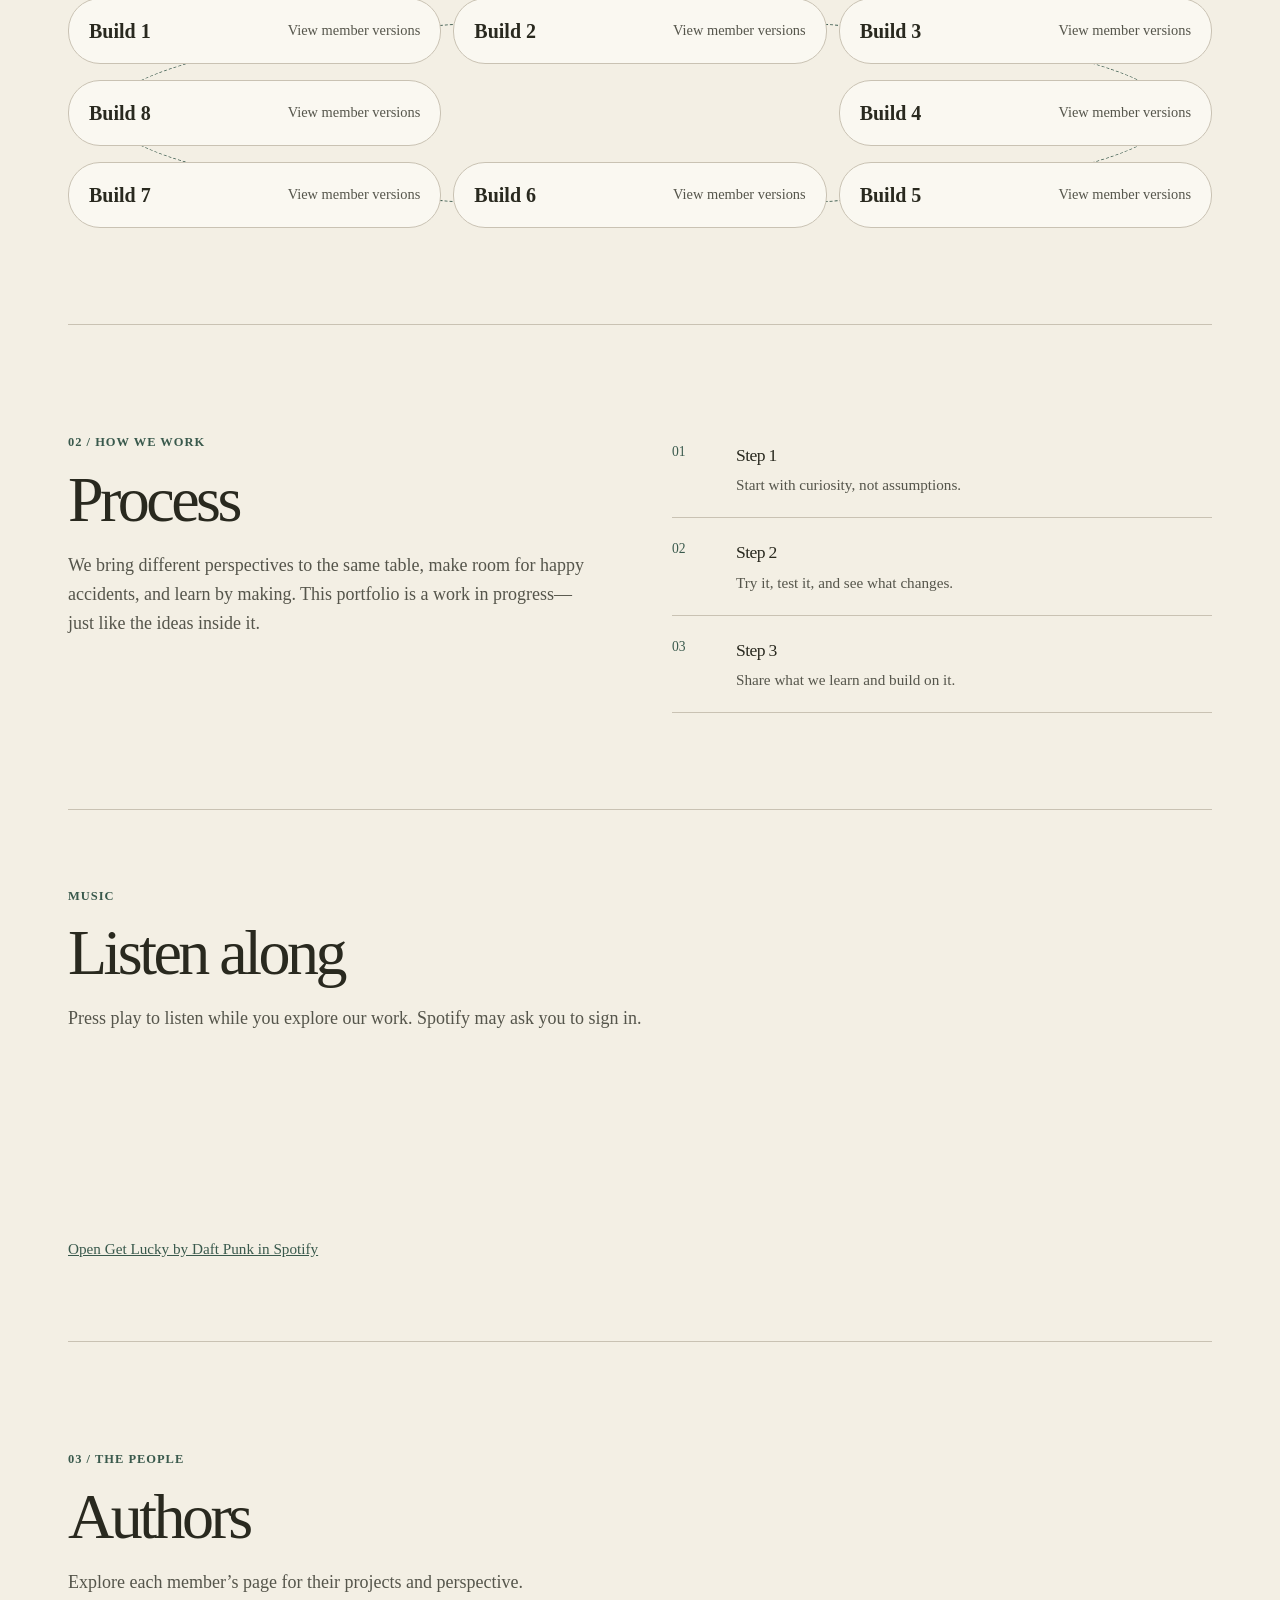
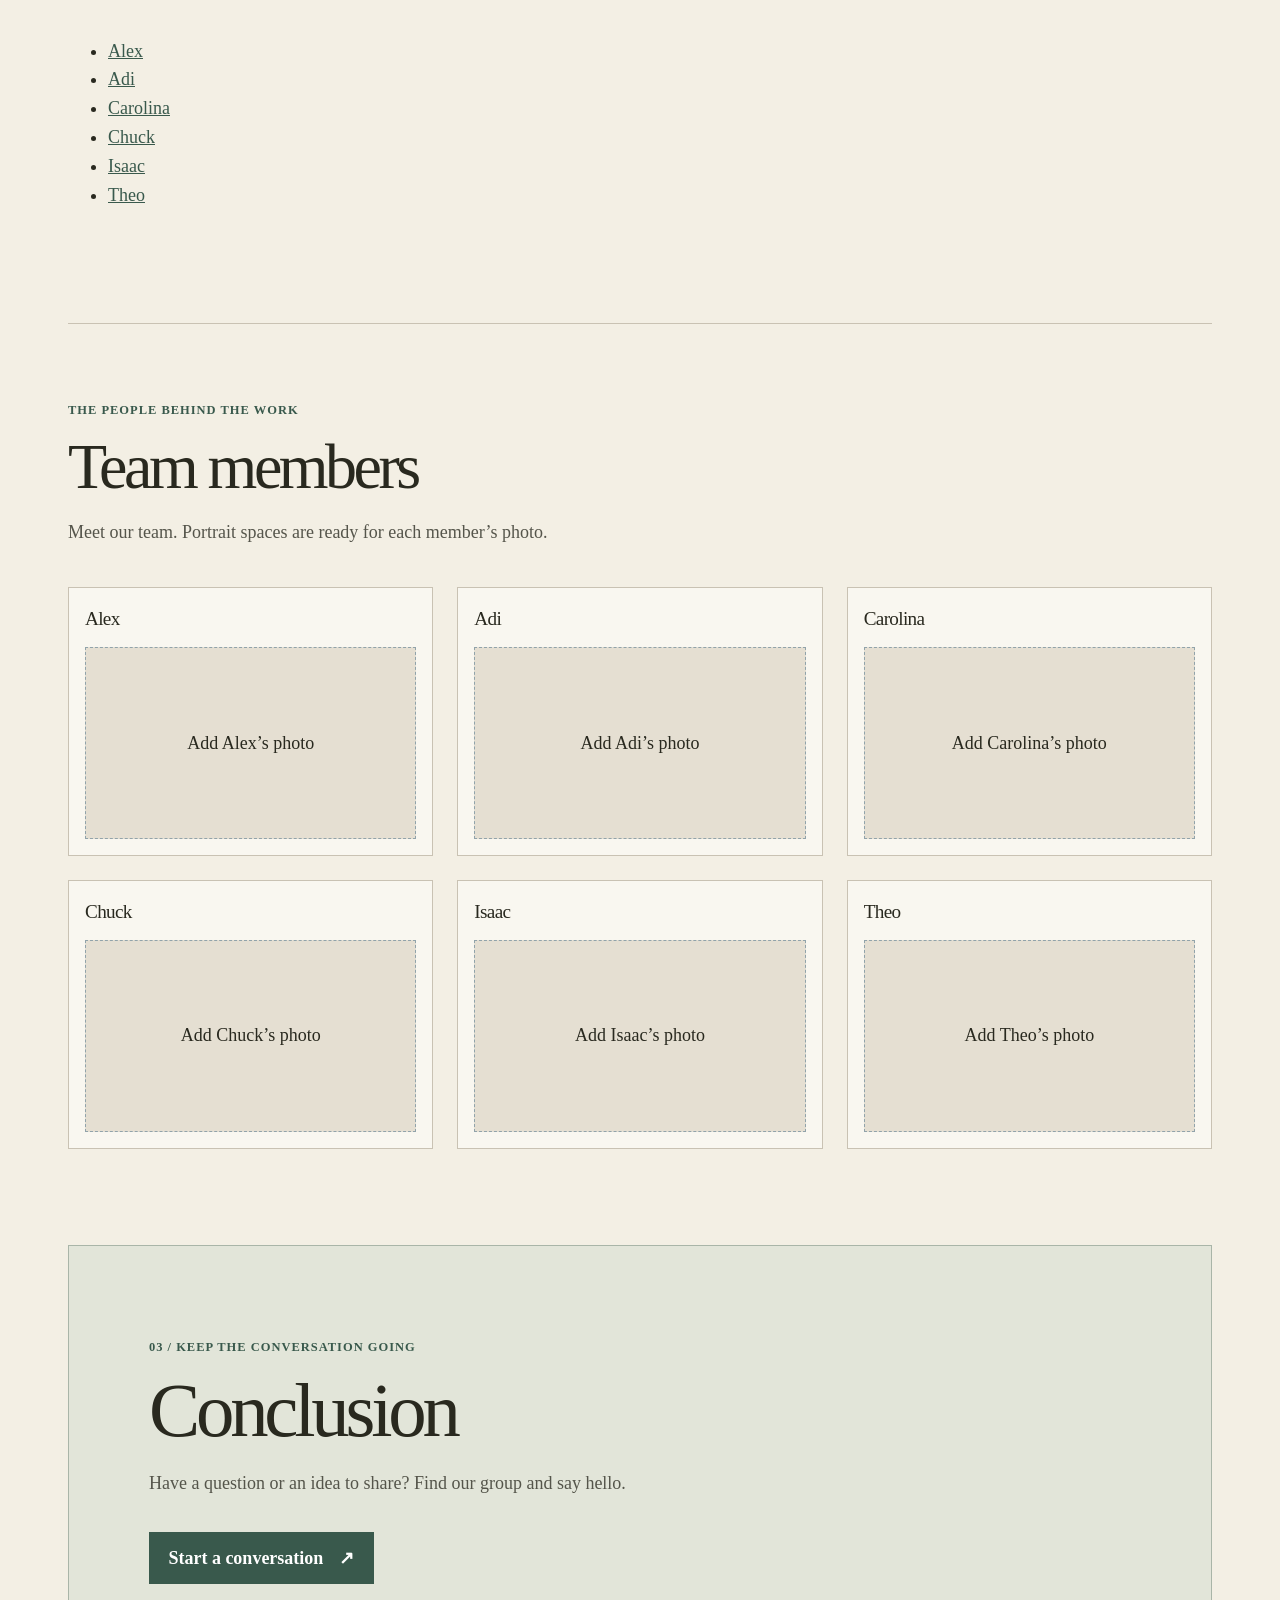
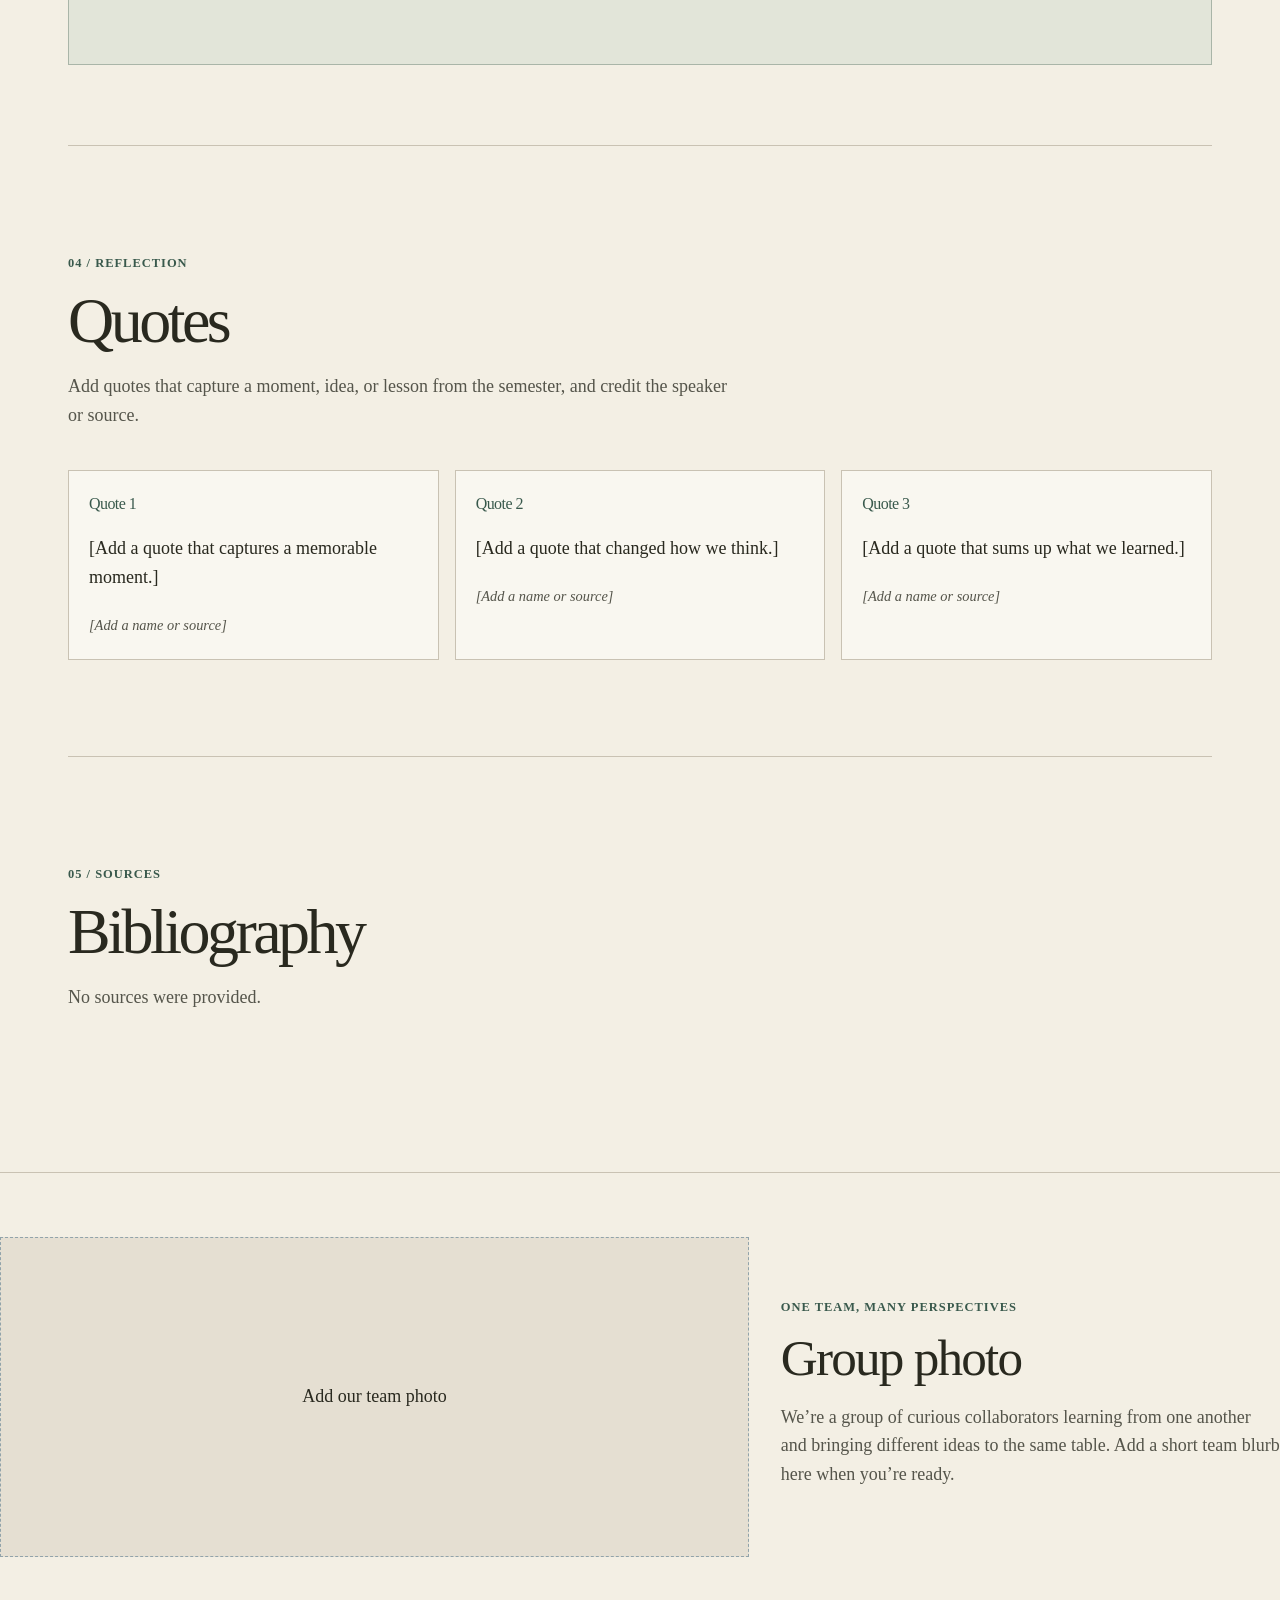
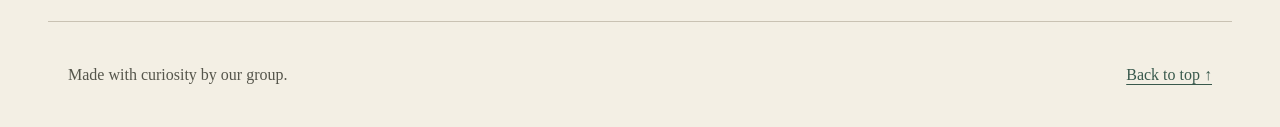
==== commit bcfa468c: "Agent: update index.html" ====
--- a/index.html
+++ b/index.html
@@ -30,9 +30,11 @@
   <main id="main">
     <section class="hero" id="introduction" aria-labelledby="hero-title">
       <figure class="hero-portrait">
-        <img class="portrait-image" src="images/AI_Arnold" alt="AI-generated portrait of Arnold from Westworld">
+        <button class="portrait-toggle" type="button" data-original-src="images/AI_Arnold" data-edited-src="images/AI_Arnold_edited" aria-label="Show the edited Arnold portrait" aria-pressed="false">
+          <img class="portrait-image" src="images/AI_Arnold" alt="AI-generated portrait of Arnold from Westworld">
+        </button>
         <img class="brain-reveal" src="images/AI_Consciousness" alt="AI-generated image representing consciousness">
-        <figcaption>As the portrait recedes, an image of consciousness comes into view.</figcaption>
+        <figcaption>Click the portrait to switch versions. As you scroll, an image of consciousness comes into view.</figcaption>
       </figure>
       <div class="hero-copy">
         <p class="eyebrow"><span class="status-dot" aria-hidden="true"></span> Student collective · Questions in common</p>
--- a/styles.css
+++ b/styles.css
@@ -345,7 +345,7 @@
 .build-list {
   position: relative;
   display: grid;
-  grid-template-columns: repeat(4, minmax(0, 1fr));
+  grid-template-columns: repeat(3, minmax(0, 1fr));
   gap: 1rem 0.75rem;
 }
 
@@ -366,10 +366,14 @@
   background: var(--panel);
 }
 
-.build-accordion:nth-child(5) { grid-column: 4; }
-.build-accordion:nth-child(6) { grid-column: 3; }
-.build-accordion:nth-child(7) { grid-column: 2; }
-.build-accordion:nth-child(8) { grid-column: 1; }
+.build-accordion:nth-child(1) { grid-column: 1; grid-row: 1; }
+.build-accordion:nth-child(2) { grid-column: 2; grid-row: 1; }
+.build-accordion:nth-child(3) { grid-column: 3; grid-row: 1; }
+.build-accordion:nth-child(4) { grid-column: 3; grid-row: 2; }
+.build-accordion:nth-child(5) { grid-column: 3; grid-row: 3; }
+.build-accordion:nth-child(6) { grid-column: 2; grid-row: 3; }
+.build-accordion:nth-child(7) { grid-column: 1; grid-row: 3; }
+.build-accordion:nth-child(8) { grid-column: 1; grid-row: 2; }
 
 .build-accordion[open] {
   border-radius: 1rem;
@@ -554,10 +558,8 @@
   .site-header { gap: 0.5rem; }
   nav ul { gap: 0.75rem; font-size: 0.9rem; }
   .build-list { grid-template-columns: repeat(2, minmax(0, 1fr)); }
-  .build-list::before { inset: 1rem; }
-  .build-accordion:nth-child(3), .build-accordion:nth-child(7) { grid-column: 2; }
-  .build-accordion:nth-child(4), .build-accordion:nth-child(8) { grid-column: 1; }
-  .build-accordion:nth-child(5), .build-accordion:nth-child(6) { grid-column: auto; }
+  .build-list::before { display: none; }
+  .build-accordion { grid-column: auto; grid-row: auto; }
   .hero { min-height: auto; grid-template-columns: 1fr; padding: 5rem 0 6rem; }
   .orbital-art { position: absolute; top: 4rem; right: -4rem; width: min(54vw, 20rem); opacity: 0.48; }
   .hero-copy { max-width: 42rem; }
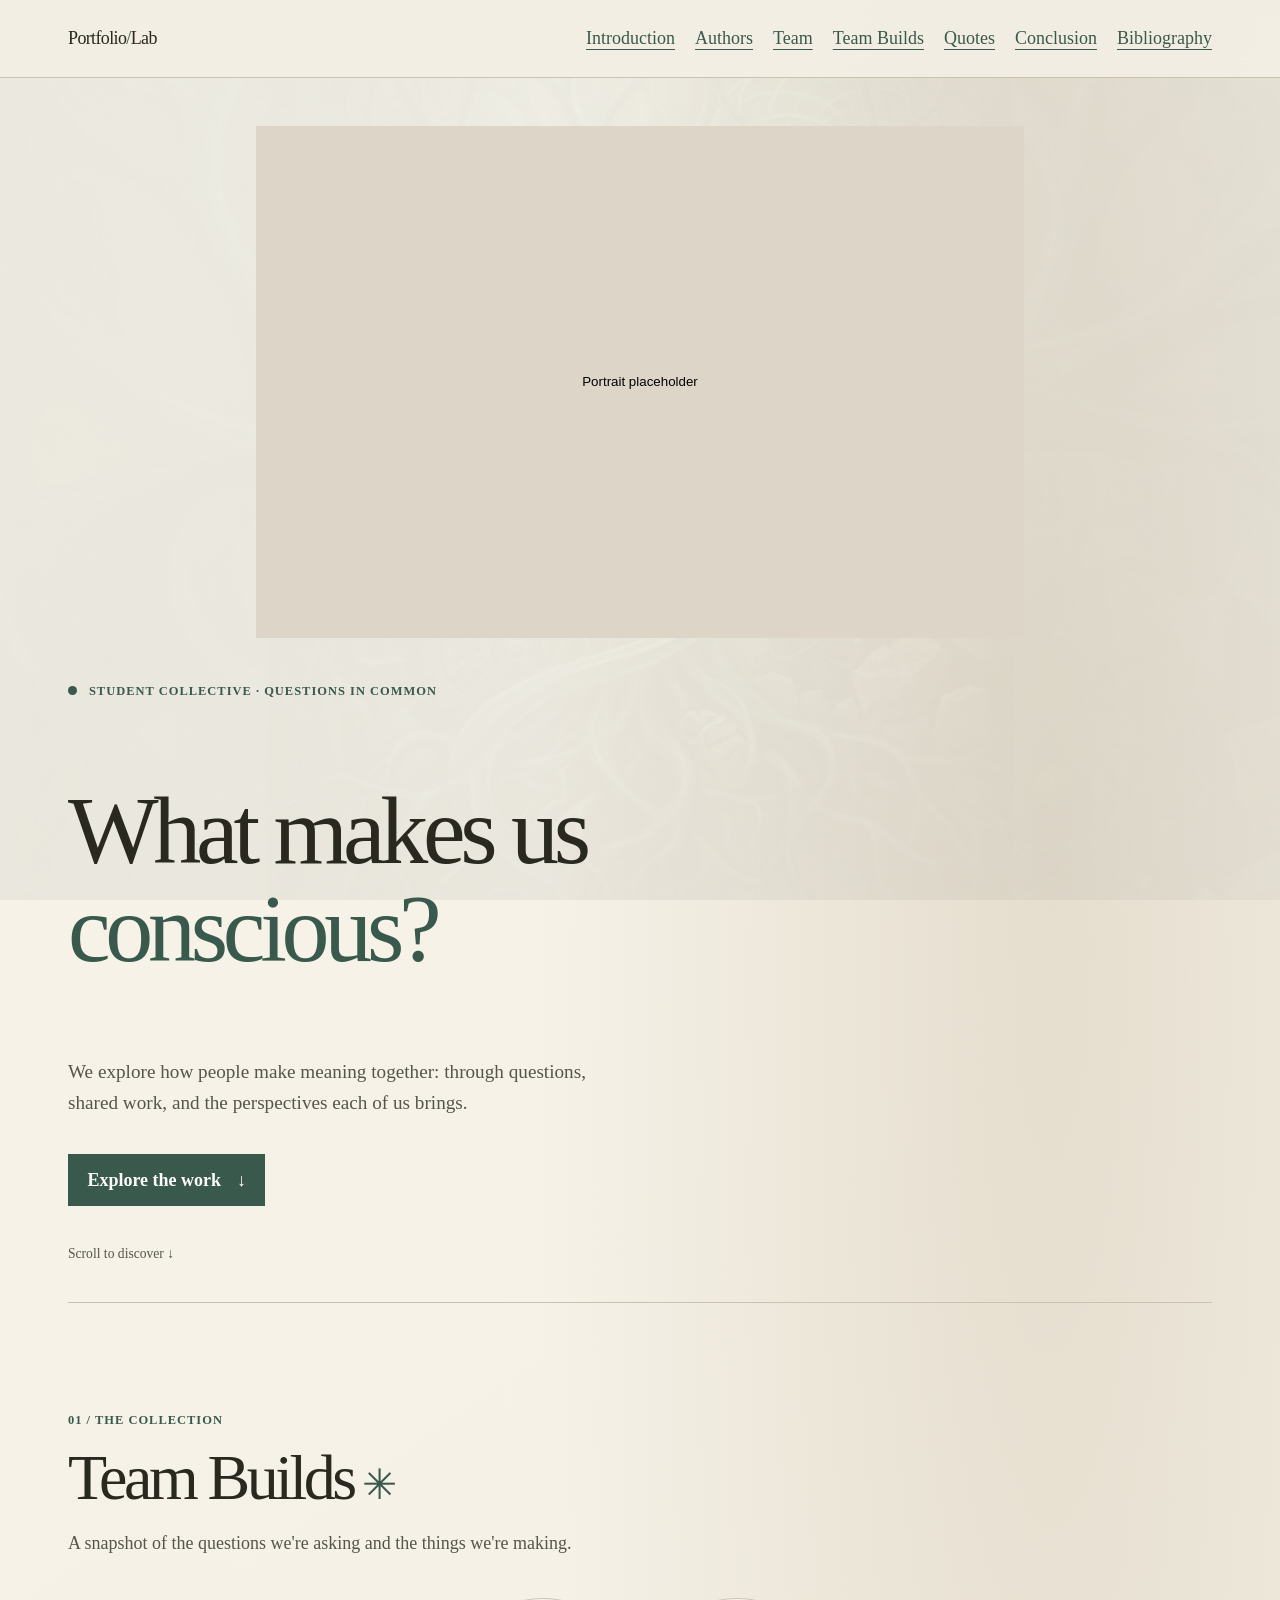
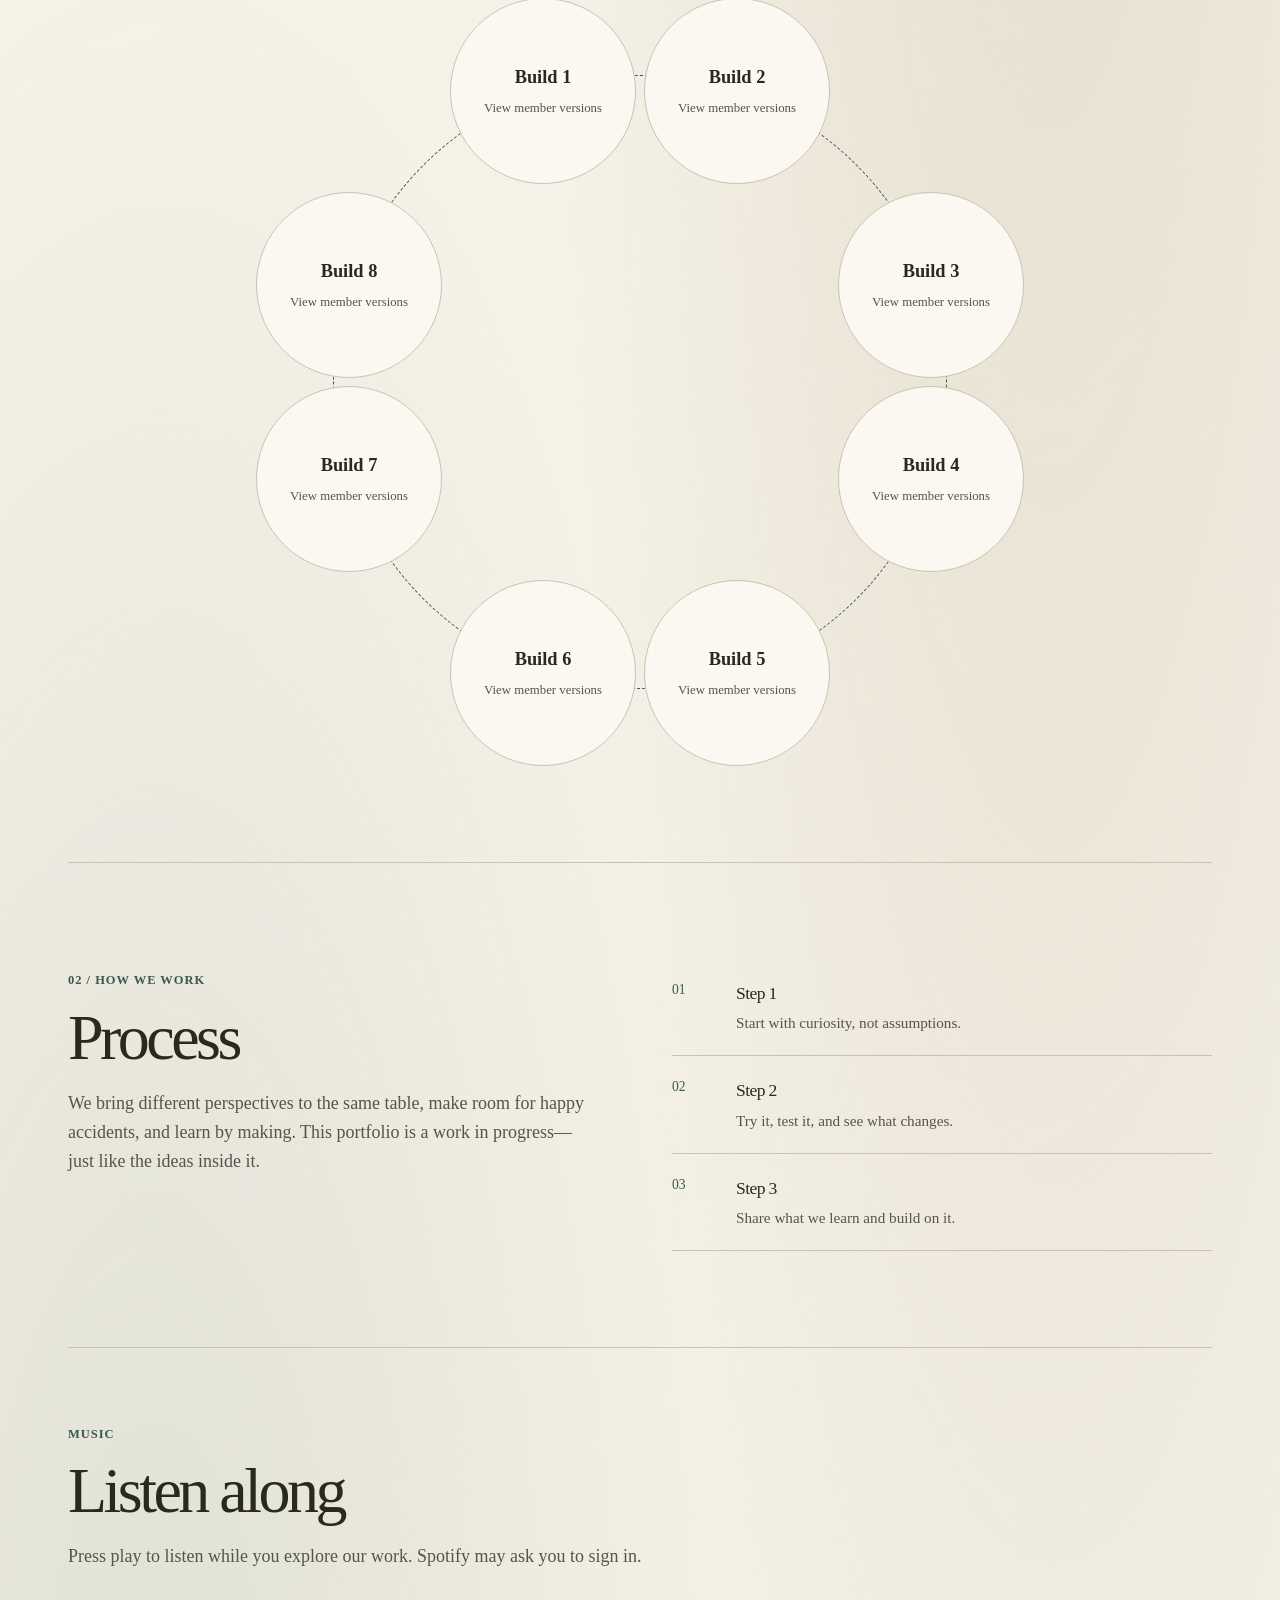
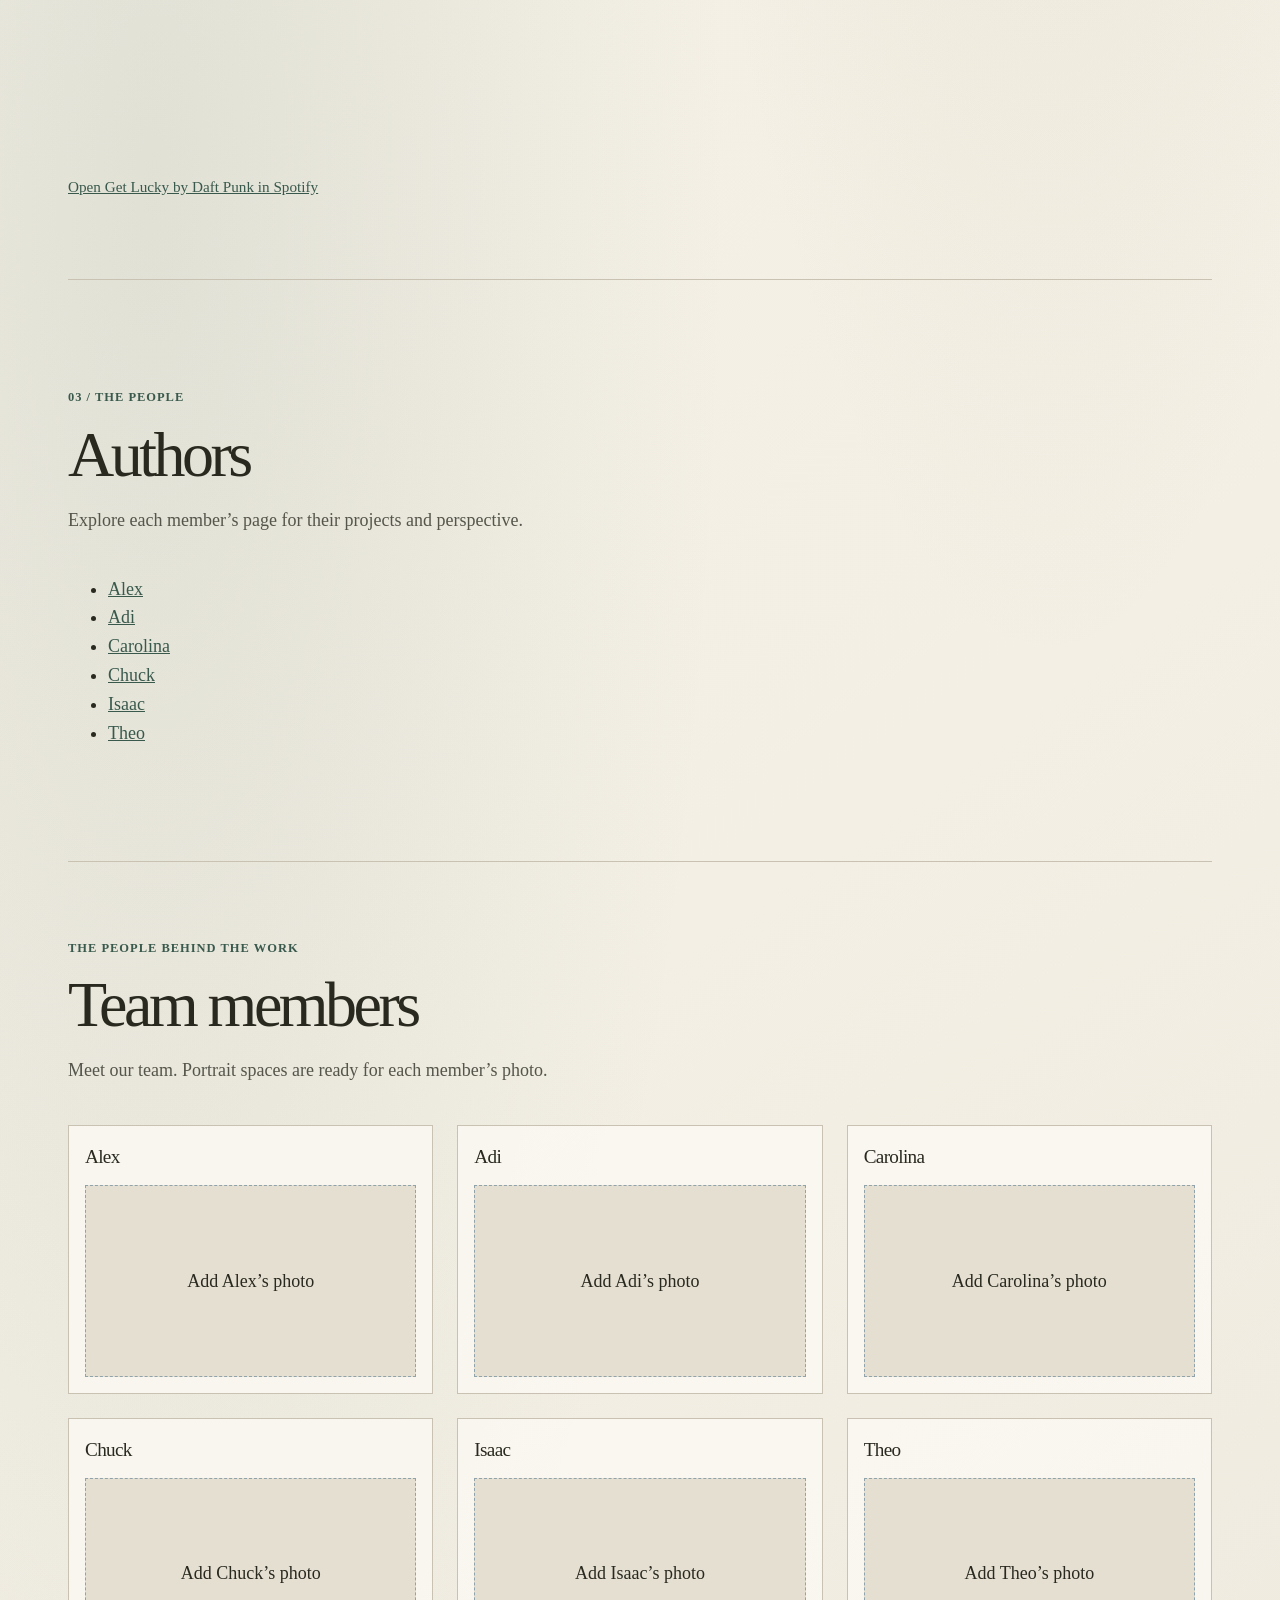
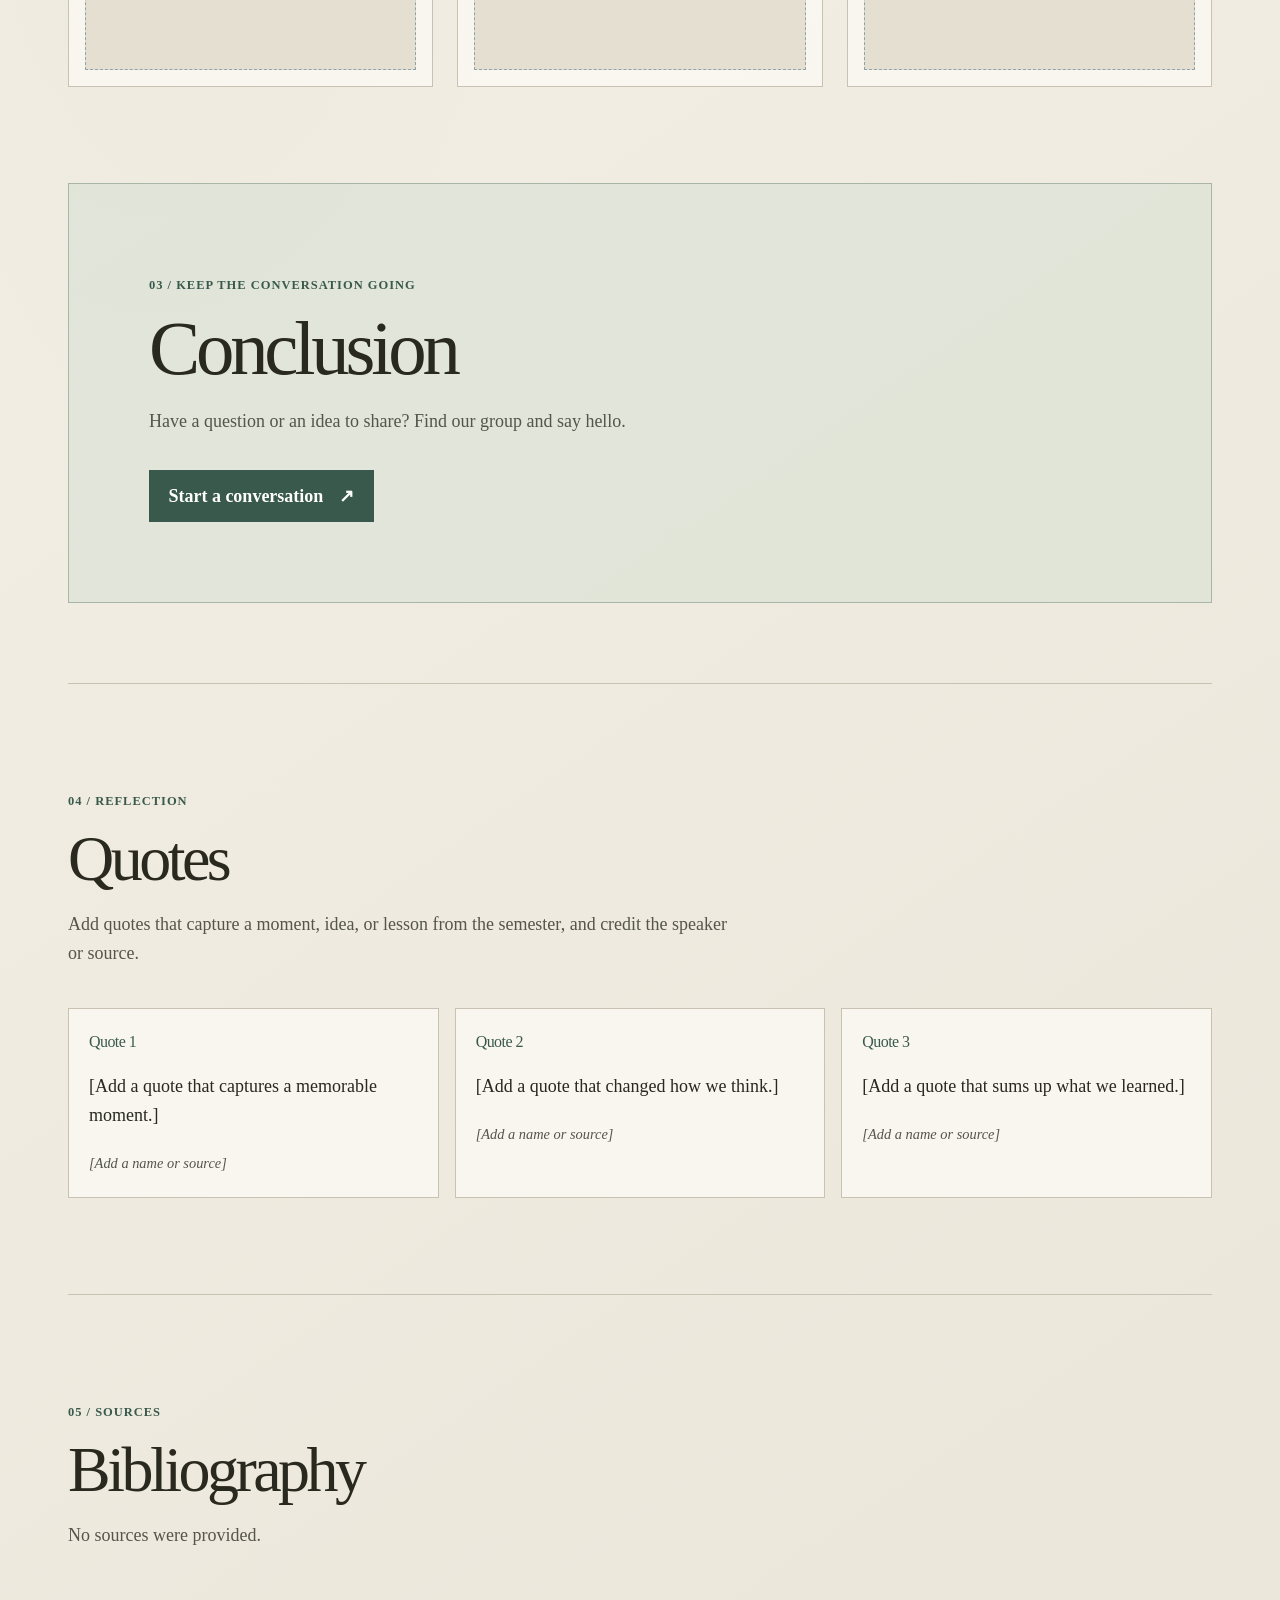
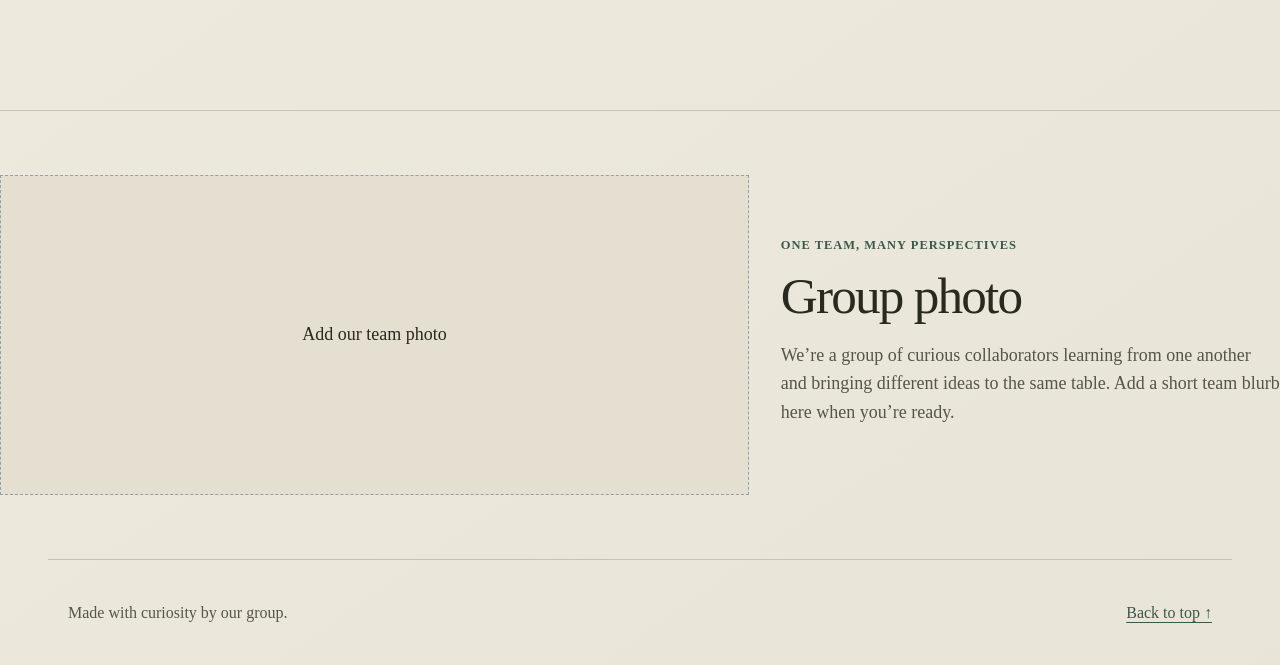
==== commit 61ff1859: "Agent: update index.html" ====
--- a/index.html
+++ b/index.html
@@ -30,11 +30,10 @@
   <main id="main">
     <section class="hero" id="introduction" aria-labelledby="hero-title">
       <figure class="hero-portrait">
-        <button class="portrait-toggle" type="button" data-original-src="images/AI_Arnold" data-edited-src="images/AI_Arnold_edited" aria-label="Show the edited Arnold portrait" aria-pressed="false">
-          <img class="portrait-image" src="images/AI_Arnold" alt="AI-generated portrait of Arnold from Westworld">
+        <button class="portrait-toggle" type="button" aria-label="Reveal the image representing consciousness" aria-pressed="false">
+          <span class="portrait-placeholder">Portrait placeholder</span>
+          <img class="brain-reveal" src="images/AI_Consciousness" alt="AI-generated image representing consciousness" hidden>
         </button>
-        <img class="brain-reveal" src="images/AI_Consciousness" alt="AI-generated image representing consciousness">
-        <figcaption>Click the portrait to switch versions. As you scroll, an image of consciousness comes into view.</figcaption>
       </figure>
       <div class="hero-copy">
         <p class="eyebrow"><span class="status-dot" aria-hidden="true"></span> Student collective · Questions in common</p>
--- a/styles.css
+++ b/styles.css
@@ -345,13 +345,17 @@
 .build-list {
   position: relative;
   display: grid;
-  grid-template-columns: repeat(3, minmax(0, 1fr));
-  gap: 1rem 0.75rem;
+  width: min(100%, 48rem);
+  aspect-ratio: 1;
+  grid-template-columns: repeat(4, minmax(0, 1fr));
+  grid-template-rows: repeat(4, minmax(0, 1fr));
+  gap: 0.5rem;
+  margin: 0 auto;
 }
 
 .build-list::before {
   position: absolute;
-  inset: 1.25rem 2.5rem;
+  inset: 10%;
   border: 1px dashed var(--accent);
   border-radius: 50%;
   content: "";
@@ -361,36 +365,47 @@
 .build-accordion {
   position: relative;
   z-index: 1;
+  align-self: center;
+  aspect-ratio: 1;
   border: 1px solid var(--border);
-  border-radius: 2rem;
+  border-radius: 50%;
   background: var(--panel);
 }
 
-.build-accordion:nth-child(1) { grid-column: 1; grid-row: 1; }
-.build-accordion:nth-child(2) { grid-column: 2; grid-row: 1; }
-.build-accordion:nth-child(3) { grid-column: 3; grid-row: 1; }
-.build-accordion:nth-child(4) { grid-column: 3; grid-row: 2; }
-.build-accordion:nth-child(5) { grid-column: 3; grid-row: 3; }
-.build-accordion:nth-child(6) { grid-column: 2; grid-row: 3; }
+.build-accordion:nth-child(1) { grid-column: 2; grid-row: 1; }
+.build-accordion:nth-child(2) { grid-column: 3; grid-row: 1; }
+.build-accordion:nth-child(3) { grid-column: 4; grid-row: 2; }
+.build-accordion:nth-child(4) { grid-column: 4; grid-row: 3; }
+.build-accordion:nth-child(5) { grid-column: 3; grid-row: 4; }
+.build-accordion:nth-child(6) { grid-column: 2; grid-row: 4; }
 .build-accordion:nth-child(7) { grid-column: 1; grid-row: 3; }
 .build-accordion:nth-child(8) { grid-column: 1; grid-row: 2; }
 
 .build-accordion[open] {
+  z-index: 3;
+  grid-column: 1 / -1;
+  grid-row: 1 / -1;
+  place-self: center;
+  width: min(100%, 40rem);
+  height: auto;
+  aspect-ratio: auto;
   border-radius: 1rem;
 }
 
 .build-accordion summary {
   display: flex;
-  min-height: 4rem;
+  min-height: 100%;
+  flex-direction: column;
   align-items: center;
-  justify-content: space-between;
-  gap: 1rem;
-  padding: 1rem 1.25rem;
+  justify-content: center;
+  gap: 0.35rem;
+  padding: 0.75rem;
   color: var(--text);
   cursor: pointer;
-  font-size: 1.25rem;
+  font-size: 1.15rem;
   font-weight: 700;
   list-style-position: inside;
+  text-align: center;
 }
 
 .build-accordion summary::marker {
@@ -399,8 +414,15 @@
 
 .build-accordion summary span {
   color: var(--muted);
-  font-size: 0.9rem;
+  font-size: 0.8rem;
   font-weight: 400;
+}
+
+.build-accordion[open] summary {
+  min-height: 4rem;
+  flex-direction: row;
+  justify-content: space-between;
+  text-align: left;
 }
 
 .build-accordion summary:focus-visible {
@@ -557,9 +579,12 @@
 @media (max-width: 760px) {
   .site-header { gap: 0.5rem; }
   nav ul { gap: 0.75rem; font-size: 0.9rem; }
-  .build-list { grid-template-columns: repeat(2, minmax(0, 1fr)); }
+  .build-list { width: 100%; aspect-ratio: auto; grid-template-columns: repeat(2, minmax(0, 1fr)); grid-template-rows: auto; }
   .build-list::before { display: none; }
-  .build-accordion { grid-column: auto; grid-row: auto; }
+  .build-accordion { grid-column: auto; grid-row: auto; aspect-ratio: auto; border-radius: 1rem; }
+  .build-accordion summary { min-height: 4rem; flex-direction: row; justify-content: space-between; text-align: left; }
+  .build-accordion[open] { grid-column: 1 / -1; grid-row: auto; width: 100%; }
+  .build-accordion[open] summary { min-height: 4rem; }
   .hero { min-height: auto; grid-template-columns: 1fr; padding: 5rem 0 6rem; }
   .orbital-art { position: absolute; top: 4rem; right: -4rem; width: min(54vw, 20rem); opacity: 0.48; }
   .hero-copy { max-width: 42rem; }
@@ -679,6 +704,21 @@
   object-position: center 35%;
 }
 
+.hero-portrait .portrait-toggle {
+  position: absolute;
+  inset: 0;
+  z-index: 2;
+  padding: 0;
+  border: 0;
+  background: transparent;
+  cursor: pointer;
+}
+
+.hero-portrait .portrait-toggle:focus-visible {
+  outline: 4px solid var(--accent);
+  outline-offset: -4px;
+}
+
 .hero-portrait .portrait-image {
   z-index: 2;
   transform: translateY(var(--portrait-lift, 0%));
@@ -783,3 +823,12 @@
     transform: none;
   }
 }
+
+/* Warm, layered color keeps the paper palette from feeling flat. */
+body {
+  background-color: var(--background);
+  background-image:
+    radial-gradient(ellipse at 82% 12%, rgb(154 130 91 / 18%), transparent 32rem),
+    radial-gradient(ellipse at 12% 48%, rgb(57 89 76 / 10%), transparent 36rem),
+    linear-gradient(145deg, #f7f3e9, var(--background) 58%, #e9e4d8);
+}
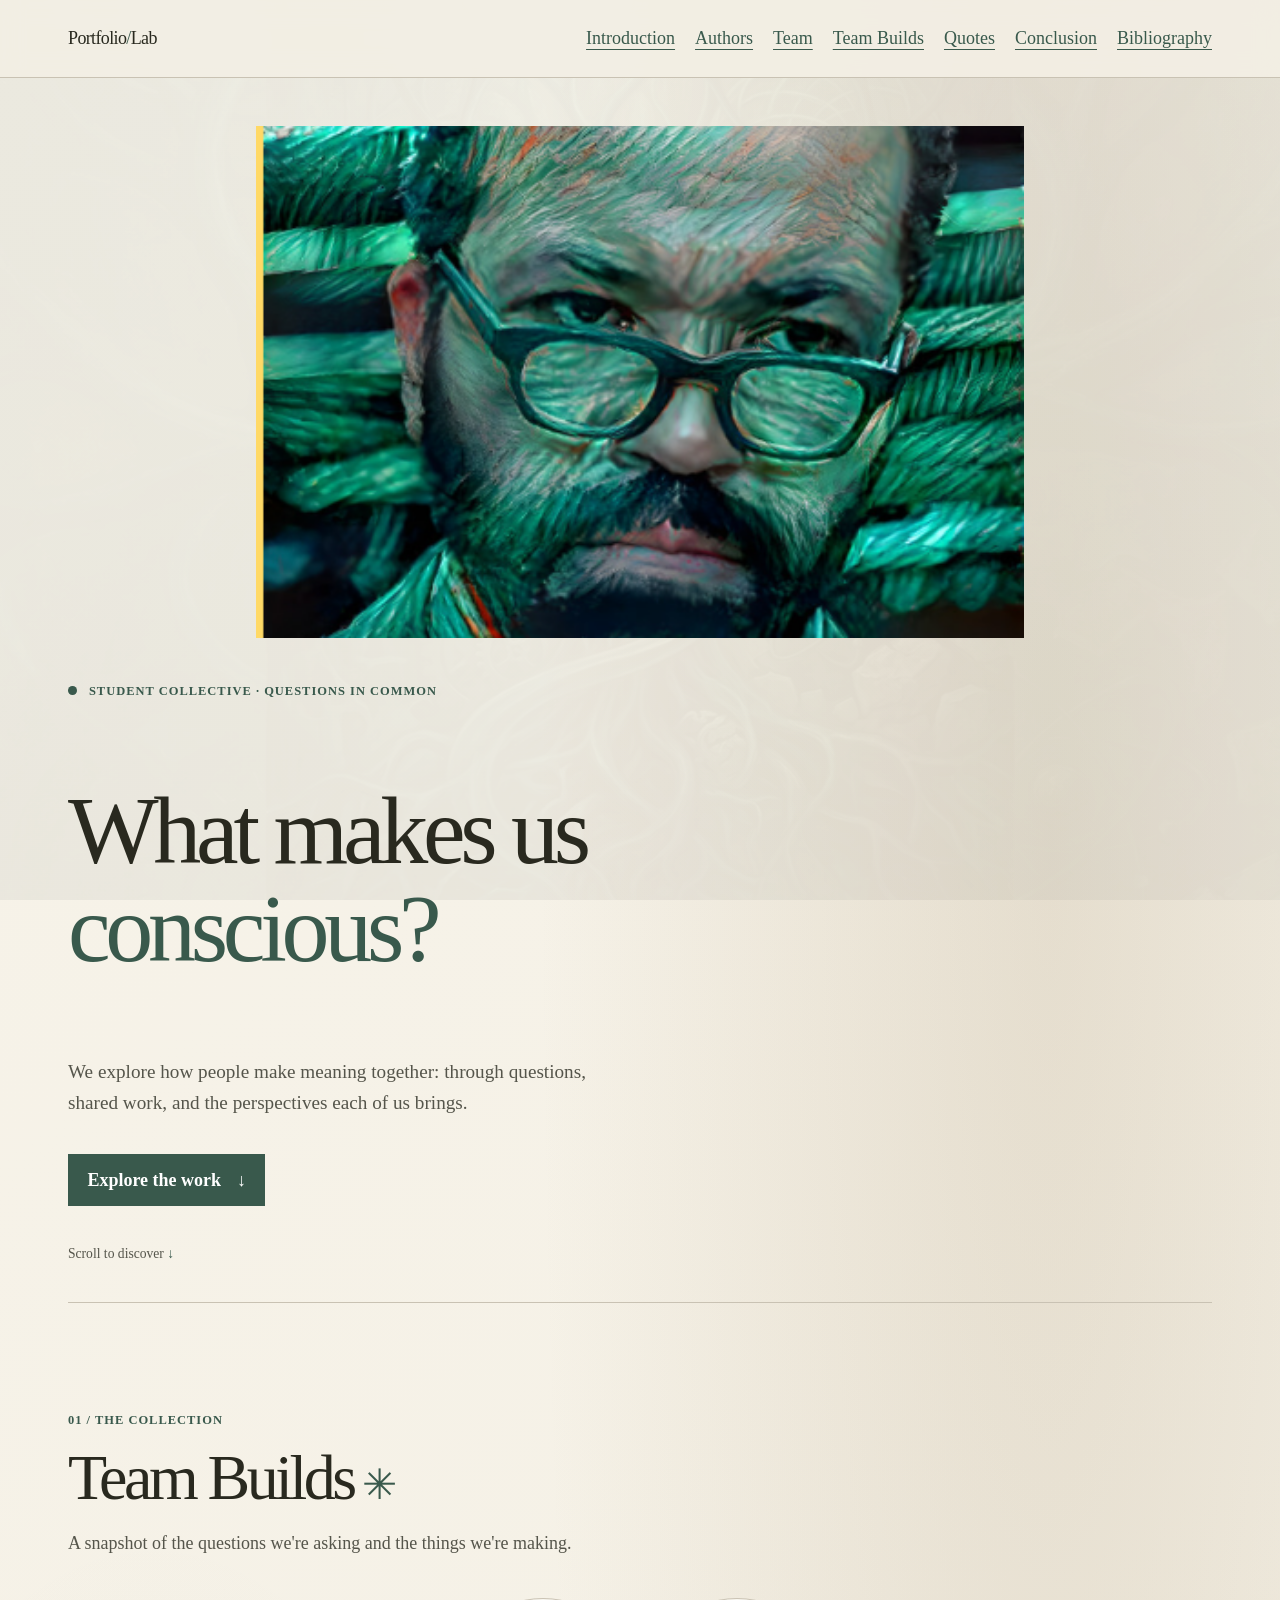
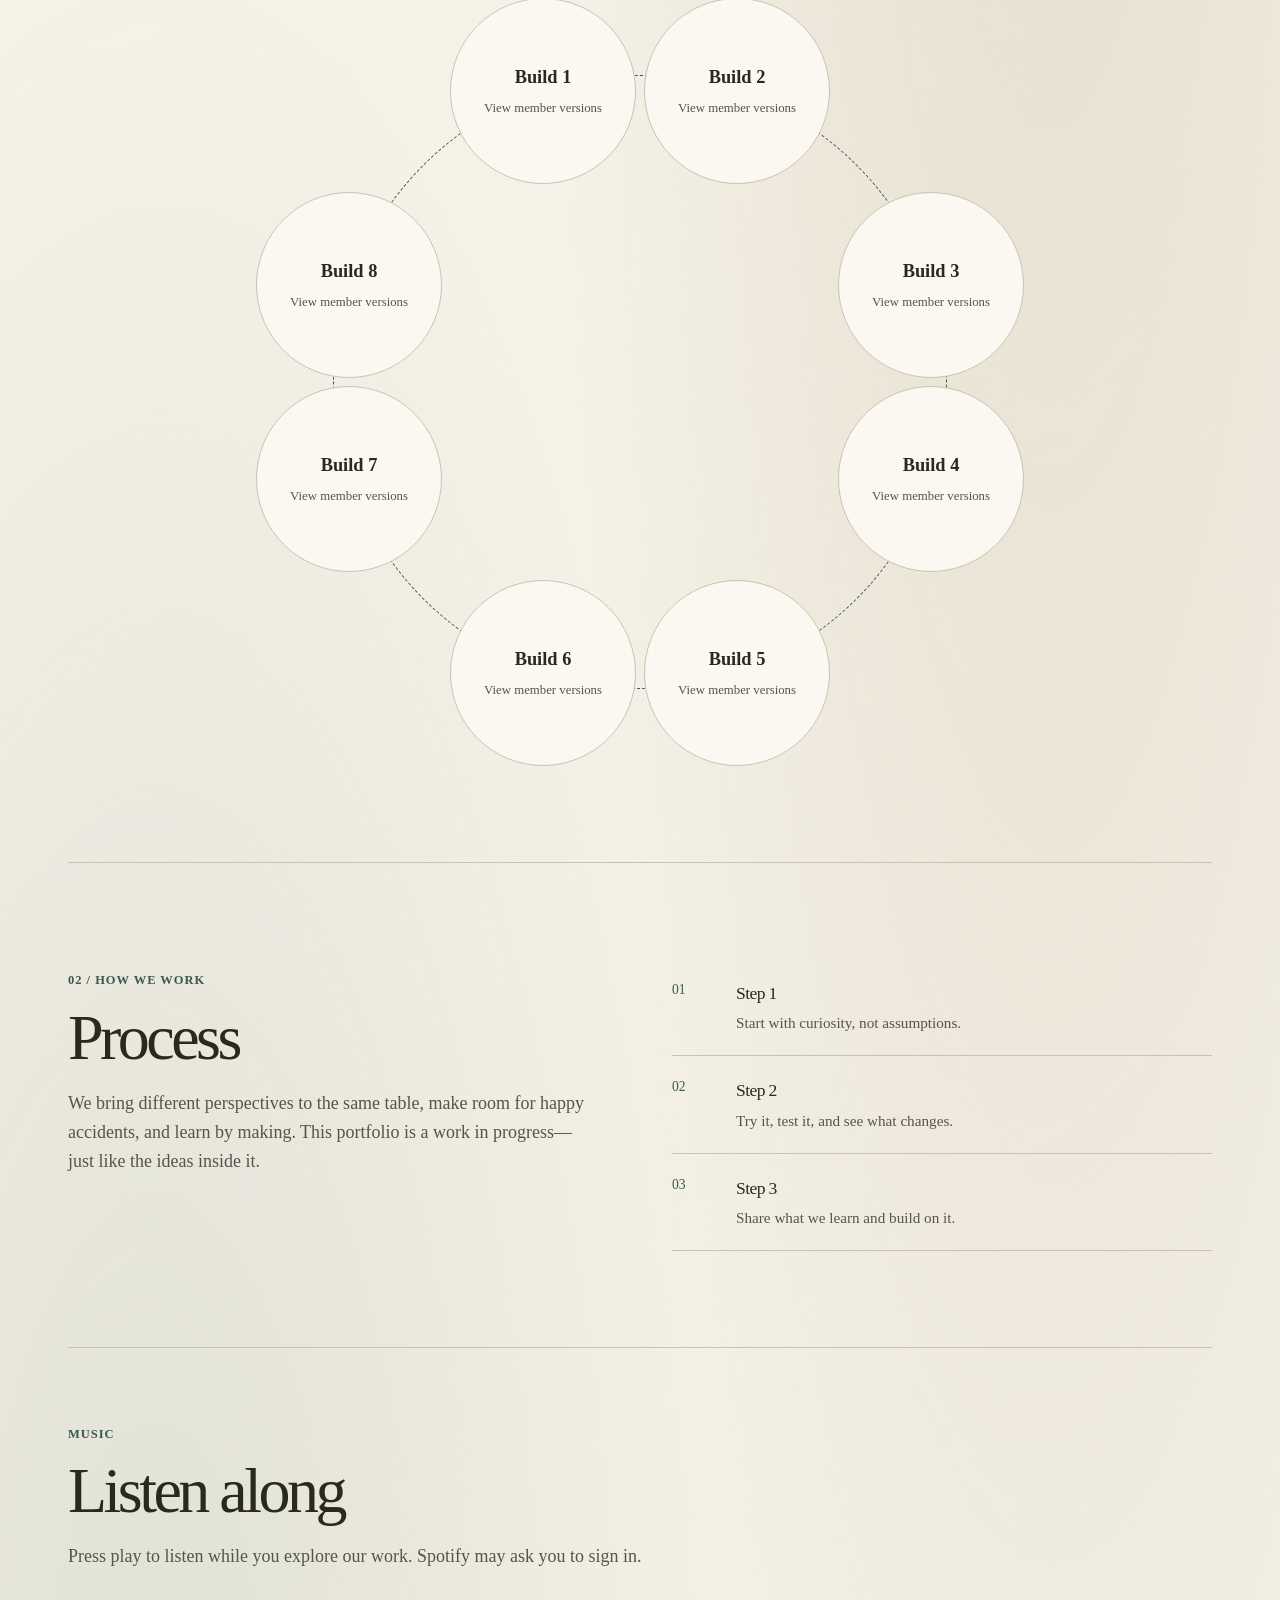
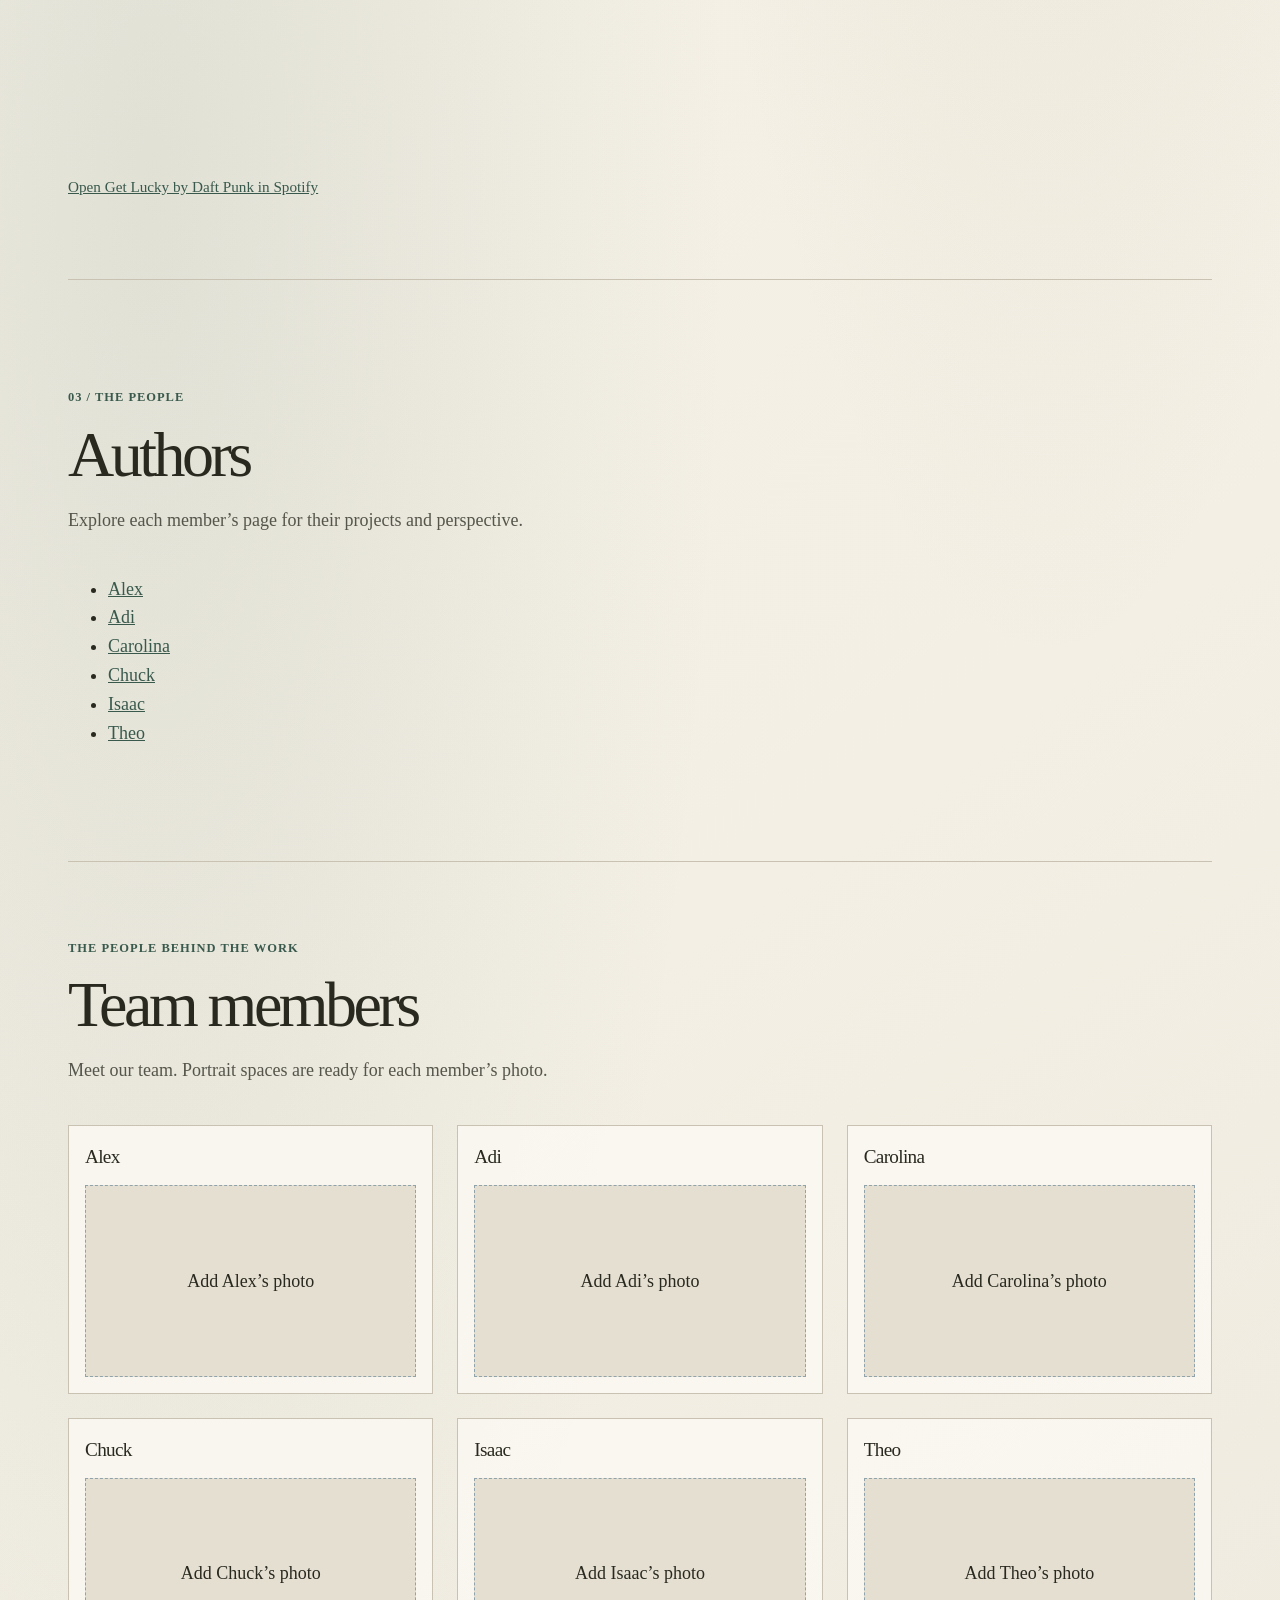
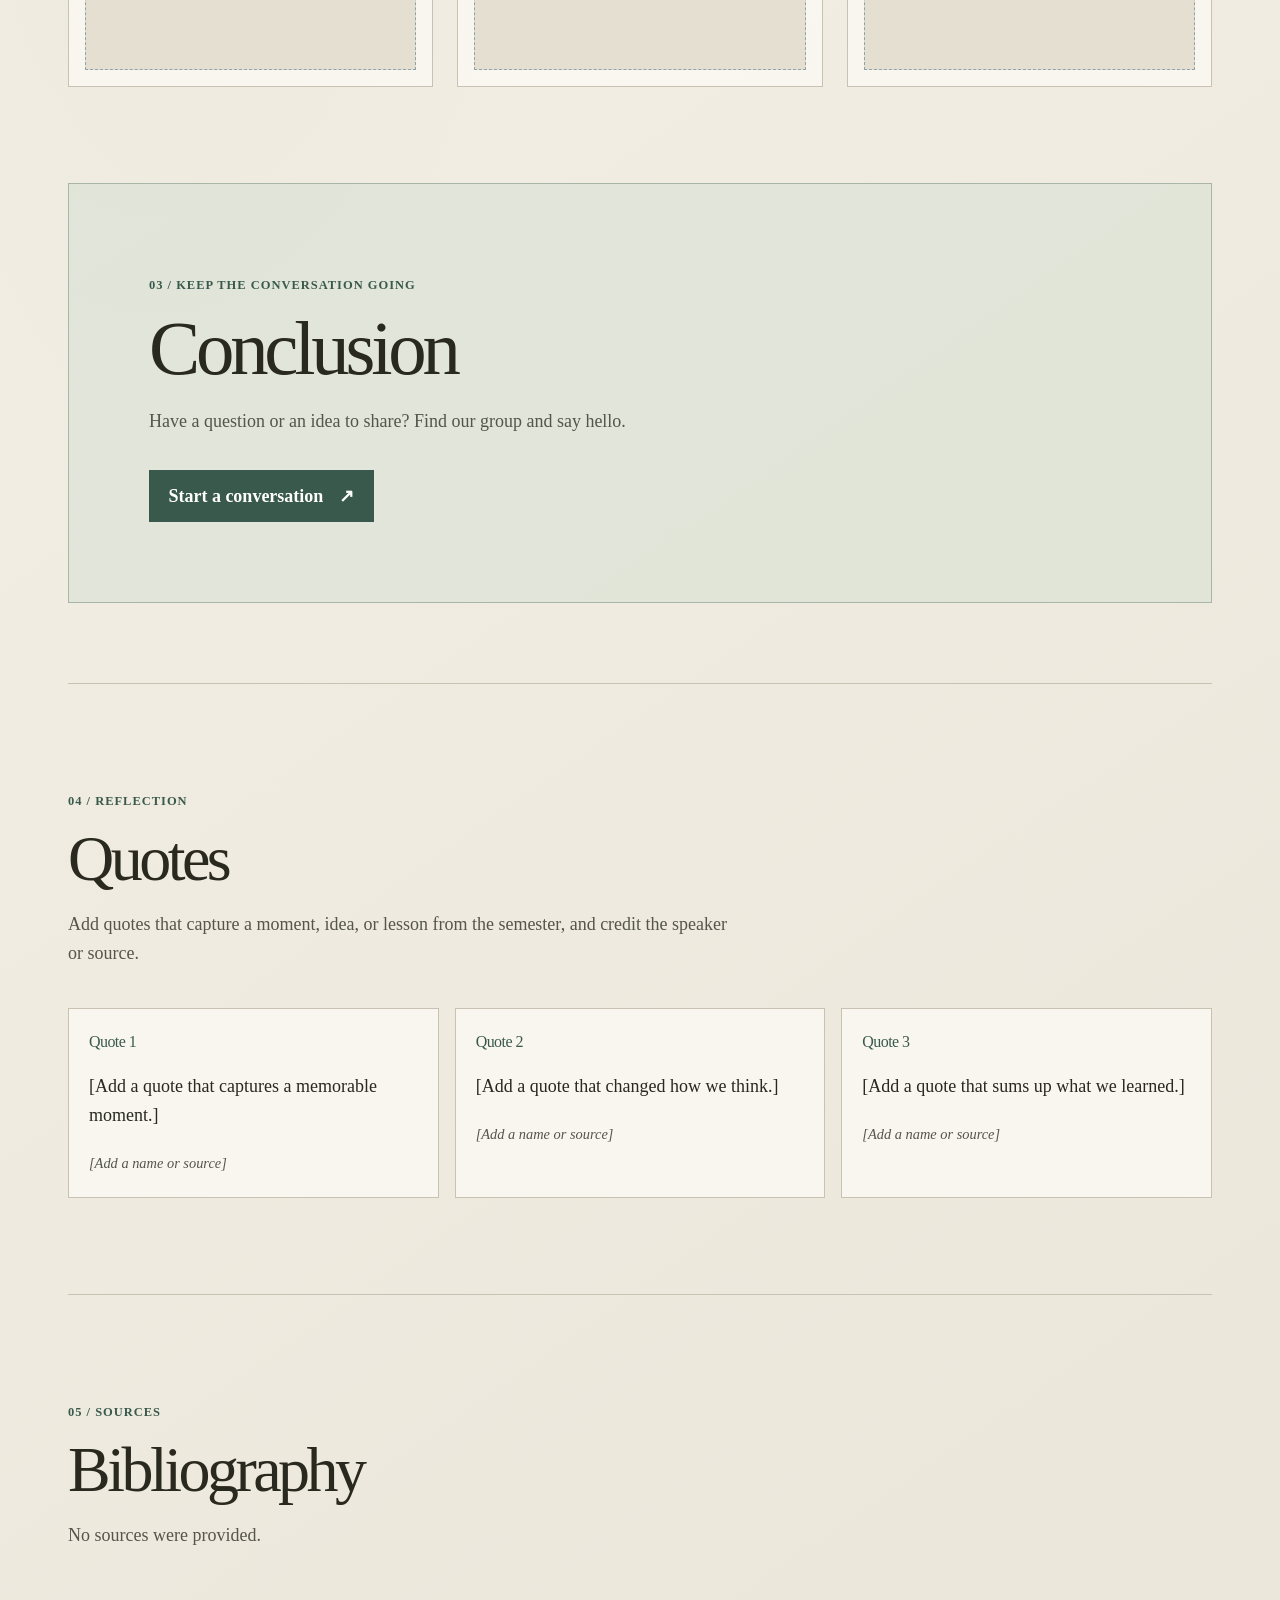
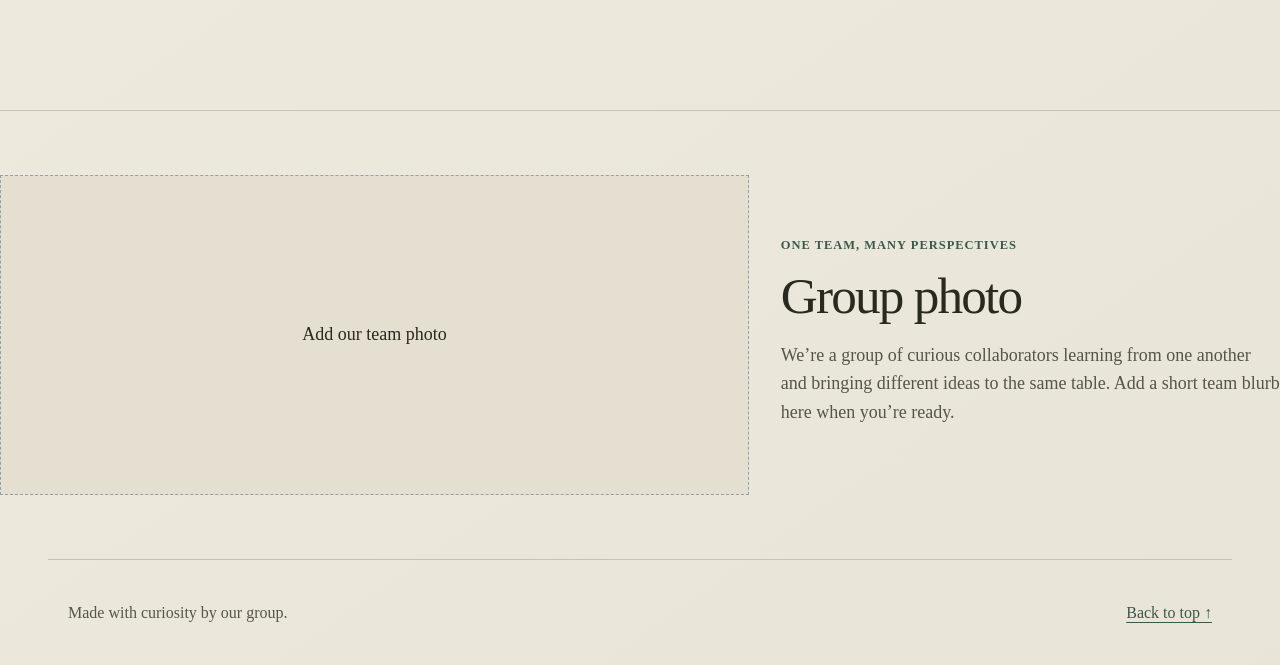
==== commit 388f088d: "Agent: update index.html" ====
--- a/index.html
+++ b/index.html
@@ -9,7 +9,7 @@
 <body>
   <a class="skip-link" href="#main">Skip to main content</a>
 
-  <header class="site-header">
+  <header class="site-header" id="top">
     <p class="site-title"><a href="#top">Portfolio<span aria-hidden="true">/</span>Lab</a></p>
     <nav aria-label="Main navigation">
       <ul>
@@ -31,7 +31,7 @@
     <section class="hero" id="introduction" aria-labelledby="hero-title">
       <figure class="hero-portrait">
         <button class="portrait-toggle" type="button" aria-label="Reveal the image representing consciousness" aria-pressed="false">
-          <span class="portrait-placeholder">Portrait placeholder</span>
+          <img class="arnold-portrait" src="images/AI_Arnold" alt="AI-generated portrait of Arnold from Westworld">
           <img class="brain-reveal" src="images/AI_Consciousness" alt="AI-generated image representing consciousness" hidden>
         </button>
       </figure>
--- a/styles.css
+++ b/styles.css
@@ -719,15 +719,21 @@
   outline-offset: -4px;
 }
 
-.hero-portrait .portrait-image {
+.hero-portrait .portrait-placeholder {
+  position: absolute;
+  inset: 0;
   z-index: 2;
-  transform: translateY(var(--portrait-lift, 0%));
-  will-change: transform;
+  display: grid;
+  place-items: center;
+  padding: 1rem;
+  border: 1px dashed #777264;
+  color: var(--text);
+  background: linear-gradient(135deg, #e5dfd2, #f3efe4);
+  font-size: 1.1rem;
 }
 
 .hero-portrait .brain-reveal {
   z-index: 1;
-  opacity: var(--brain-reveal, 0);
   object-fit: contain;
 }
 
@@ -812,13 +818,11 @@
 }
 
 @media (prefers-reduced-motion: reduce) {
-  .hero-portrait .portrait-image,
   .consciousness-backdrop,
   .consciousness-backdrop img {
     transition: none;
   }
 
-  .hero-portrait .portrait-image,
   .consciousness-backdrop img {
     transform: none;
   }
